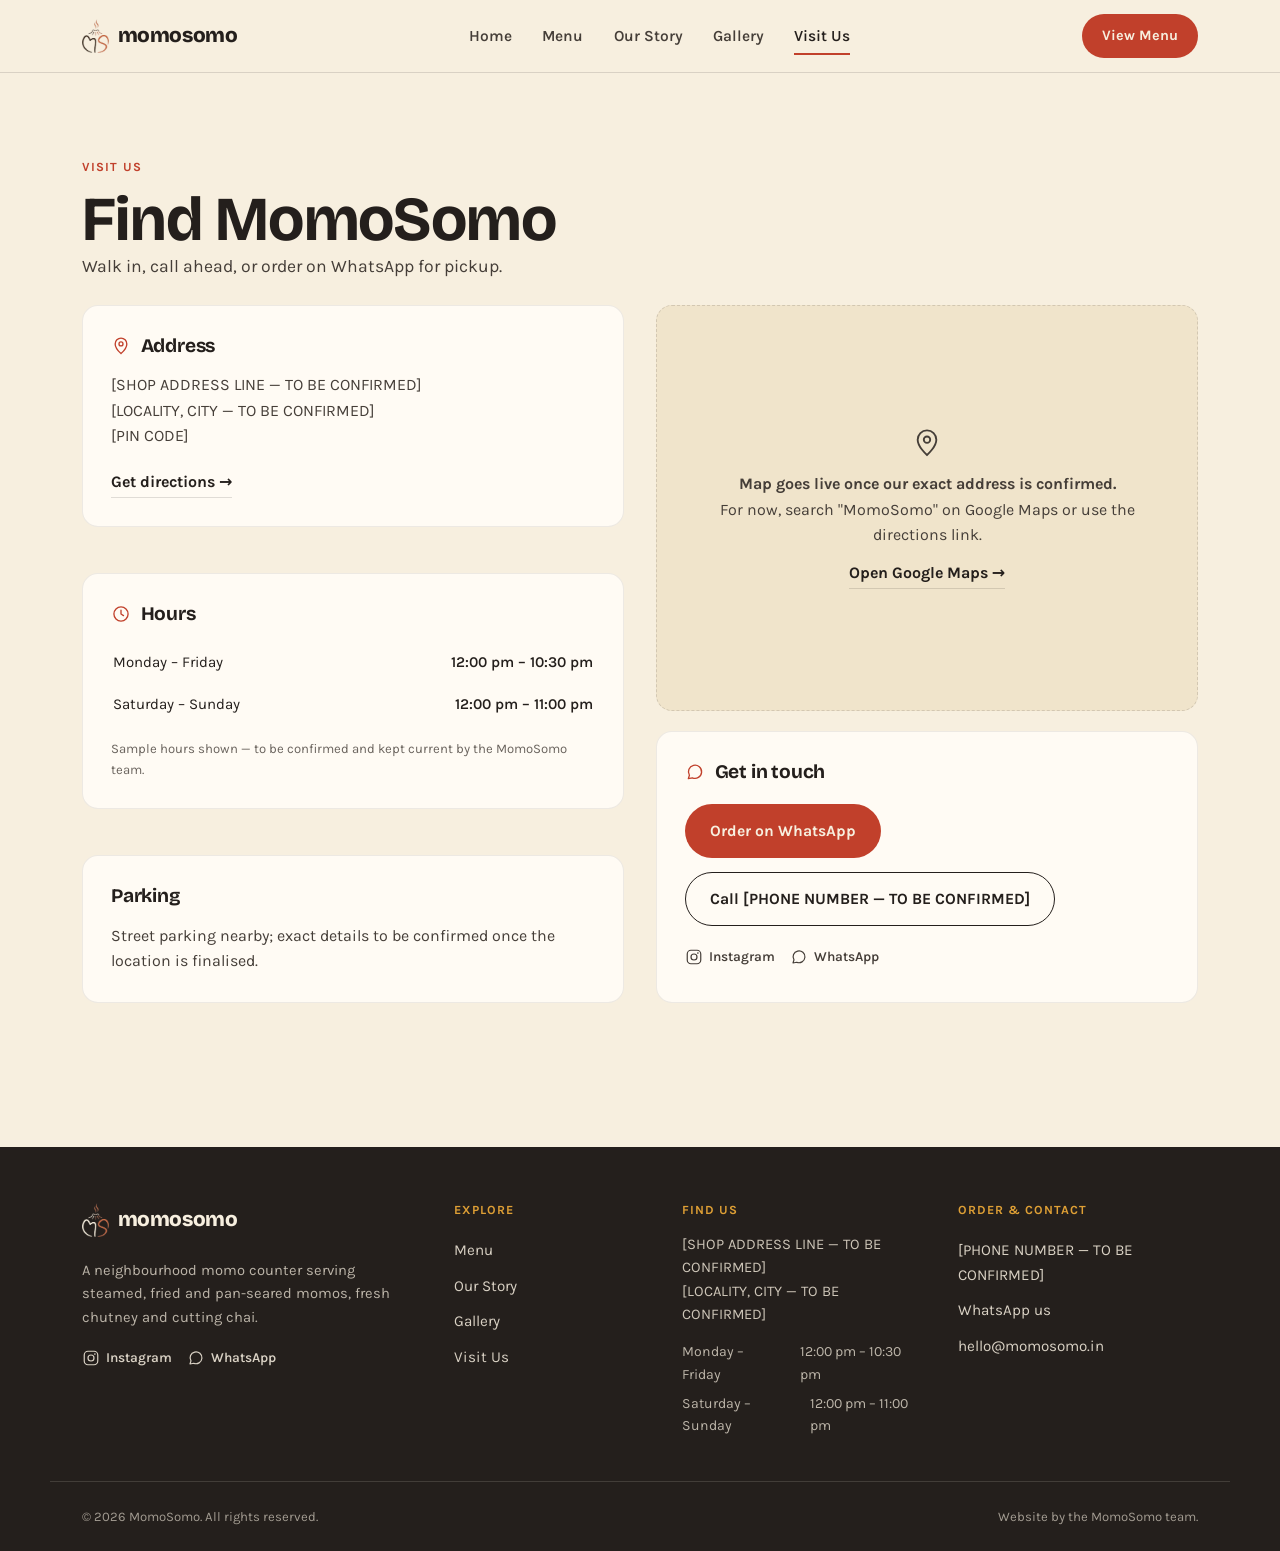
==== contact.html @ bb59b0e5 "Initial commit: MomoSomo static site Co-Authored-By: Claude Sonnet 5 <noreply@anthropic.com>" ====
<!doctype html>
<html lang="en-IN">
<head>
<meta charset="UTF-8">
<meta name="viewport" content="width=device-width, initial-scale=1">
<meta name="theme-color" content="#F7EFDF">
<meta name="format-detection" content="telephone=no">
<title>Visit Us — MomoSomo</title>
<meta name="description" content="MomoSomo location, opening hours, phone and directions.">
<link rel="icon" href="assets/img/favicon.png" type="image/png">
<link rel="canonical" href="https://momosomo.in/contact.html">
<link rel="preconnect" href="https://fonts.googleapis.com">
<link rel="preconnect" href="https://fonts.gstatic.com" crossorigin>
<link href="https://fonts.googleapis.com/css2?family=Bricolage+Grotesque:opsz,wght@12..96,500..800&family=Karla:ital,wght@0,400;0,500;0,600;0,700;1,400&display=swap" rel="stylesheet">
<link rel="stylesheet" href="assets/css/style.css">
<meta property="og:site_name" content="MomoSomo">
<meta property="og:type" content="website">
<meta property="og:locale" content="en_IN">
<meta property="og:title" content="Visit Us — MomoSomo">
<meta property="og:description" content="MomoSomo location, opening hours, phone and directions.">
<meta property="og:image" content="https://momosomo.in/assets/img/hero-momos.jpg">
<meta property="og:image:width" content="2000">
<meta property="og:image:height" content="1335">
<meta property="og:image:alt" content="A plate of freshly steamed momos, served hot">
<meta property="og:url" content="https://momosomo.in/contact.html">
<meta name="twitter:card" content="summary_large_image">
<meta name="twitter:title" content="Visit Us — MomoSomo">
<meta name="twitter:description" content="MomoSomo location, opening hours, phone and directions.">
<meta name="twitter:image" content="https://momosomo.in/assets/img/hero-momos.jpg">
<script type="application/ld+json">
{
  "@context": "https://schema.org",
  "@type": "Restaurant",
  "name": "MomoSomo",
  "url": "https://momosomo.in",
  "address": {
    "@type": "PostalAddress",
    "streetAddress": "[SHOP ADDRESS LINE — TO BE CONFIRMED]",
    "addressLocality": "[LOCALITY, CITY — TO BE CONFIRMED]",
    "addressCountry": "IN"
  }
}
</script>
</head>
<body>
<a class="skip-link" href="#main">Skip to content</a>

<header class="site-header" data-header>
  <div class="wrap site-header__inner">
    <a href="index.html" class="brand" aria-label="MomoSomo, home">
      <img class="brand__mark" src="assets/img/logo.png" alt="">
      <span class="brand__word">momosomo</span>
    </a>

    <nav class="nav" aria-label="Primary">
      <a href="index.html" class="nav__link">Home</a>
      <a href="menu.html" class="nav__link">Menu</a>
      <a href="about.html" class="nav__link">Our Story</a>
      <a href="gallery.html" class="nav__link">Gallery</a>
      <a href="contact.html" class="nav__link is-active">Visit Us</a>
    </nav>

    <div class="site-header__actions">
      <a href="menu.html" class="btn btn--primary btn--sm site-header__cta">View Menu</a>
      <button type="button" class="nav-toggle" data-nav-toggle aria-expanded="false" aria-controls="mobile-nav">
        <span class="nav-toggle__bar"></span>
        <span class="nav-toggle__bar"></span>
        <span class="nav-toggle__bar"></span>
        <span class="sr-only">Open menu</span>
      </button>
    </div>
  </div>

  <div class="mobile-nav" id="mobile-nav" data-mobile-nav>
    <nav class="mobile-nav__links" aria-label="Mobile">
      <a href="index.html" class="mobile-nav__link">Home</a>
      <a href="menu.html" class="mobile-nav__link">Menu</a>
      <a href="about.html" class="mobile-nav__link">Our Story</a>
      <a href="gallery.html" class="mobile-nav__link">Gallery</a>
      <a href="contact.html" class="mobile-nav__link is-active">Visit Us</a>
    </nav>
    <div class="mobile-nav__actions">
      <a href="tel:+910000000000" class="btn btn--secondary btn--sm">Call [PHONE NUMBER — TO BE CONFIRMED]</a>
      <a href="https://wa.me/910000000000" class="btn btn--primary btn--sm" target="_blank" rel="noopener noreferrer">WhatsApp</a>
    </div>
  </div>
</header>

<main id="main">
  <section class="section" style="padding-bottom:1.5rem;">
    <div class="wrap">
      <p class="eyebrow">Visit us</p>
      <h1>Find MomoSomo</h1>
      <p class="lede">Walk in, call ahead, or order on WhatsApp for pickup.</p>
    </div>
  </section>

  <section class="section" style="padding-top:0;">
    <div class="wrap visit-grid">
      <div class="visit-col">
        <div class="visit-card">
          <h3><svg width="20" height="20" viewBox="0 0 24 24" fill="none" aria-hidden="true"><path d="M12 21s7-6.1 7-11.5A7 7 0 0 0 5 9.5C5 14.9 12 21 12 21Z" stroke="currentColor" stroke-width="1.6"/><circle cx="12" cy="9.5" r="2.4" stroke="currentColor" stroke-width="1.6"/></svg> Address</h3>
          <p>[SHOP ADDRESS LINE — TO BE CONFIRMED]<br>[LOCALITY, CITY — TO BE CONFIRMED]<br>[PIN CODE]</p>
          <div class="contact-actions">
            <a href="https://www.google.com/maps/search/?api=1&query=MomoSomo" class="text-link" target="_blank" rel="noopener noreferrer">Get directions →</a>
          </div>
        </div>

        <div class="visit-card">
          <h3><svg width="20" height="20" viewBox="0 0 24 24" fill="none" aria-hidden="true"><circle cx="12" cy="12" r="8.5" stroke="currentColor" stroke-width="1.6"/><path d="M12 7.5V12l3 2" stroke="currentColor" stroke-width="1.6" stroke-linecap="round"/></svg> Hours</h3>
          <table class="hours-table">
            <tr><td>Monday – Friday</td><td>12:00 pm – 10:30 pm</td></tr>
            <tr><td>Saturday – Sunday</td><td>12:00 pm – 11:00 pm</td></tr>
          </table>
          <p style="font-size:0.82rem; margin-top:0.75rem; opacity:0.8;">Sample hours shown — to be confirmed and kept current by the MomoSomo team.</p>
        </div>

        <div class="visit-card">
          <h3>Parking</h3>
          <p>Street parking nearby; exact details to be confirmed once the location is finalised.</p>
        </div>
      </div>

      <div class="visit-col">
        <div class="map-placeholder">
          <svg width="32" height="32" viewBox="0 0 24 24" fill="none" aria-hidden="true"><path d="M12 21s7-6.1 7-11.5A7 7 0 0 0 5 9.5C5 14.9 12 21 12 21Z" stroke="currentColor" stroke-width="1.4"/><circle cx="12" cy="9.5" r="2.4" stroke="currentColor" stroke-width="1.4"/></svg>
          <p><strong>Map goes live once our exact address is confirmed.</strong><br>For now, search "MomoSomo" on Google Maps or use the directions link.</p>
          <a href="https://www.google.com/maps/search/?api=1&query=MomoSomo" class="text-link" target="_blank" rel="noopener noreferrer">Open Google Maps →</a>
        </div>

        <div class="visit-card">
          <h3><svg width="20" height="20" viewBox="0 0 24 24" fill="none" aria-hidden="true"><path d="M4 20l1.3-4.1A7.9 7.9 0 1 1 8.9 19L4 20Z" stroke="currentColor" stroke-width="1.6" stroke-linejoin="round"/></svg> Get in touch</h3>
          <div class="contact-actions">
            <a href="https://wa.me/910000000000" class="btn btn--primary" target="_blank" rel="noopener noreferrer">Order on WhatsApp</a>
            <a href="tel:+910000000000" class="btn btn--secondary">Call [PHONE NUMBER — TO BE CONFIRMED]</a>
          </div>
          <div style="margin-top:1.25rem;">
            <ul class="social-links">
              <li>
                <a href="https://instagram.com/momosomo.in" target="_blank" rel="noopener noreferrer" aria-label="MomoSomo on Instagram (opens in a new tab)">
                  <svg width="18" height="18" viewBox="0 0 24 24" fill="none" aria-hidden="true"><rect x="3" y="3" width="18" height="18" rx="5" stroke="currentColor" stroke-width="1.6"/><circle cx="12" cy="12" r="4" stroke="currentColor" stroke-width="1.6"/><circle cx="17.2" cy="6.8" r="1.1" fill="currentColor"/></svg>
                  <span>Instagram</span>
                </a>
              </li>
              <li>
                <a href="https://wa.me/910000000000" target="_blank" rel="noopener noreferrer" aria-label="Message MomoSomo on WhatsApp (opens in a new tab)">
                  <svg width="18" height="18" viewBox="0 0 24 24" fill="none" aria-hidden="true"><path d="M4 20l1.3-4.1A7.9 7.9 0 1 1 8.9 19L4 20Z" stroke="currentColor" stroke-width="1.6" stroke-linejoin="round"/></svg>
                  <span>WhatsApp</span>
                </a>
              </li>
            </ul>
          </div>
        </div>
      </div>
    </div>
  </section>
</main>

<footer class="site-footer">
  <div class="wrap site-footer__grid">
    <div class="site-footer__brand">
      <a href="index.html" class="brand" aria-label="MomoSomo, home">
        <img class="brand__mark" src="assets/img/logo-on-dark.png" alt="">
        <span class="brand__word">momosomo</span>
      </a>
      <p class="site-footer__tagline">A neighbourhood momo counter serving steamed, fried and pan-seared momos, fresh chutney and cutting chai.</p>
      <ul class="social-links">
        <li>
          <a href="https://instagram.com/momosomo.in" target="_blank" rel="noopener noreferrer" aria-label="MomoSomo on Instagram (opens in a new tab)">
            <svg width="18" height="18" viewBox="0 0 24 24" fill="none" aria-hidden="true"><rect x="3" y="3" width="18" height="18" rx="5" stroke="currentColor" stroke-width="1.6"/><circle cx="12" cy="12" r="4" stroke="currentColor" stroke-width="1.6"/><circle cx="17.2" cy="6.8" r="1.1" fill="currentColor"/></svg>
            <span>Instagram</span>
          </a>
        </li>
        <li>
          <a href="https://wa.me/910000000000" target="_blank" rel="noopener noreferrer" aria-label="Message MomoSomo on WhatsApp (opens in a new tab)">
            <svg width="18" height="18" viewBox="0 0 24 24" fill="none" aria-hidden="true"><path d="M4 20l1.3-4.1A7.9 7.9 0 1 1 8.9 19L4 20Z" stroke="currentColor" stroke-width="1.6" stroke-linejoin="round"/></svg>
            <span>WhatsApp</span>
          </a>
        </li>
      </ul>
    </div>

    <div class="site-footer__col">
      <h3>Explore</h3>
      <a href="menu.html">Menu</a>
      <a href="about.html">Our Story</a>
      <a href="gallery.html">Gallery</a>
      <a href="contact.html">Visit Us</a>
    </div>

    <div class="site-footer__col">
      <h3>Find Us</h3>
      <p class="site-footer__address">[SHOP ADDRESS LINE — TO BE CONFIRMED]<br>[LOCALITY, CITY — TO BE CONFIRMED]</p>
      <p class="site-footer__hours-row"><span>Monday – Friday</span><span>12:00 pm – 10:30 pm</span></p>
      <p class="site-footer__hours-row"><span>Saturday – Sunday</span><span>12:00 pm – 11:00 pm</span></p>
    </div>

    <div class="site-footer__col">
      <h3>Order &amp; Contact</h3>
      <a href="tel:+910000000000">[PHONE NUMBER — TO BE CONFIRMED]</a>
      <a href="https://wa.me/910000000000" target="_blank" rel="noopener noreferrer">WhatsApp us</a>
      <a href="mailto:hello@momosomo.in">hello@momosomo.in</a>
    </div>
  </div>

  <div class="wrap site-footer__bottom">
    <p>© 2026 MomoSomo. All rights reserved.</p>
    <p class="site-footer__note">Website by the MomoSomo team.</p>
  </div>
</footer>

<script src="assets/js/main.js"></script>
</body>
</html>
---- assets/css/style.css ----
/* ==========================================================================
   MomoSomo — Design tokens
   ========================================================================== */
:root {
  /* Palette — warm, food-first, not a generic SaaS palette */
  --cream: #F7EFDF;          /* base background */
  --cream-deep: #F0E4CB;     /* section alt background */
  --paper: #FFFBF4;          /* card surface, lighter than base */
  --charcoal: #241F1C;       /* primary text / dark surfaces */
  --charcoal-soft: #453E38;  /* secondary text */
  --chilli: #C1402B;         /* primary accent — chilli red */
  --chilli-deep: #9B3221;    /* hover/active state of chilli */
  --mustard: #DE9F35;        /* secondary accent — used sparingly */
  --green-veg: #4B6B45;      /* veg indicator only */
  --line: rgba(36, 31, 28, 0.14);
  --line-soft: rgba(36, 31, 28, 0.08);
  --shadow-card: 0 1px 2px rgba(36, 31, 28, 0.06), 0 10px 28px -16px rgba(36, 31, 28, 0.35);

  --font-display: "Bricolage Grotesque", ui-sans-serif, system-ui, "Segoe UI", sans-serif;
  --font-body: "Karla", ui-sans-serif, system-ui, "Segoe UI", sans-serif;

  --container: 1180px;
  --radius-sm: 4px;
  --radius-md: 8px;
  --radius-lg: 16px;

  --ease-out: cubic-bezier(0.23, 1, 0.32, 1);
  --ease-in-out: cubic-bezier(0.77, 0, 0.175, 1);
}

/* ==========================================================================
   Reset & base
   ========================================================================== */
*, *::before, *::after { box-sizing: border-box; }
html { -webkit-text-size-adjust: 100%; scroll-behavior: smooth; }
@media (prefers-reduced-motion: reduce) {
  html { scroll-behavior: auto; }
  *, *::before, *::after { animation-duration: 0.001ms !important; animation-iteration-count: 1 !important; transition-duration: 0.001ms !important; scroll-behavior: auto !important; }
}

body {
  margin: 0;
  background: var(--cream);
  color: var(--charcoal);
  font-family: var(--font-body);
  font-size: 16px;
  line-height: 1.6;
  -webkit-font-smoothing: antialiased;
  overflow-x: hidden; /* belt-and-suspenders: no layout should force horizontal scroll */
}

img { max-width: 100%; display: block; }
a { color: inherit; text-decoration: none; }
button { font: inherit; color: inherit; background: none; border: 0; cursor: pointer; }
ul { margin: 0; padding: 0; list-style: none; }
h1, h2, h3, h4, p { margin: 0; }

:focus-visible {
  outline: 2.5px solid var(--chilli);
  outline-offset: 3px;
  border-radius: 2px;
}

.sr-only {
  position: absolute;
  width: 1px; height: 1px;
  padding: 0; margin: -1px;
  overflow: hidden;
  clip: rect(0, 0, 0, 0);
  white-space: nowrap;
  border: 0;
}

.skip-link {
  position: absolute;
  left: 1rem; top: -3rem;
  background: var(--charcoal);
  color: var(--cream);
  padding: 0.7rem 1.1rem;
  border-radius: var(--radius-sm);
  z-index: 100;
  transition: top 160ms var(--ease-out);
}
.skip-link:focus { top: 1rem; }

.wrap {
  max-width: var(--container);
  margin-inline: auto;
  padding-inline: 1.25rem;
}
@media (min-width: 720px) { .wrap { padding-inline: 2rem; } }

/* ==========================================================================
   Typography
   ========================================================================== */
h1, h2, h3, h4 { font-family: var(--font-display); color: var(--charcoal); letter-spacing: -0.01em; }

h1 { font-size: clamp(2.3rem, 4.6vw + 1rem, 3.9rem); font-weight: 700; line-height: 1.04; }
h2 { font-size: clamp(1.7rem, 2.6vw + 1rem, 2.4rem); font-weight: 700; line-height: 1.12; }
h3 { font-size: 1.2rem; font-weight: 700; line-height: 1.25; }
h4 { font-size: 1.05rem; font-weight: 700; line-height: 1.3; }

.eyebrow {
  display: inline-block;
  font-family: var(--font-body);
  font-weight: 700;
  font-size: 0.78rem;
  letter-spacing: 0.09em;
  text-transform: uppercase;
  color: var(--chilli);
  margin-bottom: 0.6rem;
}

.lede { font-size: 1.1rem; color: var(--charcoal-soft); max-width: 54ch; }

/* ==========================================================================
   Buttons
   ========================================================================== */
.btn {
  display: inline-flex;
  align-items: center;
  justify-content: center;
  gap: 0.5rem;
  font-family: var(--font-body);
  font-weight: 700;
  font-size: 0.98rem;
  padding: 0.85rem 1.5rem;
  border-radius: 999px;
  border: 1.5px solid transparent;
  transition: transform 160ms var(--ease-out), background-color 160ms var(--ease-out), border-color 160ms var(--ease-out), color 160ms var(--ease-out);
  white-space: nowrap;
}
.btn:active { transform: scale(0.97); }

.btn--primary { background: var(--chilli); color: var(--cream); }
.btn--primary:hover { background: var(--chilli-deep); }

.btn--secondary { background: transparent; border-color: var(--charcoal); color: var(--charcoal); }
.btn--secondary:hover { background: var(--charcoal); color: var(--cream); }

.btn--ondark { background: var(--cream); color: var(--charcoal); }
.btn--ondark:hover { background: var(--paper); }

.btn--outline-ondark { background: transparent; border-color: rgba(247,239,223,0.55); color: var(--cream); }
.btn--outline-ondark:hover { border-color: var(--cream); background: rgba(247,239,223,0.1); }

.btn--sm { padding: 0.6rem 1.2rem; font-size: 0.9rem; }

.text-link {
  display: inline-flex;
  align-items: center;
  gap: 0.35rem;
  font-weight: 700;
  color: var(--charcoal);
  border-bottom: 1.5px solid var(--line);
  padding-bottom: 0.15rem;
  transition: border-color 160ms var(--ease-out), color 160ms var(--ease-out);
}
.text-link:hover { border-color: var(--chilli); color: var(--chilli); }

/* ==========================================================================
   Header / navigation
   ========================================================================== */
.site-header {
  position: sticky;
  top: 0;
  z-index: 50;
  background: var(--cream);
  border-bottom: 1px solid var(--line);
  transition: box-shadow 200ms var(--ease-out);
}
.site-header.is-scrolled { box-shadow: 0 6px 20px -14px rgba(36,31,28,0.4); }
.site-header__inner {
  display: flex;
  align-items: center;
  justify-content: space-between;
  gap: 1rem;
  height: 4.5rem;
}

.brand { display: inline-flex; align-items: center; gap: 0.55rem; }
.brand__mark {
  height: 34px;
  width: auto;
  display: block;
  object-fit: contain;
}
.brand__word {
  font-family: var(--font-display);
  font-weight: 800;
  font-size: 1.3rem;
  letter-spacing: -0.02em;
  color: var(--charcoal);
}

.nav { display: none; align-items: center; gap: 1.9rem; }
.nav__link {
  position: relative;
  font-weight: 600;
  font-size: 0.97rem;
  color: var(--charcoal-soft);
  padding: 0.3rem 0;
}
.nav__link::after {
  content: "";
  position: absolute;
  left: 0; right: 100%;
  bottom: -2px;
  height: 2px;
  background: var(--chilli);
  transition: right 200ms var(--ease-out);
}
.nav__link:hover { color: var(--charcoal); }
.nav__link:hover::after, .nav__link.is-active::after { right: 0; }
.nav__link.is-active { color: var(--charcoal); }

.site-header__actions { display: flex; align-items: center; gap: 0.75rem; }
.site-header__cta { display: none; }

.nav-toggle {
  display: flex;
  flex-direction: column;
  justify-content: center;
  gap: 5px;
  width: 2.6rem;
  height: 2.6rem;
  align-items: center;
}
.nav-toggle__bar {
  width: 21px; height: 2px;
  background: var(--charcoal);
  border-radius: 2px;
  transition: transform 220ms var(--ease-in-out), opacity 160ms var(--ease-out);
}
.nav-toggle[aria-expanded="true"] .nav-toggle__bar:nth-child(1) { transform: translateY(7px) rotate(45deg); }
.nav-toggle[aria-expanded="true"] .nav-toggle__bar:nth-child(2) { opacity: 0; }
.nav-toggle[aria-expanded="true"] .nav-toggle__bar:nth-child(3) { transform: translateY(-7px) rotate(-45deg); }

.mobile-nav {
  position: fixed;
  inset: 4.5rem 0 0 0;
  background: var(--cream);
  padding: 1.5rem 1.25rem 2rem;
  display: flex;
  flex-direction: column;
  gap: 1.75rem;
  transform: translateY(-8px);
  opacity: 0;
  visibility: hidden;
  transition: transform 220ms var(--ease-out), opacity 220ms var(--ease-out), visibility 220ms;
  overflow-y: auto;
}
.mobile-nav.is-open { transform: translateY(0); opacity: 1; visibility: visible; }
.mobile-nav__links { display: flex; flex-direction: column; }
.mobile-nav__link {
  font-family: var(--font-display);
  font-size: 1.7rem;
  font-weight: 700;
  padding: 0.6rem 0;
  border-bottom: 1px solid var(--line-soft);
  color: var(--charcoal);
}
.mobile-nav__link.is-active { color: var(--chilli); }
.mobile-nav__actions { display: flex; gap: 0.75rem; flex-wrap: wrap; margin-top: auto; }

@media (min-width: 960px) {
  .nav { display: flex; }
  .site-header__cta { display: inline-flex; }
  .nav-toggle { display: none; }
  .mobile-nav { display: none; }
}

/* ==========================================================================
   Hero
   ========================================================================== */
.hero {
  padding-block: 2.5rem 3.5rem;
}
.hero__grid {
  display: grid;
  gap: 2.25rem;
  align-items: center;
}
.hero__copy h1 { margin-bottom: 1.1rem; }
.hero__actions { display: flex; flex-wrap: wrap; gap: 0.85rem; margin-top: 1.6rem; }
.hero__media {
  position: relative;
  border-radius: var(--radius-lg);
  overflow: hidden;
  width: 100%;
  max-width: 480px;
  aspect-ratio: 480 / 560;
  margin-inline: auto;
}
.hero__media img {
  width: 100%; height: 100%;
  object-fit: cover;
}
.hero__media-caption {
  position: absolute;
  left: 0.9rem; bottom: 0.9rem;
  background: rgba(36,31,28,0.72);
  color: var(--cream);
  font-size: 0.78rem;
  padding: 0.4rem 0.7rem;
  border-radius: 999px;
}

@media (min-width: 860px) {
  .hero { padding-block: 3.5rem 5rem; }
  .hero__grid { grid-template-columns: minmax(0, 1.05fr) minmax(0, 0.95fr); gap: 3rem; }
  .hero__media { margin-inline: 0 0; margin-left: auto; }
}

/* ==========================================================================
   Sections (generic)
   ========================================================================== */
.section { padding-block: 3.5rem; }
.section--alt { background: var(--cream-deep); }
.section__head { max-width: 640px; margin-bottom: 2.25rem; }
@media (min-width: 720px) { .section { padding-block: 5rem; } }

/* Story / split section (about teaser, café experience) */
.split {
  display: grid;
  gap: 2rem;
  align-items: center;
}
.split__media { border-radius: var(--radius-lg); overflow: hidden; }
.split__media img { width: 100%; height: 100%; object-fit: cover; aspect-ratio: 4/3; }
.split__body p + p { margin-top: 1rem; }
.split--reverse .split__media { order: -1; }
@media (min-width: 860px) {
  .split { grid-template-columns: minmax(0, 1fr) minmax(0, 1fr); gap: 3.5rem; }
  .split--reverse .split__media { order: 2; }
}

/* Today's picks (homepage featured items) */
.picks-grid {
  display: grid;
  gap: 1rem;
  grid-template-columns: repeat(2, minmax(0, 1fr));
}
.pick-card {
  background: var(--paper);
  border: 1px solid var(--line-soft);
  border-radius: var(--radius-md);
  padding: 1.25rem 1.1rem;
}
.pick-card__cat { font-size: 0.72rem; font-weight: 700; letter-spacing: 0.06em; text-transform: uppercase; color: var(--chilli); margin-bottom: 0.4rem; }
.pick-card__name { font-family: var(--font-display); font-size: 1.05rem; margin-bottom: 0.4rem; }
.pick-card__desc { font-size: 0.9rem; color: var(--charcoal-soft); margin-bottom: 0.7rem; }
.pick-card__price { font-family: var(--font-display); font-weight: 700; }
.pick-card__price span { font-family: var(--font-body); font-weight: 400; color: var(--charcoal-soft); font-size: 0.82rem; }
@media (min-width: 720px) { .picks-grid { grid-template-columns: repeat(4, minmax(0, 1fr)); } }

/* Café experience strip */
.experience-list {
  display: grid;
  gap: 0.9rem;
  margin-top: 1.75rem;
  grid-template-columns: repeat(2, minmax(0, 1fr));
}
.experience-list li {
  font-size: 0.92rem;
  color: var(--charcoal-soft);
  padding-left: 1.1rem;
  position: relative;
}
.experience-list li::before {
  content: "";
  position: absolute; left: 0; top: 0.55em;
  width: 6px; height: 6px;
  background: var(--chilli);
  border-radius: 50%;
}
@media (min-width: 640px) { .experience-list { grid-template-columns: repeat(3, minmax(0, 1fr)); } }

/* Location teaser card on homepage */
.visit-teaser {
  display: grid;
  gap: 1.75rem;
  background: var(--charcoal);
  color: var(--cream);
  border-radius: var(--radius-lg);
  padding: 2.25rem 1.5rem;
}
.visit-teaser h2 { color: var(--cream); }
.visit-teaser__row { display: flex; align-items: flex-start; gap: 0.75rem; margin-top: 1rem; }
.visit-teaser__row svg { flex-shrink: 0; margin-top: 0.15rem; color: var(--mustard); }
.visit-teaser__actions { display: flex; flex-wrap: wrap; gap: 0.75rem; margin-top: 1.75rem; }
@media (min-width: 860px) { .visit-teaser { grid-template-columns: minmax(0, 1.1fr) minmax(0, 0.9fr); padding: 3rem; } }

/* ==========================================================================
   Menu page
   ========================================================================== */
.menu-hero { padding-block: 2.5rem 1.5rem; }
.menu-jump {
  position: sticky;
  top: 4.5rem;
  z-index: 20;
  background: var(--cream);
  border-bottom: 1px solid var(--line);
  overflow-x: auto;
  white-space: nowrap;
  scrollbar-width: thin;
}
.menu-jump .wrap { display: flex; gap: 0.5rem; padding-block: 0.75rem; }
.jump-link {
  flex-shrink: 0;
  font-size: 0.86rem;
  font-weight: 700;
  padding: 0.45rem 0.9rem;
  border-radius: 999px;
  border: 1px solid var(--line);
  color: var(--charcoal-soft);
  transition: background-color 160ms var(--ease-out), color 160ms var(--ease-out), border-color 160ms var(--ease-out);
}
.jump-link:hover, .jump-link.is-active { background: var(--charcoal); border-color: var(--charcoal); color: var(--cream); }

.menu-filters { display: flex; flex-wrap: wrap; gap: 0.6rem; padding-block: 1.25rem 0.25rem; }
.filter-chip {
  font-size: 0.85rem;
  font-weight: 700;
  padding: 0.5rem 1rem;
  border-radius: 999px;
  border: 1.5px solid var(--line);
  color: var(--charcoal-soft);
  transition: background-color 160ms var(--ease-out), color 160ms var(--ease-out), border-color 160ms var(--ease-out);
}
.filter-chip[aria-pressed="true"] { background: var(--chilli); border-color: var(--chilli); color: var(--cream); }

.menu-category { padding-block: 2.5rem; scroll-margin-top: 8rem; border-bottom: 1px solid var(--line-soft); }
.menu-category:last-child { border-bottom: none; }
.menu-category__head { display: flex; align-items: center; gap: 1.25rem; margin-bottom: 1.5rem; }
.menu-category__img { width: 84px; height: 84px; border-radius: var(--radius-md); object-fit: cover; flex-shrink: 0; }
.menu-category__note { color: var(--charcoal-soft); font-size: 0.95rem; margin-top: 0.25rem; }

.menu-list { display: flex; flex-direction: column; }
.menu-item {
  display: flex;
  gap: 0.9rem;
  padding-block: 1.1rem;
  border-top: 1px solid var(--line-soft);
  transition: opacity 200ms var(--ease-out), max-height 260ms var(--ease-in-out);
}
.menu-item:first-child { border-top: none; }
.menu-item[hidden] { display: none; }
.menu-item__indicator {
  flex-shrink: 0;
  margin-top: 0.42em;
  width: 11px; height: 11px;
  border-radius: 2px;
  border: 1.5px solid var(--chilli-deep);
  position: relative;
}
.menu-item__indicator::after {
  content: "";
  position: absolute; inset: 2px;
  border-radius: 1px;
  background: var(--chilli-deep);
}
.menu-item__indicator--veg { border-color: var(--green-veg); }
.menu-item__indicator--veg::after { background: var(--green-veg); }
.menu-item__body { flex: 1; min-width: 0; }
.menu-item__head { display: flex; align-items: baseline; gap: 0.6rem; flex-wrap: wrap; }
.menu-item__name { font-size: 1.05rem; }
.menu-item__badge {
  font-size: 0.68rem;
  font-weight: 700;
  letter-spacing: 0.04em;
  text-transform: uppercase;
  color: var(--chilli-deep);
  background: rgba(193, 64, 43, 0.1);
  padding: 0.15rem 0.5rem;
  border-radius: 999px;
}
.menu-item__price { margin-left: auto; font-family: var(--font-display); font-weight: 700; white-space: nowrap; }
.menu-item__desc { font-size: 0.93rem; color: var(--charcoal-soft); margin-top: 0.3rem; }
.menu-item__unit { font-size: 0.8rem; color: var(--charcoal-soft); opacity: 0.75; margin-top: 0.25rem; }

.menu-note-banner {
  margin-top: 3rem;
  padding: 1.25rem 1.5rem;
  background: var(--cream-deep);
  border-radius: var(--radius-md);
  font-size: 0.9rem;
  color: var(--charcoal-soft);
}

@media (min-width: 720px) {
  .menu-category__head { gap: 1.5rem; }
  .menu-category__img { width: 110px; height: 110px; }
}

/* ==========================================================================
   Gallery
   ========================================================================== */
.gallery-grid {
  display: grid;
  grid-template-columns: repeat(2, minmax(0, 1fr));
  gap: 0.75rem;
}
.gallery-item {
  position: relative;
  border-radius: var(--radius-md);
  overflow: hidden;
  background: var(--cream-deep);
}
.gallery-item img { width: 100%; height: 100%; object-fit: cover; aspect-ratio: 1/1; }
.gallery-item--tall img { aspect-ratio: 3/4; }
.gallery-item--wide { grid-column: span 2; }
.gallery-item--wide img { aspect-ratio: 16/9; }
.gallery-item figcaption {
  position: absolute; inset: auto 0 0 0;
  background: linear-gradient(to top, rgba(36,31,28,0.82), transparent);
  color: var(--cream);
  font-size: 0.82rem;
  padding: 1.6rem 0.85rem 0.7rem;
}

.gallery-item[data-reveal] {
  clip-path: inset(0 0 12% 0);
  opacity: 0;
  transform: translateY(14px);
  transition: clip-path 620ms var(--ease-out), opacity 620ms var(--ease-out), transform 620ms var(--ease-out);
}
.gallery-item[data-reveal].is-visible {
  clip-path: inset(0 0 0% 0);
  opacity: 1;
  transform: translateY(0);
}

@media (min-width: 720px) {
  .gallery-grid { grid-template-columns: repeat(3, minmax(0, 1fr)); gap: 1rem; }
  .gallery-item--wide { grid-column: span 2; }
}

/* ==========================================================================
   Contact / Visit page
   ========================================================================== */
.visit-grid { display: grid; gap: 2rem; }
.visit-col { display: flex; flex-direction: column; gap: 1.25rem; min-width: 0; }
.visit-card {
  background: var(--paper);
  border: 1px solid var(--line-soft);
  border-radius: var(--radius-lg);
  padding: 1.75rem;
}
.visit-card h3 { display: flex; align-items: center; gap: 0.6rem; margin-bottom: 0.9rem; }
.visit-card h3 svg { color: var(--chilli); flex-shrink: 0; }
.visit-card p { color: var(--charcoal-soft); }
.hours-table { width: 100%; margin-top: 0.25rem; }
.hours-table tr { border-top: 1px solid var(--line-soft); }
.hours-table tr:first-child { border-top: none; }
.hours-table td { padding: 0.5rem 0; font-size: 0.94rem; }
.hours-table td:last-child { text-align: right; font-weight: 600; }

.map-frame {
  border-radius: var(--radius-lg);
  overflow: hidden;
  border: 1px solid var(--line);
  aspect-ratio: 4/3;
}
.map-frame iframe { width: 100%; height: 100%; border: 0; }
.map-placeholder {
  aspect-ratio: 4/3;
  border-radius: var(--radius-lg);
  border: 1.5px dashed var(--line);
  display: flex;
  flex-direction: column;
  align-items: center;
  justify-content: center;
  gap: 0.75rem;
  text-align: center;
  padding: 2rem;
  color: var(--charcoal-soft);
  background: var(--cream-deep);
}

.contact-actions { display: flex; flex-wrap: wrap; gap: 0.85rem; margin-top: 1.25rem; }

@media (min-width: 960px) {
  /* align-items defaults to stretch: both columns are forced to the same
     height (the taller one), and justify-content:space-between below
     spreads any leftover height as extra breathing room between that
     column's own cards — so the two columns always end on the same line,
     no matter how the address/hours text or item counts change later. */
  .visit-grid { grid-template-columns: minmax(0, 1fr) minmax(0, 1fr); }
  .visit-col { justify-content: space-between; }
}

/* ==========================================================================
   About page
   ========================================================================== */
.story-block { max-width: 68ch; }
.story-block p + p { margin-top: 1.1rem; }
.pull-quote {
  font-family: var(--font-display);
  font-size: clamp(1.3rem, 1.8vw + 1rem, 1.7rem);
  font-weight: 600;
  color: var(--chilli-deep);
  border-left: 3px solid var(--chilli);
  padding-left: 1.2rem;
  margin-block: 2rem;
  max-width: 46ch;
}

/* ==========================================================================
   Footer
   ========================================================================== */
.site-footer { background: var(--charcoal); color: var(--cream); padding-block: 3.5rem 1.5rem; margin-top: 4rem; }
.site-footer .brand__word { color: var(--cream); }
.site-footer__grid {
  display: grid;
  gap: 2.25rem;
}
.site-footer__brand { max-width: 320px; }
.site-footer__tagline { color: rgba(247,239,223,0.72); font-size: 0.92rem; margin-block: 0.9rem 1.1rem; }
.site-footer__col h3 {
  font-family: var(--font-body);
  font-size: 0.78rem;
  letter-spacing: 0.08em;
  text-transform: uppercase;
  color: var(--mustard);
  margin-bottom: 0.9rem;
}
.site-footer__col a { display: block; color: rgba(247,239,223,0.86); padding-block: 0.35rem; font-size: 0.95rem; }
.site-footer__col a:hover { color: var(--cream); text-decoration: underline; }
.site-footer__address { font-size: 0.92rem; color: rgba(247,239,223,0.8); margin-bottom: 0.7rem; }
.site-footer__hours-row { display: flex; justify-content: space-between; gap: 1rem; font-size: 0.88rem; color: rgba(247,239,223,0.72); padding-block: 0.2rem; }
.site-footer__bottom {
  display: flex;
  flex-wrap: wrap;
  justify-content: space-between;
  gap: 0.5rem;
  margin-top: 2.5rem;
  padding-top: 1.5rem;
  border-top: 1px solid rgba(247,239,223,0.14);
  font-size: 0.82rem;
  color: rgba(247,239,223,0.6);
}

.social-links { display: flex; gap: 0.9rem; }
.social-links a {
  display: inline-flex;
  align-items: center;
  gap: 0.4rem;
  font-size: 0.85rem;
  font-weight: 600;
  color: var(--charcoal-soft);
}
.social-links a:hover { color: var(--chilli); }

/* On dark surfaces (footer), swap to a light, translucent tone instead */
.site-footer .social-links a { color: rgba(247,239,223,0.86); }
.site-footer .social-links a:hover { color: var(--cream); }

@media (min-width: 720px) {
  .site-footer__grid { grid-template-columns: minmax(0, 1.4fr) minmax(0, 0.8fr) minmax(0, 1fr) minmax(0, 1fr); }
}

/* ==========================================================================
   Scroll reveal (generic, used sparingly)
   ========================================================================== */
[data-reveal-fade] {
  opacity: 0;
  transform: translateY(10px);
  transition: opacity 560ms var(--ease-out), transform 560ms var(--ease-out);
}
[data-reveal-fade].is-visible { opacity: 1; transform: translateY(0); }

@media (hover: none) and (pointer: coarse) {
  .nav__link::after { display: none; }
}

/* ==========================================================================
   Gallery lightbox (<dialog>)
   ========================================================================== */
.gallery-dialog {
  border: 0;
  border-radius: var(--radius-lg);
  padding: 0;
  max-width: min(90vw, 900px);
  max-height: 88vh;
  background: var(--charcoal);
  box-shadow: var(--shadow-card);
}
.gallery-dialog::backdrop { background: rgba(36,31,28,0.78); }
.gallery-dialog figure { margin: 0; }
.gallery-dialog img { width: 100%; max-height: 74vh; object-fit: contain; background: var(--charcoal); }
.gallery-dialog figcaption { color: var(--cream); padding: 1rem 1.25rem 1.25rem; font-size: 0.92rem; }
.gallery-dialog__close {
  position: absolute;
  top: 0.75rem; right: 0.75rem;
  width: 2.25rem; height: 2.25rem;
  border-radius: 50%;
  background: rgba(247,239,223,0.14);
  color: var(--cream);
  display: flex;
  align-items: center;
  justify-content: center;
  font-size: 1.1rem;
  transition: background-color 160ms var(--ease-out);
}
.gallery-dialog__close:hover { background: rgba(247,239,223,0.26); }
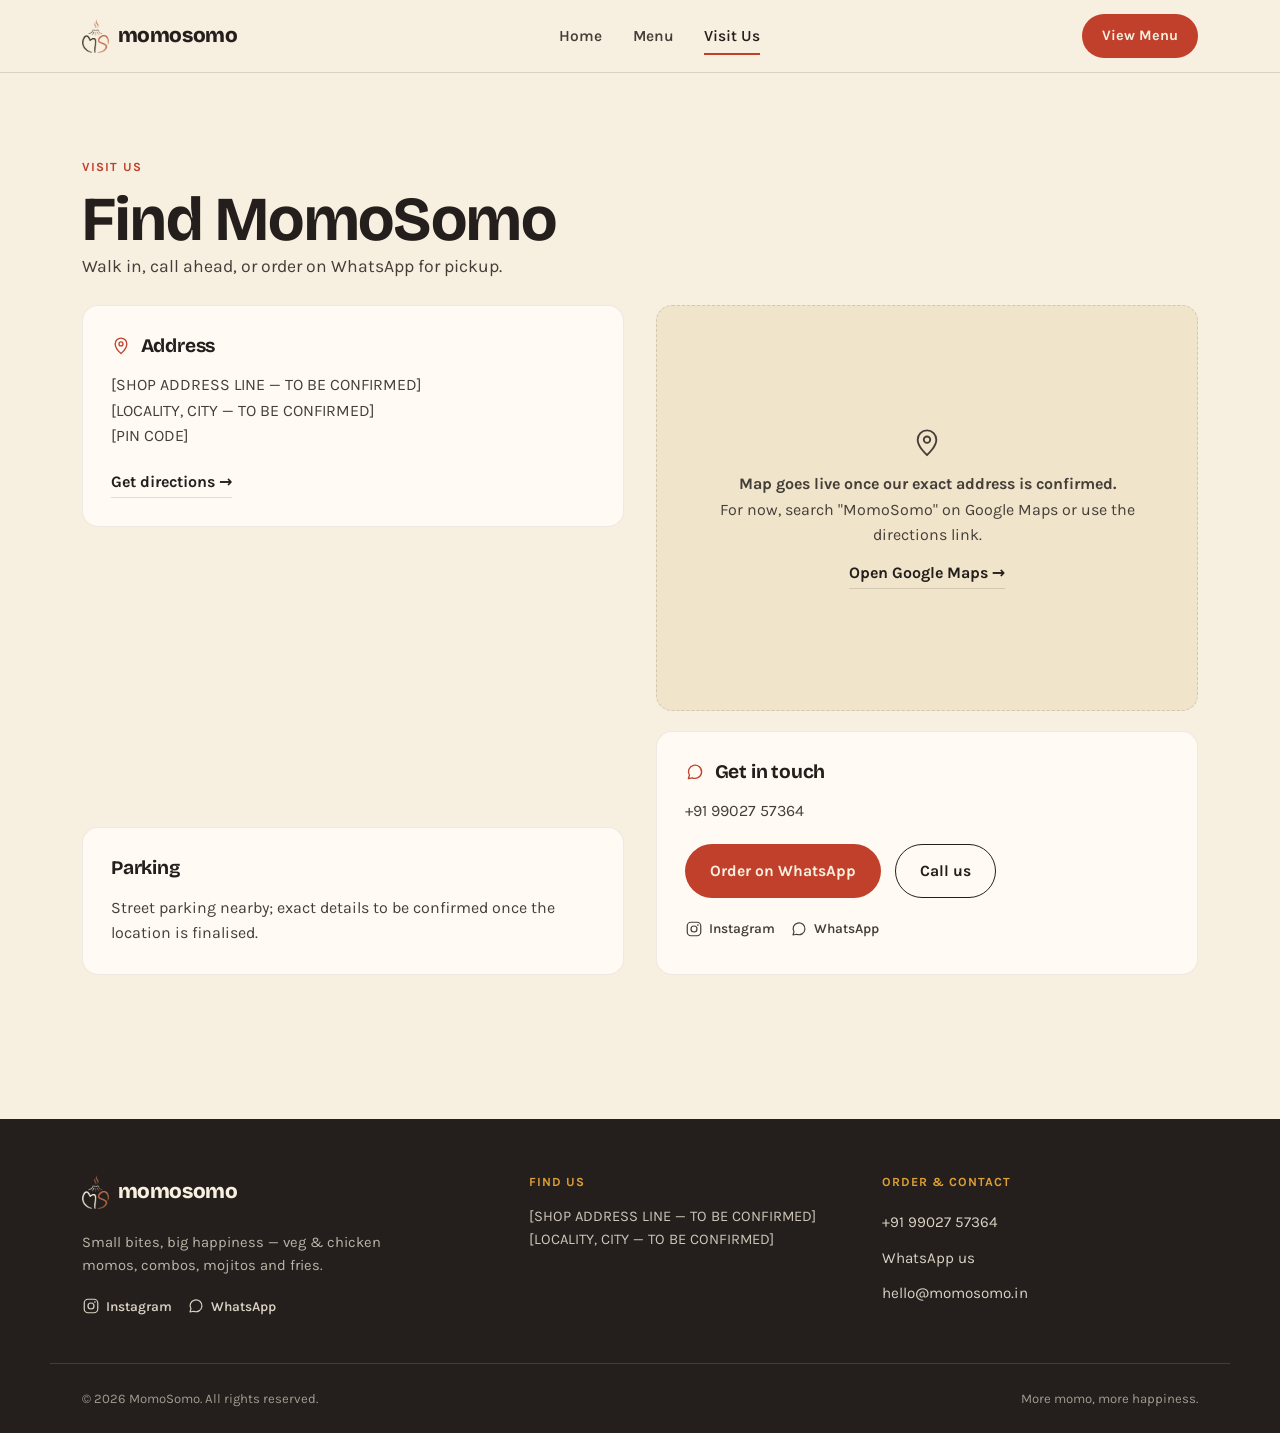
==== commit 7abedd0e: "Replace fabricated menu with the real MomoSomo menu; trim site to Home/Menu/Visit Us - menu.html reb" ====
--- a/contact.html
+++ b/contact.html
@@ -6,7 +6,7 @@
 <meta name="theme-color" content="#F7EFDF">
 <meta name="format-detection" content="telephone=no">
 <title>Visit Us — MomoSomo</title>
-<meta name="description" content="MomoSomo location, opening hours, phone and directions.">
+<meta name="description" content="MomoSomo location, phone and directions.">
 <link rel="icon" href="assets/img/favicon.png" type="image/png">
 <link rel="canonical" href="https://momosomo.in/contact.html">
 <link rel="preconnect" href="https://fonts.googleapis.com">
@@ -17,7 +17,7 @@
 <meta property="og:type" content="website">
 <meta property="og:locale" content="en_IN">
 <meta property="og:title" content="Visit Us — MomoSomo">
-<meta property="og:description" content="MomoSomo location, opening hours, phone and directions.">
+<meta property="og:description" content="MomoSomo location, phone and directions.">
 <meta property="og:image" content="https://momosomo.in/assets/img/hero-momos.jpg">
 <meta property="og:image:width" content="2000">
 <meta property="og:image:height" content="1335">
@@ -25,7 +25,7 @@
 <meta property="og:url" content="https://momosomo.in/contact.html">
 <meta name="twitter:card" content="summary_large_image">
 <meta name="twitter:title" content="Visit Us — MomoSomo">
-<meta name="twitter:description" content="MomoSomo location, opening hours, phone and directions.">
+<meta name="twitter:description" content="MomoSomo location, phone and directions.">
 <meta name="twitter:image" content="https://momosomo.in/assets/img/hero-momos.jpg">
 <script type="application/ld+json">
 {
@@ -33,6 +33,7 @@
   "@type": "Restaurant",
   "name": "MomoSomo",
   "url": "https://momosomo.in",
+  "telephone": "+91 99027 57364",
   "address": {
     "@type": "PostalAddress",
     "streetAddress": "[SHOP ADDRESS LINE — TO BE CONFIRMED]",
@@ -55,8 +56,6 @@
     <nav class="nav" aria-label="Primary">
       <a href="index.html" class="nav__link">Home</a>
       <a href="menu.html" class="nav__link">Menu</a>
-      <a href="about.html" class="nav__link">Our Story</a>
-      <a href="gallery.html" class="nav__link">Gallery</a>
       <a href="contact.html" class="nav__link is-active">Visit Us</a>
     </nav>
 
@@ -75,13 +74,11 @@
     <nav class="mobile-nav__links" aria-label="Mobile">
       <a href="index.html" class="mobile-nav__link">Home</a>
       <a href="menu.html" class="mobile-nav__link">Menu</a>
-      <a href="about.html" class="mobile-nav__link">Our Story</a>
-      <a href="gallery.html" class="mobile-nav__link">Gallery</a>
       <a href="contact.html" class="mobile-nav__link is-active">Visit Us</a>
     </nav>
     <div class="mobile-nav__actions">
-      <a href="tel:+910000000000" class="btn btn--secondary btn--sm">Call [PHONE NUMBER — TO BE CONFIRMED]</a>
-      <a href="https://wa.me/910000000000" class="btn btn--primary btn--sm" target="_blank" rel="noopener noreferrer">WhatsApp</a>
+      <a href="tel:+919902757364" class="btn btn--secondary btn--sm">Call us</a>
+      <a href="https://wa.me/919902757364" class="btn btn--primary btn--sm" target="_blank" rel="noopener noreferrer">WhatsApp</a>
     </div>
   </div>
 </header>
@@ -107,15 +104,6 @@
         </div>
 
         <div class="visit-card">
-          <h3><svg width="20" height="20" viewBox="0 0 24 24" fill="none" aria-hidden="true"><circle cx="12" cy="12" r="8.5" stroke="currentColor" stroke-width="1.6"/><path d="M12 7.5V12l3 2" stroke="currentColor" stroke-width="1.6" stroke-linecap="round"/></svg> Hours</h3>
-          <table class="hours-table">
-            <tr><td>Monday – Friday</td><td>12:00 pm – 10:30 pm</td></tr>
-            <tr><td>Saturday – Sunday</td><td>12:00 pm – 11:00 pm</td></tr>
-          </table>
-          <p style="font-size:0.82rem; margin-top:0.75rem; opacity:0.8;">Sample hours shown — to be confirmed and kept current by the MomoSomo team.</p>
-        </div>
-
-        <div class="visit-card">
           <h3>Parking</h3>
           <p>Street parking nearby; exact details to be confirmed once the location is finalised.</p>
         </div>
@@ -130,9 +118,10 @@
 
         <div class="visit-card">
           <h3><svg width="20" height="20" viewBox="0 0 24 24" fill="none" aria-hidden="true"><path d="M4 20l1.3-4.1A7.9 7.9 0 1 1 8.9 19L4 20Z" stroke="currentColor" stroke-width="1.6" stroke-linejoin="round"/></svg> Get in touch</h3>
+          <p>+91 99027 57364</p>
           <div class="contact-actions">
-            <a href="https://wa.me/910000000000" class="btn btn--primary" target="_blank" rel="noopener noreferrer">Order on WhatsApp</a>
-            <a href="tel:+910000000000" class="btn btn--secondary">Call [PHONE NUMBER — TO BE CONFIRMED]</a>
+            <a href="https://wa.me/919902757364" class="btn btn--primary" target="_blank" rel="noopener noreferrer">Order on WhatsApp</a>
+            <a href="tel:+919902757364" class="btn btn--secondary">Call us</a>
           </div>
           <div style="margin-top:1.25rem;">
             <ul class="social-links">
@@ -143,7 +132,7 @@
                 </a>
               </li>
               <li>
-                <a href="https://wa.me/910000000000" target="_blank" rel="noopener noreferrer" aria-label="Message MomoSomo on WhatsApp (opens in a new tab)">
+                <a href="https://wa.me/919902757364" target="_blank" rel="noopener noreferrer" aria-label="Message MomoSomo on WhatsApp (opens in a new tab)">
                   <svg width="18" height="18" viewBox="0 0 24 24" fill="none" aria-hidden="true"><path d="M4 20l1.3-4.1A7.9 7.9 0 1 1 8.9 19L4 20Z" stroke="currentColor" stroke-width="1.6" stroke-linejoin="round"/></svg>
                   <span>WhatsApp</span>
                 </a>
@@ -163,7 +152,7 @@
         <img class="brand__mark" src="assets/img/logo-on-dark.png" alt="">
         <span class="brand__word">momosomo</span>
       </a>
-      <p class="site-footer__tagline">A neighbourhood momo counter serving steamed, fried and pan-seared momos, fresh chutney and cutting chai.</p>
+      <p class="site-footer__tagline">Small bites, big happiness — veg &amp; chicken momos, combos, mojitos and fries.</p>
       <ul class="social-links">
         <li>
           <a href="https://instagram.com/momosomo.in" target="_blank" rel="noopener noreferrer" aria-label="MomoSomo on Instagram (opens in a new tab)">
@@ -172,7 +161,7 @@
           </a>
         </li>
         <li>
-          <a href="https://wa.me/910000000000" target="_blank" rel="noopener noreferrer" aria-label="Message MomoSomo on WhatsApp (opens in a new tab)">
+          <a href="https://wa.me/919902757364" target="_blank" rel="noopener noreferrer" aria-label="Message MomoSomo on WhatsApp (opens in a new tab)">
             <svg width="18" height="18" viewBox="0 0 24 24" fill="none" aria-hidden="true"><path d="M4 20l1.3-4.1A7.9 7.9 0 1 1 8.9 19L4 20Z" stroke="currentColor" stroke-width="1.6" stroke-linejoin="round"/></svg>
             <span>WhatsApp</span>
           </a>
@@ -181,31 +170,21 @@
     </div>
 
     <div class="site-footer__col">
-      <h3>Explore</h3>
-      <a href="menu.html">Menu</a>
-      <a href="about.html">Our Story</a>
-      <a href="gallery.html">Gallery</a>
-      <a href="contact.html">Visit Us</a>
-    </div>
-
-    <div class="site-footer__col">
       <h3>Find Us</h3>
       <p class="site-footer__address">[SHOP ADDRESS LINE — TO BE CONFIRMED]<br>[LOCALITY, CITY — TO BE CONFIRMED]</p>
-      <p class="site-footer__hours-row"><span>Monday – Friday</span><span>12:00 pm – 10:30 pm</span></p>
-      <p class="site-footer__hours-row"><span>Saturday – Sunday</span><span>12:00 pm – 11:00 pm</span></p>
     </div>
 
     <div class="site-footer__col">
       <h3>Order &amp; Contact</h3>
-      <a href="tel:+910000000000">[PHONE NUMBER — TO BE CONFIRMED]</a>
-      <a href="https://wa.me/910000000000" target="_blank" rel="noopener noreferrer">WhatsApp us</a>
+      <a href="tel:+919902757364">+91 99027 57364</a>
+      <a href="https://wa.me/919902757364" target="_blank" rel="noopener noreferrer">WhatsApp us</a>
       <a href="mailto:hello@momosomo.in">hello@momosomo.in</a>
     </div>
   </div>
 
   <div class="wrap site-footer__bottom">
     <p>© 2026 MomoSomo. All rights reserved.</p>
-    <p class="site-footer__note">Website by the MomoSomo team.</p>
+    <p class="site-footer__note">More momo, more happiness.</p>
   </div>
 </footer>
 
--- a/assets/css/style.css
+++ b/assets/css/style.css
@@ -320,21 +320,6 @@
 .section__head { max-width: 640px; margin-bottom: 2.25rem; }
 @media (min-width: 720px) { .section { padding-block: 5rem; } }
 
-/* Story / split section (about teaser, café experience) */
-.split {
-  display: grid;
-  gap: 2rem;
-  align-items: center;
-}
-.split__media { border-radius: var(--radius-lg); overflow: hidden; }
-.split__media img { width: 100%; height: 100%; object-fit: cover; aspect-ratio: 4/3; }
-.split__body p + p { margin-top: 1rem; }
-.split--reverse .split__media { order: -1; }
-@media (min-width: 860px) {
-  .split { grid-template-columns: minmax(0, 1fr) minmax(0, 1fr); gap: 3.5rem; }
-  .split--reverse .split__media { order: 2; }
-}
-
 /* Today's picks (homepage featured items) */
 .picks-grid {
   display: grid;
@@ -350,31 +335,28 @@
 .pick-card__cat { font-size: 0.72rem; font-weight: 700; letter-spacing: 0.06em; text-transform: uppercase; color: var(--chilli); margin-bottom: 0.4rem; }
 .pick-card__name { font-family: var(--font-display); font-size: 1.05rem; margin-bottom: 0.4rem; }
 .pick-card__desc { font-size: 0.9rem; color: var(--charcoal-soft); margin-bottom: 0.7rem; }
-.pick-card__price { font-family: var(--font-display); font-weight: 700; }
-.pick-card__price span { font-family: var(--font-body); font-weight: 400; color: var(--charcoal-soft); font-size: 0.82rem; }
 @media (min-width: 720px) { .picks-grid { grid-template-columns: repeat(4, minmax(0, 1fr)); } }
 
-/* Café experience strip */
-.experience-list {
-  display: grid;
-  gap: 0.9rem;
-  margin-top: 1.75rem;
-  grid-template-columns: repeat(2, minmax(0, 1fr));
-}
-.experience-list li {
-  font-size: 0.92rem;
-  color: var(--charcoal-soft);
-  padding-left: 1.1rem;
-  position: relative;
-}
-.experience-list li::before {
+/* Brand tagline strip — echoes the printed menu's own rule-and-dot lockup */
+.brand-strip {
+  display: flex;
+  align-items: center;
+  gap: 1rem;
+  justify-content: center;
+  padding-block: 0.5rem 0;
+  color: var(--charcoal-soft);
+  font-size: 0.76rem;
+  font-weight: 700;
+  letter-spacing: 0.16em;
+  text-transform: uppercase;
+}
+.brand-strip::before, .brand-strip::after {
   content: "";
-  position: absolute; left: 0; top: 0.55em;
-  width: 6px; height: 6px;
-  background: var(--chilli);
-  border-radius: 50%;
-}
-@media (min-width: 640px) { .experience-list { grid-template-columns: repeat(3, minmax(0, 1fr)); } }
+  flex: 1;
+  max-width: 110px;
+  height: 1px;
+  background: var(--line);
+}
 
 /* Location teaser card on homepage */
 .visit-teaser {
@@ -432,9 +414,10 @@
 
 .menu-category { padding-block: 2.5rem; scroll-margin-top: 8rem; border-bottom: 1px solid var(--line-soft); }
 .menu-category:last-child { border-bottom: none; }
-.menu-category__head { display: flex; align-items: center; gap: 1.25rem; margin-bottom: 1.5rem; }
-.menu-category__img { width: 84px; height: 84px; border-radius: var(--radius-md); object-fit: cover; flex-shrink: 0; }
-.menu-category__note { color: var(--charcoal-soft); font-size: 0.95rem; margin-top: 0.25rem; }
+.menu-category__head { display: flex; align-items: baseline; gap: 1rem; margin-bottom: 0.5rem; }
+.menu-category__title { white-space: nowrap; }
+.menu-category__rule { flex: 1; height: 2px; background: var(--charcoal); opacity: 0.85; }
+.menu-category__note { color: var(--charcoal-soft); font-size: 0.95rem; margin-bottom: 1rem; }
 
 .menu-list { display: flex; flex-direction: column; }
 .menu-item {
@@ -475,9 +458,7 @@
   padding: 0.15rem 0.5rem;
   border-radius: 999px;
 }
-.menu-item__price { margin-left: auto; font-family: var(--font-display); font-weight: 700; white-space: nowrap; }
 .menu-item__desc { font-size: 0.93rem; color: var(--charcoal-soft); margin-top: 0.3rem; }
-.menu-item__unit { font-size: 0.8rem; color: var(--charcoal-soft); opacity: 0.75; margin-top: 0.25rem; }
 
 .menu-note-banner {
   margin-top: 3rem;
@@ -486,54 +467,6 @@
   border-radius: var(--radius-md);
   font-size: 0.9rem;
   color: var(--charcoal-soft);
-}
-
-@media (min-width: 720px) {
-  .menu-category__head { gap: 1.5rem; }
-  .menu-category__img { width: 110px; height: 110px; }
-}
-
-/* ==========================================================================
-   Gallery
-   ========================================================================== */
-.gallery-grid {
-  display: grid;
-  grid-template-columns: repeat(2, minmax(0, 1fr));
-  gap: 0.75rem;
-}
-.gallery-item {
-  position: relative;
-  border-radius: var(--radius-md);
-  overflow: hidden;
-  background: var(--cream-deep);
-}
-.gallery-item img { width: 100%; height: 100%; object-fit: cover; aspect-ratio: 1/1; }
-.gallery-item--tall img { aspect-ratio: 3/4; }
-.gallery-item--wide { grid-column: span 2; }
-.gallery-item--wide img { aspect-ratio: 16/9; }
-.gallery-item figcaption {
-  position: absolute; inset: auto 0 0 0;
-  background: linear-gradient(to top, rgba(36,31,28,0.82), transparent);
-  color: var(--cream);
-  font-size: 0.82rem;
-  padding: 1.6rem 0.85rem 0.7rem;
-}
-
-.gallery-item[data-reveal] {
-  clip-path: inset(0 0 12% 0);
-  opacity: 0;
-  transform: translateY(14px);
-  transition: clip-path 620ms var(--ease-out), opacity 620ms var(--ease-out), transform 620ms var(--ease-out);
-}
-.gallery-item[data-reveal].is-visible {
-  clip-path: inset(0 0 0% 0);
-  opacity: 1;
-  transform: translateY(0);
-}
-
-@media (min-width: 720px) {
-  .gallery-grid { grid-template-columns: repeat(3, minmax(0, 1fr)); gap: 1rem; }
-  .gallery-item--wide { grid-column: span 2; }
 }
 
 /* ==========================================================================
@@ -588,22 +521,6 @@
      no matter how the address/hours text or item counts change later. */
   .visit-grid { grid-template-columns: minmax(0, 1fr) minmax(0, 1fr); }
   .visit-col { justify-content: space-between; }
-}
-
-/* ==========================================================================
-   About page
-   ========================================================================== */
-.story-block { max-width: 68ch; }
-.story-block p + p { margin-top: 1.1rem; }
-.pull-quote {
-  font-family: var(--font-display);
-  font-size: clamp(1.3rem, 1.8vw + 1rem, 1.7rem);
-  font-weight: 600;
-  color: var(--chilli-deep);
-  border-left: 3px solid var(--chilli);
-  padding-left: 1.2rem;
-  margin-block: 2rem;
-  max-width: 46ch;
 }
 
 /* ==========================================================================
@@ -657,7 +574,7 @@
 .site-footer .social-links a:hover { color: var(--cream); }
 
 @media (min-width: 720px) {
-  .site-footer__grid { grid-template-columns: minmax(0, 1.4fr) minmax(0, 0.8fr) minmax(0, 1fr) minmax(0, 1fr); }
+  .site-footer__grid { grid-template-columns: minmax(0, 1.3fr) minmax(0, 1fr) minmax(0, 1fr); }
 }
 
 /* ==========================================================================
@@ -673,34 +590,3 @@
 @media (hover: none) and (pointer: coarse) {
   .nav__link::after { display: none; }
 }
-
-/* ==========================================================================
-   Gallery lightbox (<dialog>)
-   ========================================================================== */
-.gallery-dialog {
-  border: 0;
-  border-radius: var(--radius-lg);
-  padding: 0;
-  max-width: min(90vw, 900px);
-  max-height: 88vh;
-  background: var(--charcoal);
-  box-shadow: var(--shadow-card);
-}
-.gallery-dialog::backdrop { background: rgba(36,31,28,0.78); }
-.gallery-dialog figure { margin: 0; }
-.gallery-dialog img { width: 100%; max-height: 74vh; object-fit: contain; background: var(--charcoal); }
-.gallery-dialog figcaption { color: var(--cream); padding: 1rem 1.25rem 1.25rem; font-size: 0.92rem; }
-.gallery-dialog__close {
-  position: absolute;
-  top: 0.75rem; right: 0.75rem;
-  width: 2.25rem; height: 2.25rem;
-  border-radius: 50%;
-  background: rgba(247,239,223,0.14);
-  color: var(--cream);
-  display: flex;
-  align-items: center;
-  justify-content: center;
-  font-size: 1.1rem;
-  transition: background-color 160ms var(--ease-out);
-}
-.gallery-dialog__close:hover { background: rgba(247,239,223,0.26); }
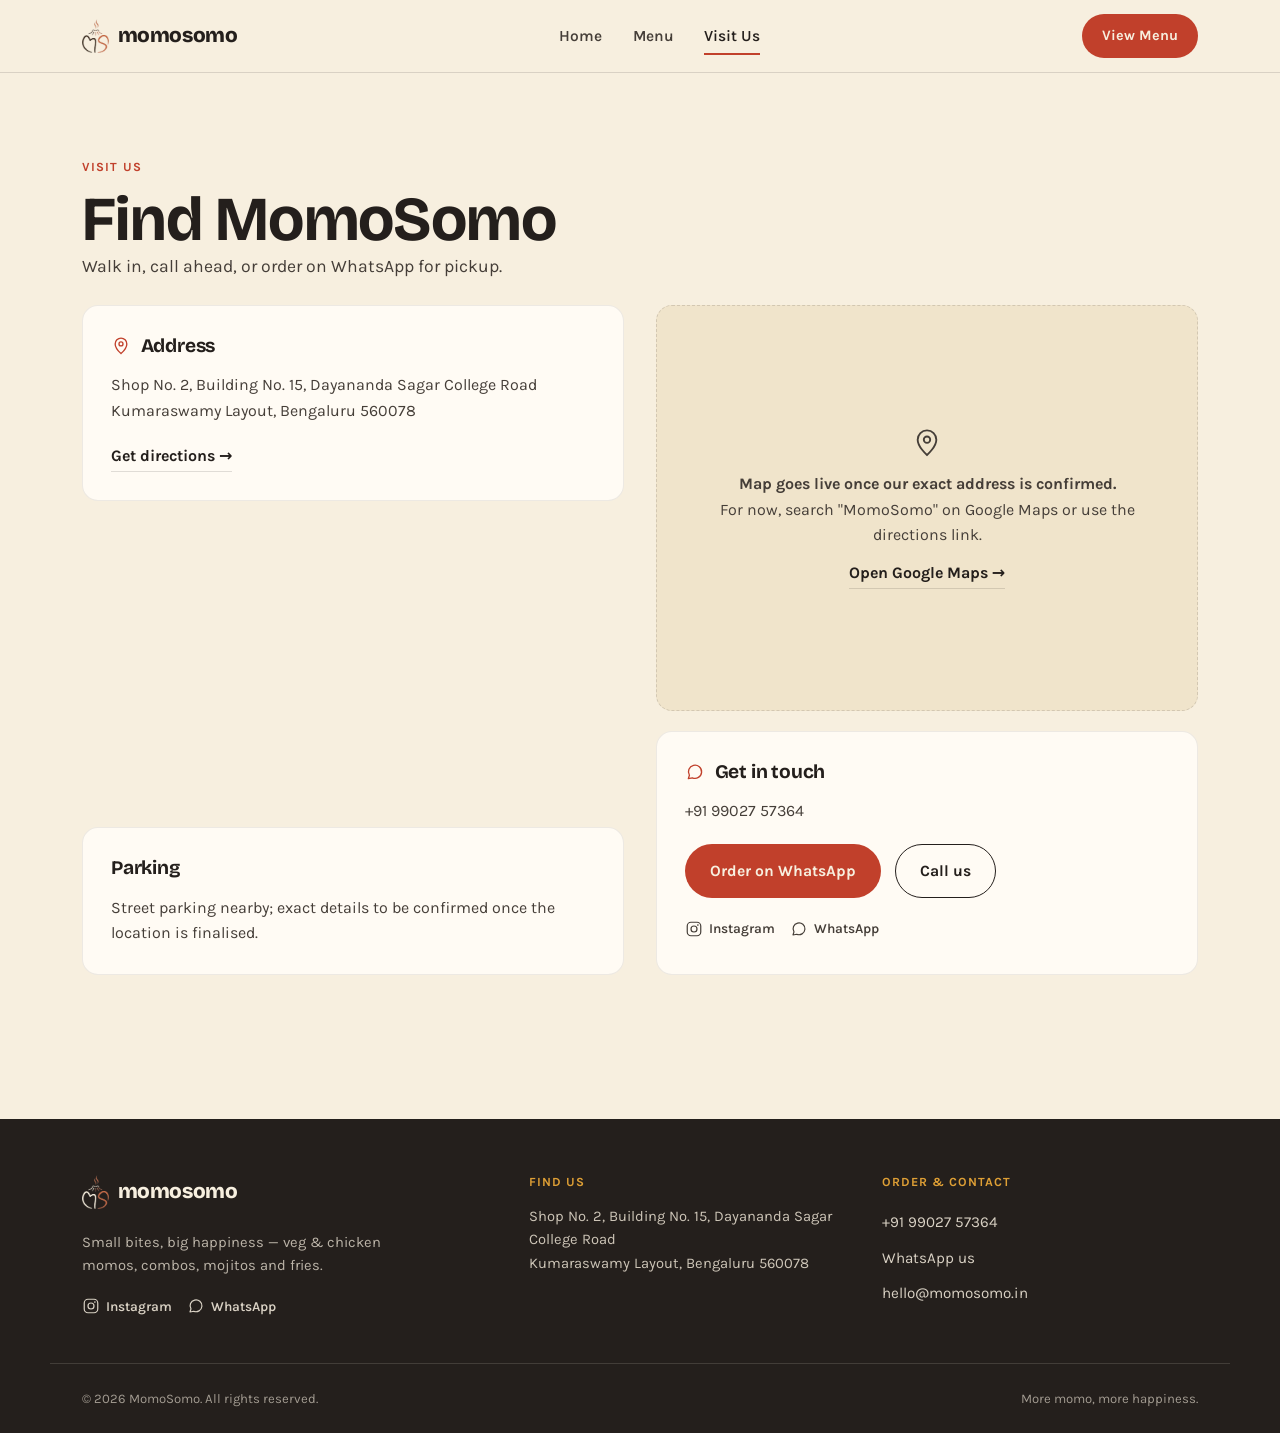
==== commit 26bd7223: "Update site content, styles, credits, robots and sitemap Co-Authored-By: Claude Opus 5.5 <noreply@an" ====
--- a/contact.html
+++ b/contact.html
@@ -5,8 +5,11 @@
 <meta name="viewport" content="width=device-width, initial-scale=1">
 <meta name="theme-color" content="#F7EFDF">
 <meta name="format-detection" content="telephone=no">
-<title>Visit Us — MomoSomo</title>
-<meta name="description" content="MomoSomo location, phone and directions.">
+<title>Visit MomoSomo — Momo Shop on DSC Road, Kumaraswamy Layout, Bengaluru</title>
+<meta name="description" content="Find MomoSomo at Shop No. 2, Building No. 15, Dayananda Sagar College Road, Kumaraswamy Layout, Bengaluru 560078. Call +91 99027 57364 or WhatsApp to order momos.">
+<meta name="robots" content="index, follow, max-image-preview:large">
+<meta name="geo.region" content="IN-KA">
+<meta name="geo.placename" content="Kumaraswamy Layout, Bengaluru">
 <link rel="icon" href="assets/img/favicon.png" type="image/png">
 <link rel="canonical" href="https://momosomo.in/contact.html">
 <link rel="preconnect" href="https://fonts.googleapis.com">
@@ -16,30 +19,80 @@
 <meta property="og:site_name" content="MomoSomo">
 <meta property="og:type" content="website">
 <meta property="og:locale" content="en_IN">
-<meta property="og:title" content="Visit Us — MomoSomo">
-<meta property="og:description" content="MomoSomo location, phone and directions.">
+<meta property="og:title" content="Visit MomoSomo — Momo Shop on DSC Road, Kumaraswamy Layout, Bengaluru">
+<meta property="og:description" content="Find MomoSomo at Shop No. 2, Building No. 15, Dayananda Sagar College Road, Kumaraswamy Layout, Bengaluru 560078. Call +91 99027 57364 or WhatsApp to order momos.">
 <meta property="og:image" content="https://momosomo.in/assets/img/hero-momos.jpg">
 <meta property="og:image:width" content="2000">
 <meta property="og:image:height" content="1335">
 <meta property="og:image:alt" content="A plate of freshly steamed momos, served hot">
 <meta property="og:url" content="https://momosomo.in/contact.html">
 <meta name="twitter:card" content="summary_large_image">
-<meta name="twitter:title" content="Visit Us — MomoSomo">
-<meta name="twitter:description" content="MomoSomo location, phone and directions.">
+<meta name="twitter:title" content="Visit MomoSomo — Momo Shop on DSC Road, Kumaraswamy Layout, Bengaluru">
+<meta name="twitter:description" content="Find MomoSomo at Shop No. 2, Building No. 15, Dayananda Sagar College Road, Kumaraswamy Layout, Bengaluru 560078. Call +91 99027 57364 or WhatsApp to order momos.">
 <meta name="twitter:image" content="https://momosomo.in/assets/img/hero-momos.jpg">
 <script type="application/ld+json">
 {
   "@context": "https://schema.org",
   "@type": "Restaurant",
+  "@id": "https://momosomo.in/#restaurant",
   "name": "MomoSomo",
-  "url": "https://momosomo.in",
-  "telephone": "+91 99027 57364",
+  "url": "https://momosomo.in/",
+  "logo": "https://momosomo.in/assets/img/logo-og.jpg",
+  "image": [
+    "https://momosomo.in/assets/img/logo-og.jpg",
+    "https://momosomo.in/assets/img/hero-momos.jpg"
+  ],
+  "description": "Momo shop on Dayananda Sagar College Road, Kumaraswamy Layout, Bengaluru serving veg and chicken momos, momo combos, mojitos and French fries.",
+  "telephone": "+91-99027-57364",
+  "priceRange": "₹75–₹200",
+  "currenciesAccepted": "INR",
+  "servesCuisine": [
+    "Momos",
+    "Tibetan",
+    "Nepali",
+    "Street Food"
+  ],
+  "acceptsReservations": false,
+  "menu": "https://momosomo.in/menu.html",
+  "hasMenu": "https://momosomo.in/menu.html",
   "address": {
     "@type": "PostalAddress",
-    "streetAddress": "[SHOP ADDRESS LINE — TO BE CONFIRMED]",
-    "addressLocality": "[LOCALITY, CITY — TO BE CONFIRMED]",
+    "streetAddress": "Shop No. 2, Building No. 15, Dayananda Sagar College Road",
+    "addressLocality": "Kumaraswamy Layout, Bengaluru",
+    "addressRegion": "Karnataka",
+    "postalCode": "560078",
     "addressCountry": "IN"
-  }
+  },
+  "areaServed": [
+    "Kumaraswamy Layout",
+    "JP Nagar",
+    "Banashankari",
+    "ISRO Layout",
+    "Bengaluru"
+  ],
+  "sameAs": [
+    "https://instagram.com/momosomo.in"
+  ]
+}
+</script>
+<script type="application/ld+json">
+{
+  "@context": "https://schema.org",
+  "@type": "BreadcrumbList",
+  "itemListElement": [
+    {
+      "@type": "ListItem",
+      "position": 1,
+      "name": "Home",
+      "item": "https://momosomo.in/"
+    },
+    {
+      "@type": "ListItem",
+      "position": 2,
+      "name": "Visit Us",
+      "item": "https://momosomo.in/contact.html"
+    }
+  ]
 }
 </script>
 </head>
@@ -97,7 +150,7 @@
       <div class="visit-col">
         <div class="visit-card">
           <h3><svg width="20" height="20" viewBox="0 0 24 24" fill="none" aria-hidden="true"><path d="M12 21s7-6.1 7-11.5A7 7 0 0 0 5 9.5C5 14.9 12 21 12 21Z" stroke="currentColor" stroke-width="1.6"/><circle cx="12" cy="9.5" r="2.4" stroke="currentColor" stroke-width="1.6"/></svg> Address</h3>
-          <p>[SHOP ADDRESS LINE — TO BE CONFIRMED]<br>[LOCALITY, CITY — TO BE CONFIRMED]<br>[PIN CODE]</p>
+          <p>Shop No. 2, Building No. 15, Dayananda Sagar College Road<br>Kumaraswamy Layout, Bengaluru 560078</p>
           <div class="contact-actions">
             <a href="https://www.google.com/maps/search/?api=1&query=MomoSomo" class="text-link" target="_blank" rel="noopener noreferrer">Get directions →</a>
           </div>
@@ -171,7 +224,7 @@
 
     <div class="site-footer__col">
       <h3>Find Us</h3>
-      <p class="site-footer__address">[SHOP ADDRESS LINE — TO BE CONFIRMED]<br>[LOCALITY, CITY — TO BE CONFIRMED]</p>
+      <p class="site-footer__address">Shop No. 2, Building No. 15, Dayananda Sagar College Road<br>Kumaraswamy Layout, Bengaluru 560078</p>
     </div>
 
     <div class="site-footer__col">
--- a/assets/css/style.css
+++ b/assets/css/style.css
@@ -1,592 +1,764 @@
-/* ==========================================================================
-   MomoSomo — Design tokens
-   ========================================================================== */
-:root {
-  /* Palette — warm, food-first, not a generic SaaS palette */
-  --cream: #F7EFDF;          /* base background */
-  --cream-deep: #F0E4CB;     /* section alt background */
-  --paper: #FFFBF4;          /* card surface, lighter than base */
-  --charcoal: #241F1C;       /* primary text / dark surfaces */
-  --charcoal-soft: #453E38;  /* secondary text */
-  --chilli: #C1402B;         /* primary accent — chilli red */
-  --chilli-deep: #9B3221;    /* hover/active state of chilli */
-  --mustard: #DE9F35;        /* secondary accent — used sparingly */
-  --green-veg: #4B6B45;      /* veg indicator only */
-  --line: rgba(36, 31, 28, 0.14);
-  --line-soft: rgba(36, 31, 28, 0.08);
-  --shadow-card: 0 1px 2px rgba(36, 31, 28, 0.06), 0 10px 28px -16px rgba(36, 31, 28, 0.35);
-
-  --font-display: "Bricolage Grotesque", ui-sans-serif, system-ui, "Segoe UI", sans-serif;
-  --font-body: "Karla", ui-sans-serif, system-ui, "Segoe UI", sans-serif;
-
-  --container: 1180px;
-  --radius-sm: 4px;
-  --radius-md: 8px;
-  --radius-lg: 16px;
-
-  --ease-out: cubic-bezier(0.23, 1, 0.32, 1);
-  --ease-in-out: cubic-bezier(0.77, 0, 0.175, 1);
-}
-
-/* ==========================================================================
-   Reset & base
-   ========================================================================== */
-*, *::before, *::after { box-sizing: border-box; }
-html { -webkit-text-size-adjust: 100%; scroll-behavior: smooth; }
-@media (prefers-reduced-motion: reduce) {
-  html { scroll-behavior: auto; }
-  *, *::before, *::after { animation-duration: 0.001ms !important; animation-iteration-count: 1 !important; transition-duration: 0.001ms !important; scroll-behavior: auto !important; }
-}
-
-body {
-  margin: 0;
-  background: var(--cream);
-  color: var(--charcoal);
-  font-family: var(--font-body);
-  font-size: 16px;
-  line-height: 1.6;
-  -webkit-font-smoothing: antialiased;
-  overflow-x: hidden; /* belt-and-suspenders: no layout should force horizontal scroll */
-}
-
-img { max-width: 100%; display: block; }
-a { color: inherit; text-decoration: none; }
-button { font: inherit; color: inherit; background: none; border: 0; cursor: pointer; }
-ul { margin: 0; padding: 0; list-style: none; }
-h1, h2, h3, h4, p { margin: 0; }
-
-:focus-visible {
-  outline: 2.5px solid var(--chilli);
-  outline-offset: 3px;
-  border-radius: 2px;
-}
-
-.sr-only {
-  position: absolute;
-  width: 1px; height: 1px;
-  padding: 0; margin: -1px;
-  overflow: hidden;
-  clip: rect(0, 0, 0, 0);
-  white-space: nowrap;
-  border: 0;
-}
-
-.skip-link {
-  position: absolute;
-  left: 1rem; top: -3rem;
-  background: var(--charcoal);
-  color: var(--cream);
-  padding: 0.7rem 1.1rem;
-  border-radius: var(--radius-sm);
-  z-index: 100;
-  transition: top 160ms var(--ease-out);
-}
-.skip-link:focus { top: 1rem; }
-
-.wrap {
-  max-width: var(--container);
-  margin-inline: auto;
-  padding-inline: 1.25rem;
-}
-@media (min-width: 720px) { .wrap { padding-inline: 2rem; } }
-
-/* ==========================================================================
-   Typography
-   ========================================================================== */
-h1, h2, h3, h4 { font-family: var(--font-display); color: var(--charcoal); letter-spacing: -0.01em; }
-
-h1 { font-size: clamp(2.3rem, 4.6vw + 1rem, 3.9rem); font-weight: 700; line-height: 1.04; }
-h2 { font-size: clamp(1.7rem, 2.6vw + 1rem, 2.4rem); font-weight: 700; line-height: 1.12; }
-h3 { font-size: 1.2rem; font-weight: 700; line-height: 1.25; }
-h4 { font-size: 1.05rem; font-weight: 700; line-height: 1.3; }
-
-.eyebrow {
-  display: inline-block;
-  font-family: var(--font-body);
-  font-weight: 700;
-  font-size: 0.78rem;
-  letter-spacing: 0.09em;
-  text-transform: uppercase;
-  color: var(--chilli);
-  margin-bottom: 0.6rem;
-}
-
-.lede { font-size: 1.1rem; color: var(--charcoal-soft); max-width: 54ch; }
-
-/* ==========================================================================
-   Buttons
-   ========================================================================== */
-.btn {
-  display: inline-flex;
-  align-items: center;
-  justify-content: center;
-  gap: 0.5rem;
-  font-family: var(--font-body);
-  font-weight: 700;
-  font-size: 0.98rem;
-  padding: 0.85rem 1.5rem;
-  border-radius: 999px;
-  border: 1.5px solid transparent;
-  transition: transform 160ms var(--ease-out), background-color 160ms var(--ease-out), border-color 160ms var(--ease-out), color 160ms var(--ease-out);
-  white-space: nowrap;
-}
-.btn:active { transform: scale(0.97); }
-
-.btn--primary { background: var(--chilli); color: var(--cream); }
-.btn--primary:hover { background: var(--chilli-deep); }
-
-.btn--secondary { background: transparent; border-color: var(--charcoal); color: var(--charcoal); }
-.btn--secondary:hover { background: var(--charcoal); color: var(--cream); }
-
-.btn--ondark { background: var(--cream); color: var(--charcoal); }
-.btn--ondark:hover { background: var(--paper); }
-
-.btn--outline-ondark { background: transparent; border-color: rgba(247,239,223,0.55); color: var(--cream); }
-.btn--outline-ondark:hover { border-color: var(--cream); background: rgba(247,239,223,0.1); }
-
-.btn--sm { padding: 0.6rem 1.2rem; font-size: 0.9rem; }
-
-.text-link {
-  display: inline-flex;
-  align-items: center;
-  gap: 0.35rem;
-  font-weight: 700;
-  color: var(--charcoal);
-  border-bottom: 1.5px solid var(--line);
-  padding-bottom: 0.15rem;
-  transition: border-color 160ms var(--ease-out), color 160ms var(--ease-out);
-}
-.text-link:hover { border-color: var(--chilli); color: var(--chilli); }
-
-/* ==========================================================================
-   Header / navigation
-   ========================================================================== */
-.site-header {
-  position: sticky;
-  top: 0;
-  z-index: 50;
-  background: var(--cream);
-  border-bottom: 1px solid var(--line);
-  transition: box-shadow 200ms var(--ease-out);
-}
-.site-header.is-scrolled { box-shadow: 0 6px 20px -14px rgba(36,31,28,0.4); }
-.site-header__inner {
-  display: flex;
-  align-items: center;
-  justify-content: space-between;
-  gap: 1rem;
-  height: 4.5rem;
-}
-
-.brand { display: inline-flex; align-items: center; gap: 0.55rem; }
-.brand__mark {
-  height: 34px;
-  width: auto;
-  display: block;
-  object-fit: contain;
-}
-.brand__word {
-  font-family: var(--font-display);
-  font-weight: 800;
-  font-size: 1.3rem;
-  letter-spacing: -0.02em;
-  color: var(--charcoal);
-}
-
-.nav { display: none; align-items: center; gap: 1.9rem; }
-.nav__link {
-  position: relative;
-  font-weight: 600;
-  font-size: 0.97rem;
-  color: var(--charcoal-soft);
-  padding: 0.3rem 0;
-}
-.nav__link::after {
-  content: "";
-  position: absolute;
-  left: 0; right: 100%;
-  bottom: -2px;
-  height: 2px;
-  background: var(--chilli);
-  transition: right 200ms var(--ease-out);
-}
-.nav__link:hover { color: var(--charcoal); }
-.nav__link:hover::after, .nav__link.is-active::after { right: 0; }
-.nav__link.is-active { color: var(--charcoal); }
-
-.site-header__actions { display: flex; align-items: center; gap: 0.75rem; }
-.site-header__cta { display: none; }
-
-.nav-toggle {
-  display: flex;
-  flex-direction: column;
-  justify-content: center;
-  gap: 5px;
-  width: 2.6rem;
-  height: 2.6rem;
-  align-items: center;
-}
-.nav-toggle__bar {
-  width: 21px; height: 2px;
-  background: var(--charcoal);
-  border-radius: 2px;
-  transition: transform 220ms var(--ease-in-out), opacity 160ms var(--ease-out);
-}
-.nav-toggle[aria-expanded="true"] .nav-toggle__bar:nth-child(1) { transform: translateY(7px) rotate(45deg); }
-.nav-toggle[aria-expanded="true"] .nav-toggle__bar:nth-child(2) { opacity: 0; }
-.nav-toggle[aria-expanded="true"] .nav-toggle__bar:nth-child(3) { transform: translateY(-7px) rotate(-45deg); }
-
-.mobile-nav {
-  position: fixed;
-  inset: 4.5rem 0 0 0;
-  background: var(--cream);
-  padding: 1.5rem 1.25rem 2rem;
-  display: flex;
-  flex-direction: column;
-  gap: 1.75rem;
-  transform: translateY(-8px);
-  opacity: 0;
-  visibility: hidden;
-  transition: transform 220ms var(--ease-out), opacity 220ms var(--ease-out), visibility 220ms;
-  overflow-y: auto;
-}
-.mobile-nav.is-open { transform: translateY(0); opacity: 1; visibility: visible; }
-.mobile-nav__links { display: flex; flex-direction: column; }
-.mobile-nav__link {
-  font-family: var(--font-display);
-  font-size: 1.7rem;
-  font-weight: 700;
-  padding: 0.6rem 0;
-  border-bottom: 1px solid var(--line-soft);
-  color: var(--charcoal);
-}
-.mobile-nav__link.is-active { color: var(--chilli); }
-.mobile-nav__actions { display: flex; gap: 0.75rem; flex-wrap: wrap; margin-top: auto; }
-
-@media (min-width: 960px) {
-  .nav { display: flex; }
-  .site-header__cta { display: inline-flex; }
-  .nav-toggle { display: none; }
-  .mobile-nav { display: none; }
-}
-
-/* ==========================================================================
-   Hero
-   ========================================================================== */
-.hero {
-  padding-block: 2.5rem 3.5rem;
-}
-.hero__grid {
-  display: grid;
-  gap: 2.25rem;
-  align-items: center;
-}
-.hero__copy h1 { margin-bottom: 1.1rem; }
-.hero__actions { display: flex; flex-wrap: wrap; gap: 0.85rem; margin-top: 1.6rem; }
-.hero__media {
-  position: relative;
-  border-radius: var(--radius-lg);
-  overflow: hidden;
-  width: 100%;
-  max-width: 480px;
-  aspect-ratio: 480 / 560;
-  margin-inline: auto;
-}
-.hero__media img {
-  width: 100%; height: 100%;
-  object-fit: cover;
-}
-.hero__media-caption {
-  position: absolute;
-  left: 0.9rem; bottom: 0.9rem;
-  background: rgba(36,31,28,0.72);
-  color: var(--cream);
-  font-size: 0.78rem;
-  padding: 0.4rem 0.7rem;
-  border-radius: 999px;
-}
-
-@media (min-width: 860px) {
-  .hero { padding-block: 3.5rem 5rem; }
-  .hero__grid { grid-template-columns: minmax(0, 1.05fr) minmax(0, 0.95fr); gap: 3rem; }
-  .hero__media { margin-inline: 0 0; margin-left: auto; }
-}
-
-/* ==========================================================================
-   Sections (generic)
-   ========================================================================== */
-.section { padding-block: 3.5rem; }
-.section--alt { background: var(--cream-deep); }
-.section__head { max-width: 640px; margin-bottom: 2.25rem; }
-@media (min-width: 720px) { .section { padding-block: 5rem; } }
-
-/* Today's picks (homepage featured items) */
-.picks-grid {
-  display: grid;
-  gap: 1rem;
-  grid-template-columns: repeat(2, minmax(0, 1fr));
-}
-.pick-card {
-  background: var(--paper);
-  border: 1px solid var(--line-soft);
-  border-radius: var(--radius-md);
-  padding: 1.25rem 1.1rem;
-}
-.pick-card__cat { font-size: 0.72rem; font-weight: 700; letter-spacing: 0.06em; text-transform: uppercase; color: var(--chilli); margin-bottom: 0.4rem; }
-.pick-card__name { font-family: var(--font-display); font-size: 1.05rem; margin-bottom: 0.4rem; }
-.pick-card__desc { font-size: 0.9rem; color: var(--charcoal-soft); margin-bottom: 0.7rem; }
-@media (min-width: 720px) { .picks-grid { grid-template-columns: repeat(4, minmax(0, 1fr)); } }
-
-/* Brand tagline strip — echoes the printed menu's own rule-and-dot lockup */
-.brand-strip {
-  display: flex;
-  align-items: center;
-  gap: 1rem;
-  justify-content: center;
-  padding-block: 0.5rem 0;
-  color: var(--charcoal-soft);
-  font-size: 0.76rem;
-  font-weight: 700;
-  letter-spacing: 0.16em;
-  text-transform: uppercase;
-}
-.brand-strip::before, .brand-strip::after {
-  content: "";
-  flex: 1;
-  max-width: 110px;
-  height: 1px;
-  background: var(--line);
-}
-
-/* Location teaser card on homepage */
-.visit-teaser {
-  display: grid;
-  gap: 1.75rem;
-  background: var(--charcoal);
-  color: var(--cream);
-  border-radius: var(--radius-lg);
-  padding: 2.25rem 1.5rem;
-}
-.visit-teaser h2 { color: var(--cream); }
-.visit-teaser__row { display: flex; align-items: flex-start; gap: 0.75rem; margin-top: 1rem; }
-.visit-teaser__row svg { flex-shrink: 0; margin-top: 0.15rem; color: var(--mustard); }
-.visit-teaser__actions { display: flex; flex-wrap: wrap; gap: 0.75rem; margin-top: 1.75rem; }
-@media (min-width: 860px) { .visit-teaser { grid-template-columns: minmax(0, 1.1fr) minmax(0, 0.9fr); padding: 3rem; } }
-
-/* ==========================================================================
-   Menu page
-   ========================================================================== */
-.menu-hero { padding-block: 2.5rem 1.5rem; }
-.menu-jump {
-  position: sticky;
-  top: 4.5rem;
-  z-index: 20;
-  background: var(--cream);
-  border-bottom: 1px solid var(--line);
-  overflow-x: auto;
-  white-space: nowrap;
-  scrollbar-width: thin;
-}
-.menu-jump .wrap { display: flex; gap: 0.5rem; padding-block: 0.75rem; }
-.jump-link {
-  flex-shrink: 0;
-  font-size: 0.86rem;
-  font-weight: 700;
-  padding: 0.45rem 0.9rem;
-  border-radius: 999px;
-  border: 1px solid var(--line);
-  color: var(--charcoal-soft);
-  transition: background-color 160ms var(--ease-out), color 160ms var(--ease-out), border-color 160ms var(--ease-out);
-}
-.jump-link:hover, .jump-link.is-active { background: var(--charcoal); border-color: var(--charcoal); color: var(--cream); }
-
-.menu-filters { display: flex; flex-wrap: wrap; gap: 0.6rem; padding-block: 1.25rem 0.25rem; }
-.filter-chip {
-  font-size: 0.85rem;
-  font-weight: 700;
-  padding: 0.5rem 1rem;
-  border-radius: 999px;
-  border: 1.5px solid var(--line);
-  color: var(--charcoal-soft);
-  transition: background-color 160ms var(--ease-out), color 160ms var(--ease-out), border-color 160ms var(--ease-out);
-}
-.filter-chip[aria-pressed="true"] { background: var(--chilli); border-color: var(--chilli); color: var(--cream); }
-
-.menu-category { padding-block: 2.5rem; scroll-margin-top: 8rem; border-bottom: 1px solid var(--line-soft); }
-.menu-category:last-child { border-bottom: none; }
-.menu-category__head { display: flex; align-items: baseline; gap: 1rem; margin-bottom: 0.5rem; }
-.menu-category__title { white-space: nowrap; }
-.menu-category__rule { flex: 1; height: 2px; background: var(--charcoal); opacity: 0.85; }
-.menu-category__note { color: var(--charcoal-soft); font-size: 0.95rem; margin-bottom: 1rem; }
-
-.menu-list { display: flex; flex-direction: column; }
-.menu-item {
-  display: flex;
-  gap: 0.9rem;
-  padding-block: 1.1rem;
-  border-top: 1px solid var(--line-soft);
-  transition: opacity 200ms var(--ease-out), max-height 260ms var(--ease-in-out);
-}
-.menu-item:first-child { border-top: none; }
-.menu-item[hidden] { display: none; }
-.menu-item__indicator {
-  flex-shrink: 0;
-  margin-top: 0.42em;
-  width: 11px; height: 11px;
-  border-radius: 2px;
-  border: 1.5px solid var(--chilli-deep);
-  position: relative;
-}
-.menu-item__indicator::after {
-  content: "";
-  position: absolute; inset: 2px;
-  border-radius: 1px;
-  background: var(--chilli-deep);
-}
-.menu-item__indicator--veg { border-color: var(--green-veg); }
-.menu-item__indicator--veg::after { background: var(--green-veg); }
-.menu-item__body { flex: 1; min-width: 0; }
-.menu-item__head { display: flex; align-items: baseline; gap: 0.6rem; flex-wrap: wrap; }
-.menu-item__name { font-size: 1.05rem; }
-.menu-item__badge {
-  font-size: 0.68rem;
-  font-weight: 700;
-  letter-spacing: 0.04em;
-  text-transform: uppercase;
-  color: var(--chilli-deep);
-  background: rgba(193, 64, 43, 0.1);
-  padding: 0.15rem 0.5rem;
-  border-radius: 999px;
-}
-.menu-item__desc { font-size: 0.93rem; color: var(--charcoal-soft); margin-top: 0.3rem; }
-
-.menu-note-banner {
-  margin-top: 3rem;
-  padding: 1.25rem 1.5rem;
-  background: var(--cream-deep);
-  border-radius: var(--radius-md);
-  font-size: 0.9rem;
-  color: var(--charcoal-soft);
-}
-
-/* ==========================================================================
-   Contact / Visit page
-   ========================================================================== */
-.visit-grid { display: grid; gap: 2rem; }
-.visit-col { display: flex; flex-direction: column; gap: 1.25rem; min-width: 0; }
-.visit-card {
-  background: var(--paper);
-  border: 1px solid var(--line-soft);
-  border-radius: var(--radius-lg);
-  padding: 1.75rem;
-}
-.visit-card h3 { display: flex; align-items: center; gap: 0.6rem; margin-bottom: 0.9rem; }
-.visit-card h3 svg { color: var(--chilli); flex-shrink: 0; }
-.visit-card p { color: var(--charcoal-soft); }
-.hours-table { width: 100%; margin-top: 0.25rem; }
-.hours-table tr { border-top: 1px solid var(--line-soft); }
-.hours-table tr:first-child { border-top: none; }
-.hours-table td { padding: 0.5rem 0; font-size: 0.94rem; }
-.hours-table td:last-child { text-align: right; font-weight: 600; }
-
-.map-frame {
-  border-radius: var(--radius-lg);
-  overflow: hidden;
-  border: 1px solid var(--line);
-  aspect-ratio: 4/3;
-}
-.map-frame iframe { width: 100%; height: 100%; border: 0; }
-.map-placeholder {
-  aspect-ratio: 4/3;
-  border-radius: var(--radius-lg);
-  border: 1.5px dashed var(--line);
-  display: flex;
-  flex-direction: column;
-  align-items: center;
-  justify-content: center;
-  gap: 0.75rem;
-  text-align: center;
-  padding: 2rem;
-  color: var(--charcoal-soft);
-  background: var(--cream-deep);
-}
-
-.contact-actions { display: flex; flex-wrap: wrap; gap: 0.85rem; margin-top: 1.25rem; }
-
-@media (min-width: 960px) {
-  /* align-items defaults to stretch: both columns are forced to the same
-     height (the taller one), and justify-content:space-between below
-     spreads any leftover height as extra breathing room between that
-     column's own cards — so the two columns always end on the same line,
-     no matter how the address/hours text or item counts change later. */
-  .visit-grid { grid-template-columns: minmax(0, 1fr) minmax(0, 1fr); }
-  .visit-col { justify-content: space-between; }
-}
-
-/* ==========================================================================
-   Footer
-   ========================================================================== */
-.site-footer { background: var(--charcoal); color: var(--cream); padding-block: 3.5rem 1.5rem; margin-top: 4rem; }
-.site-footer .brand__word { color: var(--cream); }
-.site-footer__grid {
-  display: grid;
-  gap: 2.25rem;
-}
-.site-footer__brand { max-width: 320px; }
-.site-footer__tagline { color: rgba(247,239,223,0.72); font-size: 0.92rem; margin-block: 0.9rem 1.1rem; }
-.site-footer__col h3 {
-  font-family: var(--font-body);
-  font-size: 0.78rem;
-  letter-spacing: 0.08em;
-  text-transform: uppercase;
-  color: var(--mustard);
-  margin-bottom: 0.9rem;
-}
-.site-footer__col a { display: block; color: rgba(247,239,223,0.86); padding-block: 0.35rem; font-size: 0.95rem; }
-.site-footer__col a:hover { color: var(--cream); text-decoration: underline; }
-.site-footer__address { font-size: 0.92rem; color: rgba(247,239,223,0.8); margin-bottom: 0.7rem; }
-.site-footer__hours-row { display: flex; justify-content: space-between; gap: 1rem; font-size: 0.88rem; color: rgba(247,239,223,0.72); padding-block: 0.2rem; }
-.site-footer__bottom {
-  display: flex;
-  flex-wrap: wrap;
-  justify-content: space-between;
-  gap: 0.5rem;
-  margin-top: 2.5rem;
-  padding-top: 1.5rem;
-  border-top: 1px solid rgba(247,239,223,0.14);
-  font-size: 0.82rem;
-  color: rgba(247,239,223,0.6);
-}
-
-.social-links { display: flex; gap: 0.9rem; }
-.social-links a {
-  display: inline-flex;
-  align-items: center;
-  gap: 0.4rem;
-  font-size: 0.85rem;
-  font-weight: 600;
-  color: var(--charcoal-soft);
-}
-.social-links a:hover { color: var(--chilli); }
-
-/* On dark surfaces (footer), swap to a light, translucent tone instead */
-.site-footer .social-links a { color: rgba(247,239,223,0.86); }
-.site-footer .social-links a:hover { color: var(--cream); }
-
-@media (min-width: 720px) {
-  .site-footer__grid { grid-template-columns: minmax(0, 1.3fr) minmax(0, 1fr) minmax(0, 1fr); }
-}
-
-/* ==========================================================================
-   Scroll reveal (generic, used sparingly)
-   ========================================================================== */
-[data-reveal-fade] {
-  opacity: 0;
-  transform: translateY(10px);
-  transition: opacity 560ms var(--ease-out), transform 560ms var(--ease-out);
-}
-[data-reveal-fade].is-visible { opacity: 1; transform: translateY(0); }
-
-@media (hover: none) and (pointer: coarse) {
-  .nav__link::after { display: none; }
-}
+/* ==========================================================================
+   MomoSomo — Design tokens
+   ========================================================================== */
+:root {
+  /* Palette — warm, food-first, not a generic SaaS palette */
+  --cream: #F7EFDF;          /* base background */
+  --cream-deep: #F0E4CB;     /* section alt background */
+  --paper: #FFFBF4;          /* card surface, lighter than base */
+  --charcoal: #241F1C;       /* primary text / dark surfaces */
+  --charcoal-soft: #453E38;  /* secondary text */
+  --chilli: #C1402B;         /* primary accent — chilli red */
+  --chilli-deep: #9B3221;    /* hover/active state of chilli */
+  --mustard: #DE9F35;        /* secondary accent — used sparingly */
+  --green-veg: #4B6B45;      /* veg indicator only */
+  --line: rgba(36, 31, 28, 0.14);
+  --line-soft: rgba(36, 31, 28, 0.08);
+  --shadow-card: 0 1px 2px rgba(36, 31, 28, 0.06), 0 10px 28px -16px rgba(36, 31, 28, 0.35);
+
+  --font-display: "Bricolage Grotesque", ui-sans-serif, system-ui, "Segoe UI", sans-serif;
+  --font-body: "Karla", ui-sans-serif, system-ui, "Segoe UI", sans-serif;
+
+  --container: 1180px;
+  --radius-sm: 4px;
+  --radius-md: 8px;
+  --radius-lg: 16px;
+
+  --ease-out: cubic-bezier(0.23, 1, 0.32, 1);
+  --ease-in-out: cubic-bezier(0.77, 0, 0.175, 1);
+}
+
+/* ==========================================================================
+   Reset & base
+   ========================================================================== */
+*, *::before, *::after { box-sizing: border-box; }
+html { -webkit-text-size-adjust: 100%; scroll-behavior: smooth; }
+@media (prefers-reduced-motion: reduce) {
+  html { scroll-behavior: auto; }
+  *, *::before, *::after { animation-duration: 0.001ms !important; animation-iteration-count: 1 !important; transition-duration: 0.001ms !important; scroll-behavior: auto !important; }
+}
+
+body {
+  margin: 0;
+  background: var(--cream);
+  color: var(--charcoal);
+  font-family: var(--font-body);
+  font-size: 16px;
+  line-height: 1.6;
+  -webkit-font-smoothing: antialiased;
+  overflow-x: hidden; /* belt-and-suspenders: no layout should force horizontal scroll */
+}
+
+img { max-width: 100%; display: block; }
+a { color: inherit; text-decoration: none; }
+button { font: inherit; color: inherit; background: none; border: 0; cursor: pointer; }
+ul { margin: 0; padding: 0; list-style: none; }
+h1, h2, h3, h4, p { margin: 0; }
+
+:focus-visible {
+  outline: 2.5px solid var(--chilli);
+  outline-offset: 3px;
+  border-radius: 2px;
+}
+
+.sr-only {
+  position: absolute;
+  width: 1px; height: 1px;
+  padding: 0; margin: -1px;
+  overflow: hidden;
+  clip: rect(0, 0, 0, 0);
+  white-space: nowrap;
+  border: 0;
+}
+
+.skip-link {
+  position: absolute;
+  left: 1rem; top: -3rem;
+  background: var(--charcoal);
+  color: var(--cream);
+  padding: 0.7rem 1.1rem;
+  border-radius: var(--radius-sm);
+  z-index: 100;
+  transition: top 160ms var(--ease-out);
+}
+.skip-link:focus { top: 1rem; }
+
+.wrap {
+  max-width: var(--container);
+  margin-inline: auto;
+  padding-inline: 1.25rem;
+}
+@media (min-width: 720px) { .wrap { padding-inline: 2rem; } }
+
+/* ==========================================================================
+   Typography
+   ========================================================================== */
+h1, h2, h3, h4 { font-family: var(--font-display); color: var(--charcoal); letter-spacing: -0.01em; }
+
+h1 { font-size: clamp(2.3rem, 4.6vw + 1rem, 3.9rem); font-weight: 700; line-height: 1.04; }
+h2 { font-size: clamp(1.7rem, 2.6vw + 1rem, 2.4rem); font-weight: 700; line-height: 1.12; }
+h3 { font-size: 1.2rem; font-weight: 700; line-height: 1.25; }
+h4 { font-size: 1.05rem; font-weight: 700; line-height: 1.3; }
+
+.eyebrow {
+  display: inline-block;
+  font-family: var(--font-body);
+  font-weight: 700;
+  font-size: 0.78rem;
+  letter-spacing: 0.09em;
+  text-transform: uppercase;
+  color: var(--chilli);
+  margin-bottom: 0.6rem;
+}
+
+.lede { font-size: 1.1rem; color: var(--charcoal-soft); max-width: 54ch; }
+
+/* ==========================================================================
+   Buttons
+   ========================================================================== */
+.btn {
+  display: inline-flex;
+  align-items: center;
+  justify-content: center;
+  gap: 0.5rem;
+  font-family: var(--font-body);
+  font-weight: 700;
+  font-size: 0.98rem;
+  padding: 0.85rem 1.5rem;
+  border-radius: 999px;
+  border: 1.5px solid transparent;
+  transition: transform 160ms var(--ease-out), background-color 160ms var(--ease-out), border-color 160ms var(--ease-out), color 160ms var(--ease-out);
+  white-space: nowrap;
+}
+.btn:active { transform: scale(0.97); }
+
+.btn--primary { background: var(--chilli); color: var(--cream); }
+.btn--primary:hover { background: var(--chilli-deep); }
+
+.btn--secondary { background: transparent; border-color: var(--charcoal); color: var(--charcoal); }
+.btn--secondary:hover { background: var(--charcoal); color: var(--cream); }
+
+.btn--ondark { background: var(--cream); color: var(--charcoal); }
+.btn--ondark:hover { background: var(--paper); }
+
+.btn--outline-ondark { background: transparent; border-color: rgba(247,239,223,0.55); color: var(--cream); }
+.btn--outline-ondark:hover { border-color: var(--cream); background: rgba(247,239,223,0.1); }
+
+.btn--sm { padding: 0.6rem 1.2rem; font-size: 0.9rem; }
+
+.text-link {
+  display: inline-flex;
+  align-items: center;
+  gap: 0.35rem;
+  font-weight: 700;
+  color: var(--charcoal);
+  border-bottom: 1.5px solid var(--line);
+  padding-bottom: 0.15rem;
+  transition: border-color 160ms var(--ease-out), color 160ms var(--ease-out);
+}
+.text-link:hover { border-color: var(--chilli); color: var(--chilli); }
+
+/* ==========================================================================
+   Header / navigation
+   ========================================================================== */
+.site-header {
+  position: sticky;
+  top: 0;
+  z-index: 50;
+  background: var(--cream);
+  border-bottom: 1px solid var(--line);
+  transition: box-shadow 200ms var(--ease-out);
+}
+.site-header.is-scrolled { box-shadow: 0 6px 20px -14px rgba(36,31,28,0.4); }
+.site-header__inner {
+  display: flex;
+  align-items: center;
+  justify-content: space-between;
+  gap: 1rem;
+  height: 4.5rem;
+}
+
+.brand { display: inline-flex; align-items: center; gap: 0.55rem; }
+.brand__mark {
+  height: 34px;
+  width: auto;
+  display: block;
+  object-fit: contain;
+}
+.brand__word {
+  font-family: var(--font-display);
+  font-weight: 800;
+  font-size: 1.3rem;
+  letter-spacing: -0.02em;
+  color: var(--charcoal);
+}
+
+.nav { display: none; align-items: center; gap: 1.9rem; }
+.nav__link {
+  position: relative;
+  font-weight: 600;
+  font-size: 0.97rem;
+  color: var(--charcoal-soft);
+  padding: 0.3rem 0;
+}
+.nav__link::after {
+  content: "";
+  position: absolute;
+  left: 0; right: 100%;
+  bottom: -2px;
+  height: 2px;
+  background: var(--chilli);
+  transition: right 200ms var(--ease-out);
+}
+.nav__link:hover { color: var(--charcoal); }
+.nav__link:hover::after, .nav__link.is-active::after { right: 0; }
+.nav__link.is-active { color: var(--charcoal); }
+
+.site-header__actions { display: flex; align-items: center; gap: 0.75rem; }
+.site-header__cta { display: none; }
+
+.nav-toggle {
+  display: flex;
+  flex-direction: column;
+  justify-content: center;
+  gap: 5px;
+  width: 2.6rem;
+  height: 2.6rem;
+  align-items: center;
+}
+.nav-toggle__bar {
+  width: 21px; height: 2px;
+  background: var(--charcoal);
+  border-radius: 2px;
+  transition: transform 220ms var(--ease-in-out), opacity 160ms var(--ease-out);
+}
+.nav-toggle[aria-expanded="true"] .nav-toggle__bar:nth-child(1) { transform: translateY(7px) rotate(45deg); }
+.nav-toggle[aria-expanded="true"] .nav-toggle__bar:nth-child(2) { opacity: 0; }
+.nav-toggle[aria-expanded="true"] .nav-toggle__bar:nth-child(3) { transform: translateY(-7px) rotate(-45deg); }
+
+.mobile-nav {
+  position: fixed;
+  inset: 4.5rem 0 0 0;
+  background: var(--cream);
+  padding: 1.5rem 1.25rem 2rem;
+  display: flex;
+  flex-direction: column;
+  gap: 1.75rem;
+  transform: translateY(-8px);
+  opacity: 0;
+  visibility: hidden;
+  transition: transform 220ms var(--ease-out), opacity 220ms var(--ease-out), visibility 220ms;
+  overflow-y: auto;
+}
+.mobile-nav.is-open { transform: translateY(0); opacity: 1; visibility: visible; }
+.mobile-nav__links { display: flex; flex-direction: column; }
+.mobile-nav__link {
+  font-family: var(--font-display);
+  font-size: 1.7rem;
+  font-weight: 700;
+  padding: 0.6rem 0;
+  border-bottom: 1px solid var(--line-soft);
+  color: var(--charcoal);
+}
+.mobile-nav__link.is-active { color: var(--chilli); }
+.mobile-nav__actions { display: flex; gap: 0.75rem; flex-wrap: wrap; margin-top: auto; }
+
+@media (min-width: 960px) {
+  .nav { display: flex; }
+  .site-header__cta { display: inline-flex; }
+  .nav-toggle { display: none; }
+  .mobile-nav { display: none; }
+}
+
+/* ==========================================================================
+   Hero
+   ========================================================================== */
+.hero {
+  padding-block: 2.5rem 3.5rem;
+}
+.hero__grid {
+  display: grid;
+  gap: 2.25rem;
+  align-items: center;
+}
+.hero__copy h1 { margin-bottom: 1.1rem; }
+.hero__actions { display: flex; flex-wrap: wrap; gap: 0.85rem; margin-top: 1.6rem; }
+.hero__accent { color: var(--chilli); }
+.hero__facts { display: flex; flex-wrap: wrap; gap: 0.5rem; margin-top: 1.25rem; padding: 0; list-style: none; }
+.hero__facts li {
+  display: inline-flex; align-items: center; gap: 0.45rem;
+  font-size: 0.85rem; font-weight: 700; color: var(--charcoal-soft);
+  background: var(--paper); border: 1px solid var(--line-soft);
+  padding: 0.4rem 0.85rem; border-radius: 999px;
+}
+.hero__facts li::before { content: ""; width: 6px; height: 6px; border-radius: 50%; background: var(--chilli); }
+.hero__media {
+  position: relative;
+  border-radius: var(--radius-lg);
+  overflow: hidden;
+  box-shadow: var(--shadow-card), 14px 14px 0 var(--chilli);
+  width: 100%;
+  max-width: 480px;
+  aspect-ratio: 480 / 560;
+  margin-inline: auto;
+}
+.hero__media img {
+  width: 100%; height: 100%;
+  object-fit: cover;
+}
+.hero__media-caption {
+  position: absolute;
+  left: 0.9rem; bottom: 0.9rem;
+  background: var(--paper);
+  color: var(--charcoal);
+  font-weight: 700;
+  font-size: 0.78rem;
+  padding: 0.4rem 0.7rem;
+  border-radius: 999px;
+}
+
+@media (min-width: 860px) {
+  .hero { padding-block: 3.5rem 5rem; }
+  .hero__grid { grid-template-columns: minmax(0, 1.05fr) minmax(0, 0.95fr); gap: 3rem; }
+  .hero__media { margin-inline: 0 0; margin-left: auto; }
+}
+
+/* ==========================================================================
+   Sections (generic)
+   ========================================================================== */
+.section { padding-block: 3.5rem; }
+.section--alt { background: var(--cream-deep); }
+.section__head { max-width: 640px; margin-bottom: 2.25rem; }
+@media (min-width: 720px) { .section { padding-block: 5rem; } }
+
+/* Today's picks (homepage featured items) */
+.picks-grid {
+  display: grid;
+  gap: 1rem;
+  grid-template-columns: repeat(2, minmax(0, 1fr));
+}
+.pick-card {
+  display: flex;
+  flex-direction: column;
+  background: var(--paper);
+  border: 1px solid var(--line-soft);
+  border-radius: var(--radius-lg);
+  box-shadow: var(--shadow-card);
+  padding: 1.25rem 1.2rem;
+  transition: transform 180ms var(--ease-out), border-color 180ms var(--ease-out);
+}
+.pick-card:hover { transform: translateY(-3px); border-color: var(--line); }
+.pick-card__top { display: flex; align-items: center; justify-content: space-between; gap: 0.5rem; margin-bottom: 0.75rem; }
+.pick-card__cat { display: inline-flex; align-items: center; gap: 0.45rem; font-size: 0.72rem; font-weight: 700; letter-spacing: 0.06em; text-transform: uppercase; color: var(--charcoal-soft); }
+.pick-card__cat .menu-item__indicator { margin-top: 0; }
+.pick-card__price { font-family: var(--font-display); font-weight: 700; font-size: 0.9rem; color: var(--cream); background: var(--chilli); padding: 0.2rem 0.6rem; border-radius: 999px; }
+.pick-card__name { font-family: var(--font-display); font-size: 1.1rem; margin-bottom: 0.4rem; }
+.pick-card__desc { font-size: 0.9rem; color: var(--charcoal-soft); }
+.picks-more { margin-top: 1.75rem; }
+@media (max-width: 559px) { .picks-grid { grid-template-columns: 1fr; } }
+@media (min-width: 720px) { .picks-grid { grid-template-columns: repeat(4, minmax(0, 1fr)); } }
+
+/* Homepage redesign */
+.home-hero { background: var(--charcoal); color: var(--cream); padding-block: 3rem 3.5rem; overflow: hidden; }
+.home-hero__grid { display: grid; gap: 2.5rem; align-items: center; }
+.home-hero h1 { color: var(--cream); margin-bottom: 1.1rem; }
+.home-hero .lede { color: rgba(247, 239, 223, 0.78); }
+.home-hero .hero__accent { color: var(--chilli); }
+.home-hero__stats { display: flex; flex-wrap: wrap; gap: 2rem; margin: 2rem 0 0; padding-top: 1.5rem; border-top: 1px solid rgba(247, 239, 223, 0.15); }
+.home-hero__stats dt { font-size: 0.74rem; font-weight: 700; letter-spacing: 0.08em; text-transform: uppercase; color: rgba(247, 239, 223, 0.6); }
+.home-hero__stats dd { margin: 0.2rem 0 0; font-family: var(--font-display); font-weight: 800; font-size: 1.8rem; color: var(--cream); }
+.home-hero__media { position: relative; max-width: 520px; width: 100%; margin-inline: auto; }
+.home-hero__media img { width: 100%; aspect-ratio: 1; object-fit: cover; border-radius: 50%; border: 10px solid rgba(247, 239, 223, 0.08); }
+.home-hero__badge {
+  position: absolute; left: 0; bottom: 6%;
+  width: 6.5rem; height: 6.5rem; border-radius: 50%;
+  display: grid; place-items: center; text-align: center;
+  background: var(--chilli); color: var(--cream);
+  font-family: var(--font-display); font-weight: 800; font-size: 0.95rem; line-height: 1.1; text-transform: uppercase;
+  transform: rotate(-12deg);
+  box-shadow: 0 10px 24px -10px rgba(0, 0, 0, 0.5);
+}
+@media (min-width: 860px) {
+  .home-hero { padding-block: 4.5rem 5rem; }
+  .home-hero__grid { grid-template-columns: minmax(0, 1.1fr) minmax(0, 0.9fr); gap: 3.5rem; }
+}
+
+.section--tight { padding-top: 0; }
+.home-styles { display: grid; gap: 1rem; }
+.style-legend { display: flex; gap: 1.25rem; margin-top: 1rem; font-size: 0.85rem; font-weight: 700; color: var(--charcoal-soft); }
+.style-legend > span, .style-row__price { display: inline-flex; align-items: center; gap: 0.45rem; }
+.style-legend .menu-item__indicator, .style-row__price .menu-item__indicator { margin-top: 0; }
+.style-list { list-style: none; margin: 0; padding: 0; background: var(--paper); border: 1px solid var(--line-soft); border-radius: var(--radius-lg); box-shadow: var(--shadow-card); }
+.style-row { display: flex; align-items: center; justify-content: space-between; gap: 1rem; padding: 1rem 1.25rem; border-top: 1px solid var(--line-soft); }
+.style-row:first-child { border-top: none; }
+.style-row h3 { font-size: 1.05rem; }
+.style-row p { font-size: 0.88rem; color: var(--charcoal-soft); margin-top: 0.15rem; }
+.style-row__prices { display: flex; gap: 1rem; flex-shrink: 0; }
+.style-row__price { font-family: var(--font-display); font-weight: 700; min-width: 4.2rem; }
+@media (min-width: 960px) {
+  .home-styles { grid-template-columns: minmax(0, 0.8fr) minmax(0, 1.2fr); gap: 3.5rem; align-items: start; }
+  .home-styles .section__head { position: sticky; top: 6.5rem; }
+}
+
+.combo-grid { display: grid; gap: 1.25rem; }
+@media (min-width: 720px) { .combo-grid { grid-template-columns: 1fr 1fr; } }
+.combo-card { display: grid; grid-template-columns: 40% 1fr; background: var(--paper); border: 1px solid var(--line-soft); border-radius: var(--radius-lg); box-shadow: var(--shadow-card); overflow: hidden; }
+.combo-card img { width: 100%; height: 100%; min-height: 200px; object-fit: cover; }
+.combo-card__body { padding: 1.4rem; display: flex; flex-direction: column; gap: 0.5rem; }
+.combo-card__body p { font-size: 0.92rem; color: var(--charcoal-soft); }
+.combo-card__price { margin-top: auto; padding-top: 0.5rem; }
+.combo-card__price strong { font-family: var(--font-display); font-size: 1.6rem; color: var(--chilli); }
+
+/* Brand tagline strip — echoes the printed menu's own rule-and-dot lockup */
+.brand-strip {
+  display: flex;
+  align-items: center;
+  gap: 1rem;
+  justify-content: center;
+  padding-block: 0.5rem 0;
+  color: var(--charcoal-soft);
+  font-size: 0.76rem;
+  font-weight: 700;
+  letter-spacing: 0.16em;
+  text-transform: uppercase;
+}
+.brand-strip::before, .brand-strip::after {
+  content: "";
+  flex: 1;
+  max-width: 110px;
+  height: 1px;
+  background: var(--line);
+}
+
+/* Location teaser card on homepage */
+.visit-teaser {
+  display: grid;
+  gap: 1.75rem;
+  background: var(--charcoal);
+  color: var(--cream);
+  border-radius: var(--radius-lg);
+  padding: 2.25rem 1.5rem;
+}
+.visit-teaser h2 { color: var(--cream); }
+.visit-teaser__row { display: flex; align-items: flex-start; gap: 0.75rem; margin-top: 1rem; }
+.visit-teaser__row svg { flex-shrink: 0; margin-top: 0.15rem; color: var(--chilli); }
+.visit-teaser { position: relative; overflow: hidden; }
+.visit-teaser::after {
+  content: "";
+  position: absolute;
+  right: -70px; bottom: -70px;
+  width: 240px; height: 240px;
+  border-radius: 50%;
+  border: 30px solid var(--chilli);
+  opacity: 0.35;
+  pointer-events: none;
+}
+.visit-teaser .eyebrow { color: var(--chilli); }
+.visit-teaser__actions { display: flex; flex-wrap: wrap; gap: 0.75rem; margin-top: 1.75rem; }
+@media (min-width: 860px) { .visit-teaser { grid-template-columns: minmax(0, 1.1fr) minmax(0, 0.9fr); padding: 3rem; } }
+.visit-teaser:has(> :only-child) { grid-template-columns: 1fr; }
+#visit { padding-bottom: 2.5rem; }
+
+/* Scrolling momo marquee above the footer */
+.marquee {
+  overflow: hidden;
+  background: var(--paper);
+  color: var(--charcoal);
+  border-block: 1px solid var(--line);
+}
+.marquee__track { display: flex; width: max-content; animation: marquee 40s linear infinite; }
+.marquee:hover .marquee__track { animation-play-state: paused; }
+.marquee__group { display: flex; flex-shrink: 0; }
+.marquee__item {
+  font-family: var(--font-display);
+  font-weight: 700;
+  font-size: clamp(0.95rem, 2vw, 1.2rem);
+  text-transform: uppercase;
+  letter-spacing: 0.08em;
+  padding: 1rem 0;
+  white-space: nowrap;
+}
+.marquee__item:first-child { color: var(--chilli); }
+.marquee__item::after {
+  content: "";
+  display: inline-block;
+  width: 6px; height: 6px;
+  border-radius: 50%;
+  background: var(--chilli);
+  vertical-align: middle;
+  margin-inline: 1.5rem;
+}
+main:has(> .marquee:last-child) + .site-footer { margin-top: 0; }
+@keyframes marquee { to { transform: translateX(-50%); } }
+@media (prefers-reduced-motion: reduce) { .marquee__track { animation: none; } }
+
+/* ==========================================================================
+   Menu page
+   ========================================================================== */
+.menu-hero { padding-block: 2rem 1.5rem; }
+.menu-hero__panel {
+  background: var(--charcoal);
+  color: var(--cream);
+  border-radius: var(--radius-lg);
+  padding: clamp(1.75rem, 5vw, 3rem);
+  position: relative;
+  overflow: hidden;
+}
+.menu-hero__panel::after {
+  content: "";
+  position: absolute;
+  right: -60px; top: -60px;
+  width: 220px; height: 220px;
+  border-radius: 50%;
+  border: 28px solid var(--chilli);
+  opacity: 0.35;
+}
+.menu-hero__panel h1 { color: var(--cream); }
+.menu-hero__panel .eyebrow { color: var(--mustard); }
+.menu-hero__panel .lede { color: rgba(247, 239, 223, 0.8); max-width: 34rem; }
+.menu-legend { display: flex; flex-wrap: wrap; gap: 1.25rem; margin-top: 1rem; font-size: 0.85rem; color: rgba(247, 239, 223, 0.75); }
+.menu-legend span { display: inline-flex; align-items: center; gap: 0.45rem; }
+.menu-legend .menu-item__indicator { margin-top: 0; background: var(--paper); }
+
+.menu-jump {
+  position: sticky;
+  top: 4.5rem;
+  z-index: 20;
+  background: rgba(247, 239, 223, 0.92);
+  backdrop-filter: blur(8px);
+  border-bottom: 1px solid var(--line);
+  overflow-x: auto;
+  white-space: nowrap;
+  scrollbar-width: thin;
+}
+.menu-jump .wrap { display: flex; gap: 0.5rem; padding-block: 0.75rem; }
+.jump-link {
+  flex-shrink: 0;
+  font-size: 0.86rem;
+  font-weight: 700;
+  padding: 0.45rem 0.9rem;
+  border-radius: 999px;
+  border: 1px solid var(--line);
+  background: var(--paper);
+  color: var(--charcoal-soft);
+  transition: background-color 160ms var(--ease-out), color 160ms var(--ease-out), border-color 160ms var(--ease-out);
+}
+.jump-link:hover, .jump-link.is-active { background: var(--charcoal); border-color: var(--charcoal); color: var(--cream); }
+
+.menu-filters { display: flex; flex-wrap: wrap; gap: 0.6rem; padding-top: 1.5rem; position: relative; z-index: 1; }
+.filter-chip {
+  font-size: 0.85rem;
+  font-weight: 700;
+  padding: 0.5rem 1rem;
+  border-radius: 999px;
+  border: 1.5px solid rgba(247, 239, 223, 0.3);
+  color: var(--cream);
+  transition: background-color 160ms var(--ease-out), color 160ms var(--ease-out), border-color 160ms var(--ease-out);
+}
+.filter-chip[aria-pressed="true"] { background: var(--chilli); border-color: var(--chilli); color: var(--cream); }
+
+.menu-category {
+  margin-block: 2rem;
+  padding: clamp(1.25rem, 3.5vw, 2rem);
+  background: var(--paper);
+  border: 1px solid var(--line-soft);
+  border-radius: var(--radius-lg);
+  box-shadow: var(--shadow-card);
+  scroll-margin-top: 8rem;
+}
+.menu-category--combo { border-top: 5px solid var(--mustard); }
+.menu-category__head { display: flex; align-items: center; gap: 1rem; margin-bottom: 0.35rem; }
+.menu-category__title { white-space: normal; }
+.menu-category__rule { flex: 1; height: 2px; background: var(--line); }
+.menu-category__note { color: var(--charcoal-soft); font-size: 0.95rem; margin-bottom: 1.25rem; }
+
+.menu-list {
+  display: grid;
+  grid-template-columns: repeat(auto-fill, minmax(min(100%, 280px), 1fr));
+  gap: 0.85rem;
+}
+.menu-item {
+  display: grid;
+  grid-template-columns: auto 1fr auto;
+  align-items: start;
+  gap: 0.75rem;
+  padding: 1rem 1.1rem;
+  background: var(--cream);
+  border: 1px solid var(--line-soft);
+  border-radius: var(--radius-md);
+  transition: transform 180ms var(--ease-out), box-shadow 180ms var(--ease-out), border-color 180ms var(--ease-out);
+}
+.menu-item:hover { transform: translateY(-2px); box-shadow: var(--shadow-card); border-color: var(--line); }
+.menu-item[hidden] { display: none; }
+.menu-item__indicator {
+  flex-shrink: 0;
+  margin-top: 0.42em;
+  width: 11px; height: 11px;
+  border-radius: 2px;
+  border: 1.5px solid var(--chilli-deep);
+  position: relative;
+}
+.menu-item__indicator::after {
+  content: "";
+  position: absolute; inset: 2px;
+  border-radius: 1px;
+  background: var(--chilli-deep);
+}
+.menu-item__indicator--veg { border-color: var(--green-veg); }
+.menu-item__indicator--veg::after { background: var(--green-veg); }
+.menu-item__body { min-width: 0; }
+.menu-item__head { display: flex; align-items: baseline; gap: 0.5rem; flex-wrap: wrap; }
+.menu-item__name { font-size: 1.02rem; font-weight: 700; line-height: 1.3; }
+.menu-item__price {
+  font-family: var(--font-display);
+  font-weight: 700;
+  font-size: 0.95rem;
+  color: var(--cream);
+  background: var(--chilli);
+  padding: 0.25rem 0.65rem;
+  border-radius: 999px;
+  white-space: nowrap;
+}
+.menu-item__badge {
+  font-size: 0.68rem;
+  font-weight: 700;
+  letter-spacing: 0.04em;
+  text-transform: uppercase;
+  color: var(--chilli-deep);
+  background: rgba(193, 64, 43, 0.1);
+  padding: 0.15rem 0.5rem;
+  border-radius: 999px;
+}
+.menu-item__desc { font-size: 0.9rem; color: var(--charcoal-soft); margin-top: 0.3rem; }
+
+.menu-note-banner {
+  margin-block: 2rem 3rem;
+  padding: 1.25rem 1.5rem;
+  background: var(--cream-deep);
+  border-left: 4px solid var(--chilli);
+  border-radius: var(--radius-md);
+  font-size: 0.9rem;
+  color: var(--charcoal-soft);
+}
+
+/* ==========================================================================
+   Contact / Visit page
+   ========================================================================== */
+.visit-grid { display: grid; gap: 2rem; }
+.visit-col { display: flex; flex-direction: column; gap: 1.25rem; min-width: 0; }
+.visit-card {
+  background: var(--paper);
+  border: 1px solid var(--line-soft);
+  border-radius: var(--radius-lg);
+  padding: 1.75rem;
+}
+.visit-card h3 { display: flex; align-items: center; gap: 0.6rem; margin-bottom: 0.9rem; }
+.visit-card h3 svg { color: var(--chilli); flex-shrink: 0; }
+.visit-card p { color: var(--charcoal-soft); }
+.hours-table { width: 100%; margin-top: 0.25rem; }
+.hours-table tr { border-top: 1px solid var(--line-soft); }
+.hours-table tr:first-child { border-top: none; }
+.hours-table td { padding: 0.5rem 0; font-size: 0.94rem; }
+.hours-table td:last-child { text-align: right; font-weight: 600; }
+
+.map-frame {
+  border-radius: var(--radius-lg);
+  overflow: hidden;
+  border: 1px solid var(--line);
+  aspect-ratio: 4/3;
+}
+.map-frame iframe { width: 100%; height: 100%; border: 0; }
+.map-placeholder {
+  aspect-ratio: 4/3;
+  border-radius: var(--radius-lg);
+  border: 1.5px dashed var(--line);
+  display: flex;
+  flex-direction: column;
+  align-items: center;
+  justify-content: center;
+  gap: 0.75rem;
+  text-align: center;
+  padding: 2rem;
+  color: var(--charcoal-soft);
+  background: var(--cream-deep);
+}
+
+.contact-actions { display: flex; flex-wrap: wrap; gap: 0.85rem; margin-top: 1.25rem; }
+
+@media (min-width: 960px) {
+  /* align-items defaults to stretch: both columns are forced to the same
+     height (the taller one), and justify-content:space-between below
+     spreads any leftover height as extra breathing room between that
+     column's own cards — so the two columns always end on the same line,
+     no matter how the address/hours text or item counts change later. */
+  .visit-grid { grid-template-columns: minmax(0, 1fr) minmax(0, 1fr); }
+  .visit-col { justify-content: space-between; }
+}
+
+/* ==========================================================================
+   Footer
+   ========================================================================== */
+.site-footer { background: var(--charcoal); color: var(--cream); padding-block: 3.5rem 1.5rem; margin-top: 4rem; }
+.site-footer .brand__word { color: var(--cream); }
+.site-footer__grid {
+  display: grid;
+  gap: 2.25rem;
+}
+.site-footer__brand { max-width: 320px; }
+.site-footer__tagline { color: rgba(247,239,223,0.72); font-size: 0.92rem; margin-block: 0.9rem 1.1rem; }
+.site-footer__col h3 {
+  font-family: var(--font-body);
+  font-size: 0.78rem;
+  letter-spacing: 0.08em;
+  text-transform: uppercase;
+  color: var(--mustard);
+  margin-bottom: 0.9rem;
+}
+.site-footer__col a { display: block; color: rgba(247,239,223,0.86); padding-block: 0.35rem; font-size: 0.95rem; }
+.site-footer__col a:hover { color: var(--cream); text-decoration: underline; }
+.site-footer__address { font-size: 0.92rem; color: rgba(247,239,223,0.8); margin-bottom: 0.7rem; }
+.site-footer__hours-row { display: flex; justify-content: space-between; gap: 1rem; font-size: 0.88rem; color: rgba(247,239,223,0.72); padding-block: 0.2rem; }
+.site-footer__bottom {
+  display: flex;
+  flex-wrap: wrap;
+  justify-content: space-between;
+  gap: 0.5rem;
+  margin-top: 2.5rem;
+  padding-top: 1.5rem;
+  border-top: 1px solid rgba(247,239,223,0.14);
+  font-size: 0.82rem;
+  color: rgba(247,239,223,0.6);
+}
+
+.social-links { display: flex; gap: 0.9rem; }
+.social-links a {
+  display: inline-flex;
+  align-items: center;
+  gap: 0.4rem;
+  font-size: 0.85rem;
+  font-weight: 600;
+  color: var(--charcoal-soft);
+}
+.social-links a:hover { color: var(--chilli); }
+
+/* On dark surfaces (footer), swap to a light, translucent tone instead */
+.site-footer .social-links a { color: rgba(247,239,223,0.86); }
+.site-footer .social-links a:hover { color: var(--cream); }
+
+@media (min-width: 720px) {
+  .site-footer__grid { grid-template-columns: minmax(0, 1.3fr) minmax(0, 1fr) minmax(0, 1fr); }
+}
+
+/* ==========================================================================
+   Scroll reveal (generic, used sparingly)
+   ========================================================================== */
+[data-reveal-fade] {
+  opacity: 0;
+  transform: translateY(10px);
+  transition: opacity 560ms var(--ease-out), transform 560ms var(--ease-out);
+}
+[data-reveal-fade].is-visible { opacity: 1; transform: translateY(0); }
+
+@media (hover: none) and (pointer: coarse) {
+  .nav__link::after { display: none; }
+}
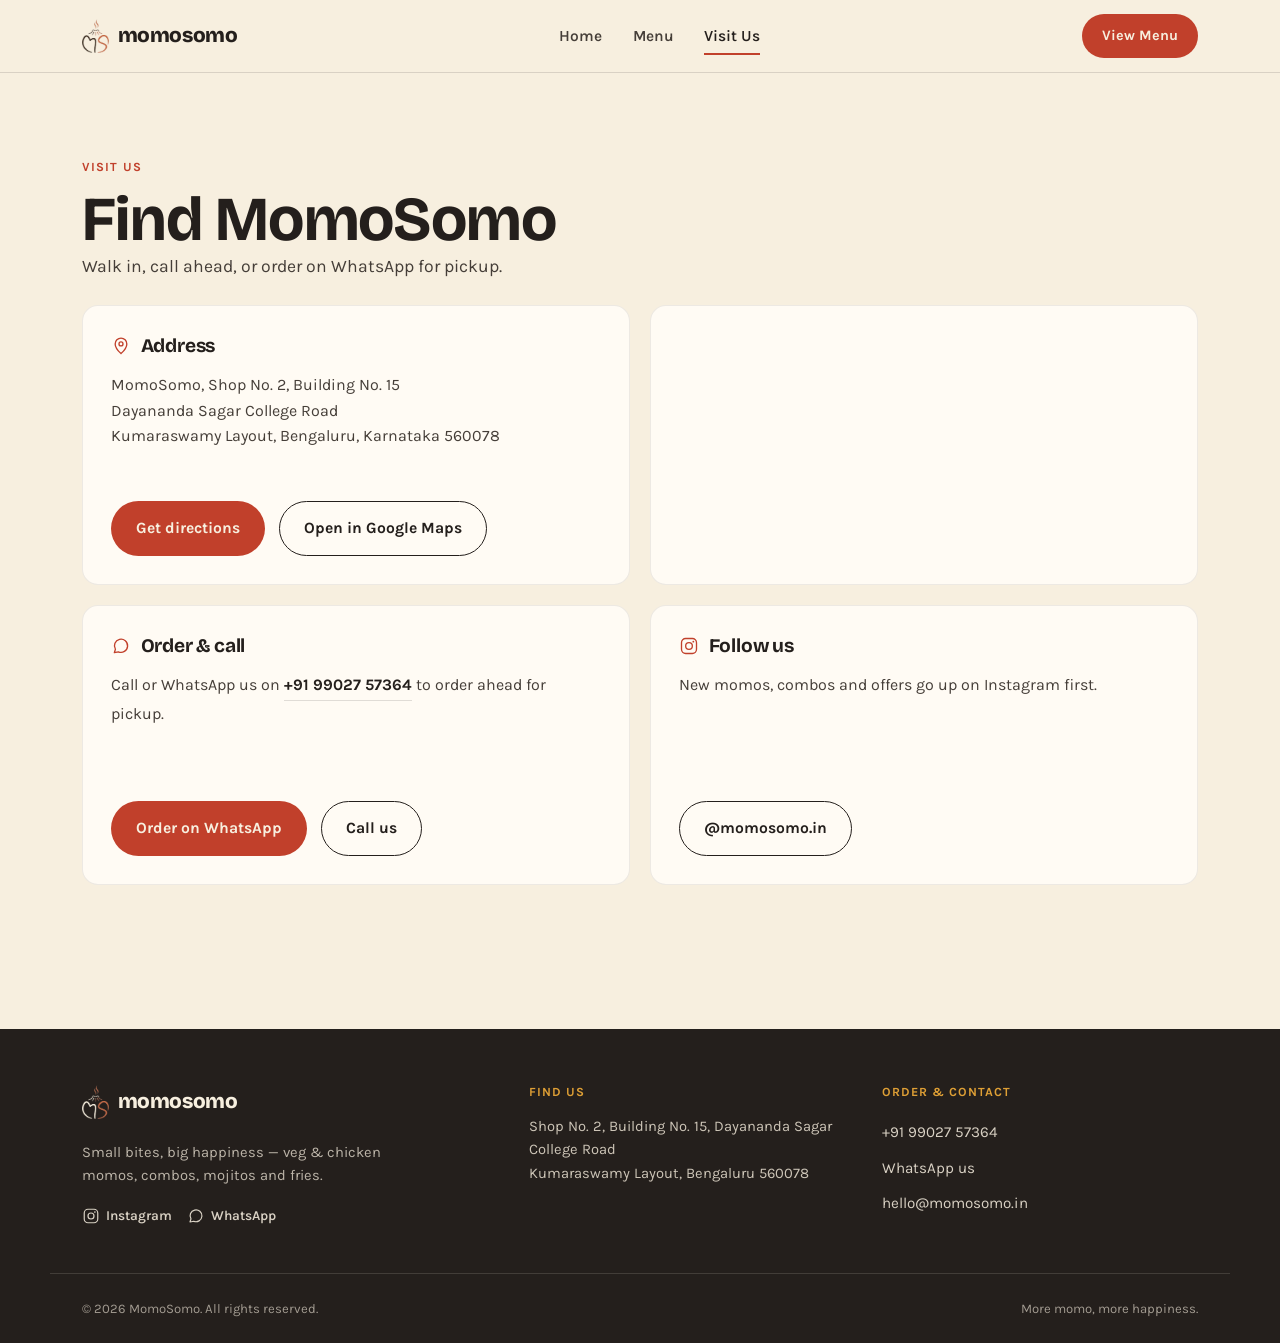
==== commit 67f3c5d9: "Visit page: equal 2x2 cards, live map embed, accurate contact info Co-Authored-By: Claude Opus 5.5 <" ====
--- a/contact.html
+++ b/contact.html
@@ -147,51 +147,33 @@
 
   <section class="section" style="padding-top:0;">
     <div class="wrap visit-grid">
-      <div class="visit-col">
-        <div class="visit-card">
-          <h3><svg width="20" height="20" viewBox="0 0 24 24" fill="none" aria-hidden="true"><path d="M12 21s7-6.1 7-11.5A7 7 0 0 0 5 9.5C5 14.9 12 21 12 21Z" stroke="currentColor" stroke-width="1.6"/><circle cx="12" cy="9.5" r="2.4" stroke="currentColor" stroke-width="1.6"/></svg> Address</h3>
-          <p>Shop No. 2, Building No. 15, Dayananda Sagar College Road<br>Kumaraswamy Layout, Bengaluru 560078</p>
-          <div class="contact-actions">
-            <a href="https://www.google.com/maps/search/?api=1&query=MomoSomo" class="text-link" target="_blank" rel="noopener noreferrer">Get directions →</a>
-          </div>
+      <div class="visit-card">
+        <h3><svg width="20" height="20" viewBox="0 0 24 24" fill="none" aria-hidden="true"><path d="M12 21s7-6.1 7-11.5A7 7 0 0 0 5 9.5C5 14.9 12 21 12 21Z" stroke="currentColor" stroke-width="1.6"/><circle cx="12" cy="9.5" r="2.4" stroke="currentColor" stroke-width="1.6"/></svg> Address</h3>
+        <p>MomoSomo, Shop No. 2, Building No. 15<br>Dayananda Sagar College Road<br>Kumaraswamy Layout, Bengaluru, Karnataka 560078</p>
+        <div class="contact-actions">
+          <a href="https://www.google.com/maps/dir/?api=1&amp;destination=12.9099312,77.5667967" class="btn btn--primary" target="_blank" rel="noopener noreferrer">Get directions</a>
+          <a href="https://www.google.com/maps/search/?api=1&amp;query=12.9099312,77.5667967" class="btn btn--secondary" target="_blank" rel="noopener noreferrer">Open in Google Maps</a>
         </div>
-
-        <div class="visit-card">
-          <h3>Parking</h3>
-          <p>Street parking nearby; exact details to be confirmed once the location is finalised.</p>
+      </div>
+
+      <div class="visit-card map-frame">
+        <iframe src="https://maps.google.com/maps?q=12.9099312,77.5667967&amp;z=17&amp;output=embed" title="Map showing MomoSomo on Dayananda Sagar College Road, Kumaraswamy Layout, Bengaluru" loading="lazy" referrerpolicy="no-referrer-when-downgrade" allowfullscreen></iframe>
+      </div>
+
+      <div class="visit-card">
+        <h3><svg width="20" height="20" viewBox="0 0 24 24" fill="none" aria-hidden="true"><path d="M4 20l1.3-4.1A7.9 7.9 0 1 1 8.9 19L4 20Z" stroke="currentColor" stroke-width="1.6" stroke-linejoin="round"/></svg> Order &amp; call</h3>
+        <p>Call or WhatsApp us on <a href="tel:+919902757364" class="text-link">+91 99027 57364</a> to order ahead for pickup.</p>
+        <div class="contact-actions">
+          <a href="https://wa.me/919902757364" class="btn btn--primary" target="_blank" rel="noopener noreferrer">Order on WhatsApp</a>
+          <a href="tel:+919902757364" class="btn btn--secondary">Call us</a>
         </div>
       </div>
 
-      <div class="visit-col">
-        <div class="map-placeholder">
-          <svg width="32" height="32" viewBox="0 0 24 24" fill="none" aria-hidden="true"><path d="M12 21s7-6.1 7-11.5A7 7 0 0 0 5 9.5C5 14.9 12 21 12 21Z" stroke="currentColor" stroke-width="1.4"/><circle cx="12" cy="9.5" r="2.4" stroke="currentColor" stroke-width="1.4"/></svg>
-          <p><strong>Map goes live once our exact address is confirmed.</strong><br>For now, search "MomoSomo" on Google Maps or use the directions link.</p>
-          <a href="https://www.google.com/maps/search/?api=1&query=MomoSomo" class="text-link" target="_blank" rel="noopener noreferrer">Open Google Maps →</a>
-        </div>
-
-        <div class="visit-card">
-          <h3><svg width="20" height="20" viewBox="0 0 24 24" fill="none" aria-hidden="true"><path d="M4 20l1.3-4.1A7.9 7.9 0 1 1 8.9 19L4 20Z" stroke="currentColor" stroke-width="1.6" stroke-linejoin="round"/></svg> Get in touch</h3>
-          <p>+91 99027 57364</p>
-          <div class="contact-actions">
-            <a href="https://wa.me/919902757364" class="btn btn--primary" target="_blank" rel="noopener noreferrer">Order on WhatsApp</a>
-            <a href="tel:+919902757364" class="btn btn--secondary">Call us</a>
-          </div>
-          <div style="margin-top:1.25rem;">
-            <ul class="social-links">
-              <li>
-                <a href="https://instagram.com/momosomo.in" target="_blank" rel="noopener noreferrer" aria-label="MomoSomo on Instagram (opens in a new tab)">
-                  <svg width="18" height="18" viewBox="0 0 24 24" fill="none" aria-hidden="true"><rect x="3" y="3" width="18" height="18" rx="5" stroke="currentColor" stroke-width="1.6"/><circle cx="12" cy="12" r="4" stroke="currentColor" stroke-width="1.6"/><circle cx="17.2" cy="6.8" r="1.1" fill="currentColor"/></svg>
-                  <span>Instagram</span>
-                </a>
-              </li>
-              <li>
-                <a href="https://wa.me/919902757364" target="_blank" rel="noopener noreferrer" aria-label="Message MomoSomo on WhatsApp (opens in a new tab)">
-                  <svg width="18" height="18" viewBox="0 0 24 24" fill="none" aria-hidden="true"><path d="M4 20l1.3-4.1A7.9 7.9 0 1 1 8.9 19L4 20Z" stroke="currentColor" stroke-width="1.6" stroke-linejoin="round"/></svg>
-                  <span>WhatsApp</span>
-                </a>
-              </li>
-            </ul>
-          </div>
+      <div class="visit-card">
+        <h3><svg width="20" height="20" viewBox="0 0 24 24" fill="none" aria-hidden="true"><rect x="3" y="3" width="18" height="18" rx="5" stroke="currentColor" stroke-width="1.6"/><circle cx="12" cy="12" r="4" stroke="currentColor" stroke-width="1.6"/><circle cx="17.2" cy="6.8" r="1.1" fill="currentColor"/></svg> Follow us</h3>
+        <p>New momos, combos and offers go up on Instagram first.</p>
+        <div class="contact-actions">
+          <a href="https://instagram.com/momosomo.in" class="btn btn--secondary" target="_blank" rel="noopener noreferrer" aria-label="MomoSomo on Instagram (opens in a new tab)">@momosomo.in</a>
         </div>
       </div>
     </div>
--- a/assets/css/style.css
+++ b/assets/css/style.css
@@ -1,764 +1,787 @@
-/* ==========================================================================
-   MomoSomo — Design tokens
-   ========================================================================== */
-:root {
-  /* Palette — warm, food-first, not a generic SaaS palette */
-  --cream: #F7EFDF;          /* base background */
-  --cream-deep: #F0E4CB;     /* section alt background */
-  --paper: #FFFBF4;          /* card surface, lighter than base */
-  --charcoal: #241F1C;       /* primary text / dark surfaces */
-  --charcoal-soft: #453E38;  /* secondary text */
-  --chilli: #C1402B;         /* primary accent — chilli red */
-  --chilli-deep: #9B3221;    /* hover/active state of chilli */
-  --mustard: #DE9F35;        /* secondary accent — used sparingly */
-  --green-veg: #4B6B45;      /* veg indicator only */
-  --line: rgba(36, 31, 28, 0.14);
-  --line-soft: rgba(36, 31, 28, 0.08);
-  --shadow-card: 0 1px 2px rgba(36, 31, 28, 0.06), 0 10px 28px -16px rgba(36, 31, 28, 0.35);
-
-  --font-display: "Bricolage Grotesque", ui-sans-serif, system-ui, "Segoe UI", sans-serif;
-  --font-body: "Karla", ui-sans-serif, system-ui, "Segoe UI", sans-serif;
-
-  --container: 1180px;
-  --radius-sm: 4px;
-  --radius-md: 8px;
-  --radius-lg: 16px;
-
-  --ease-out: cubic-bezier(0.23, 1, 0.32, 1);
-  --ease-in-out: cubic-bezier(0.77, 0, 0.175, 1);
-}
-
-/* ==========================================================================
-   Reset & base
-   ========================================================================== */
-*, *::before, *::after { box-sizing: border-box; }
-html { -webkit-text-size-adjust: 100%; scroll-behavior: smooth; }
-@media (prefers-reduced-motion: reduce) {
-  html { scroll-behavior: auto; }
-  *, *::before, *::after { animation-duration: 0.001ms !important; animation-iteration-count: 1 !important; transition-duration: 0.001ms !important; scroll-behavior: auto !important; }
-}
-
-body {
-  margin: 0;
-  background: var(--cream);
-  color: var(--charcoal);
-  font-family: var(--font-body);
-  font-size: 16px;
-  line-height: 1.6;
-  -webkit-font-smoothing: antialiased;
-  overflow-x: hidden; /* belt-and-suspenders: no layout should force horizontal scroll */
-}
-
-img { max-width: 100%; display: block; }
-a { color: inherit; text-decoration: none; }
-button { font: inherit; color: inherit; background: none; border: 0; cursor: pointer; }
-ul { margin: 0; padding: 0; list-style: none; }
-h1, h2, h3, h4, p { margin: 0; }
-
-:focus-visible {
-  outline: 2.5px solid var(--chilli);
-  outline-offset: 3px;
-  border-radius: 2px;
-}
-
-.sr-only {
-  position: absolute;
-  width: 1px; height: 1px;
-  padding: 0; margin: -1px;
-  overflow: hidden;
-  clip: rect(0, 0, 0, 0);
-  white-space: nowrap;
-  border: 0;
-}
-
-.skip-link {
-  position: absolute;
-  left: 1rem; top: -3rem;
-  background: var(--charcoal);
-  color: var(--cream);
-  padding: 0.7rem 1.1rem;
-  border-radius: var(--radius-sm);
-  z-index: 100;
-  transition: top 160ms var(--ease-out);
-}
-.skip-link:focus { top: 1rem; }
-
-.wrap {
-  max-width: var(--container);
-  margin-inline: auto;
-  padding-inline: 1.25rem;
-}
-@media (min-width: 720px) { .wrap { padding-inline: 2rem; } }
-
-/* ==========================================================================
-   Typography
-   ========================================================================== */
-h1, h2, h3, h4 { font-family: var(--font-display); color: var(--charcoal); letter-spacing: -0.01em; }
-
-h1 { font-size: clamp(2.3rem, 4.6vw + 1rem, 3.9rem); font-weight: 700; line-height: 1.04; }
-h2 { font-size: clamp(1.7rem, 2.6vw + 1rem, 2.4rem); font-weight: 700; line-height: 1.12; }
-h3 { font-size: 1.2rem; font-weight: 700; line-height: 1.25; }
-h4 { font-size: 1.05rem; font-weight: 700; line-height: 1.3; }
-
-.eyebrow {
-  display: inline-block;
-  font-family: var(--font-body);
-  font-weight: 700;
-  font-size: 0.78rem;
-  letter-spacing: 0.09em;
-  text-transform: uppercase;
-  color: var(--chilli);
-  margin-bottom: 0.6rem;
-}
-
-.lede { font-size: 1.1rem; color: var(--charcoal-soft); max-width: 54ch; }
-
-/* ==========================================================================
-   Buttons
-   ========================================================================== */
-.btn {
-  display: inline-flex;
-  align-items: center;
-  justify-content: center;
-  gap: 0.5rem;
-  font-family: var(--font-body);
-  font-weight: 700;
-  font-size: 0.98rem;
-  padding: 0.85rem 1.5rem;
-  border-radius: 999px;
-  border: 1.5px solid transparent;
-  transition: transform 160ms var(--ease-out), background-color 160ms var(--ease-out), border-color 160ms var(--ease-out), color 160ms var(--ease-out);
-  white-space: nowrap;
-}
-.btn:active { transform: scale(0.97); }
-
-.btn--primary { background: var(--chilli); color: var(--cream); }
-.btn--primary:hover { background: var(--chilli-deep); }
-
-.btn--secondary { background: transparent; border-color: var(--charcoal); color: var(--charcoal); }
-.btn--secondary:hover { background: var(--charcoal); color: var(--cream); }
-
-.btn--ondark { background: var(--cream); color: var(--charcoal); }
-.btn--ondark:hover { background: var(--paper); }
-
-.btn--outline-ondark { background: transparent; border-color: rgba(247,239,223,0.55); color: var(--cream); }
-.btn--outline-ondark:hover { border-color: var(--cream); background: rgba(247,239,223,0.1); }
-
-.btn--sm { padding: 0.6rem 1.2rem; font-size: 0.9rem; }
-
-.text-link {
-  display: inline-flex;
-  align-items: center;
-  gap: 0.35rem;
-  font-weight: 700;
-  color: var(--charcoal);
-  border-bottom: 1.5px solid var(--line);
-  padding-bottom: 0.15rem;
-  transition: border-color 160ms var(--ease-out), color 160ms var(--ease-out);
-}
-.text-link:hover { border-color: var(--chilli); color: var(--chilli); }
-
-/* ==========================================================================
-   Header / navigation
-   ========================================================================== */
-.site-header {
-  position: sticky;
-  top: 0;
-  z-index: 50;
-  background: var(--cream);
-  border-bottom: 1px solid var(--line);
-  transition: box-shadow 200ms var(--ease-out);
-}
-.site-header.is-scrolled { box-shadow: 0 6px 20px -14px rgba(36,31,28,0.4); }
-.site-header__inner {
-  display: flex;
-  align-items: center;
-  justify-content: space-between;
-  gap: 1rem;
-  height: 4.5rem;
-}
-
-.brand { display: inline-flex; align-items: center; gap: 0.55rem; }
-.brand__mark {
-  height: 34px;
-  width: auto;
-  display: block;
-  object-fit: contain;
-}
-.brand__word {
-  font-family: var(--font-display);
-  font-weight: 800;
-  font-size: 1.3rem;
-  letter-spacing: -0.02em;
-  color: var(--charcoal);
-}
-
-.nav { display: none; align-items: center; gap: 1.9rem; }
-.nav__link {
-  position: relative;
-  font-weight: 600;
-  font-size: 0.97rem;
-  color: var(--charcoal-soft);
-  padding: 0.3rem 0;
-}
-.nav__link::after {
-  content: "";
-  position: absolute;
-  left: 0; right: 100%;
-  bottom: -2px;
-  height: 2px;
-  background: var(--chilli);
-  transition: right 200ms var(--ease-out);
-}
-.nav__link:hover { color: var(--charcoal); }
-.nav__link:hover::after, .nav__link.is-active::after { right: 0; }
-.nav__link.is-active { color: var(--charcoal); }
-
-.site-header__actions { display: flex; align-items: center; gap: 0.75rem; }
-.site-header__cta { display: none; }
-
-.nav-toggle {
-  display: flex;
-  flex-direction: column;
-  justify-content: center;
-  gap: 5px;
-  width: 2.6rem;
-  height: 2.6rem;
-  align-items: center;
-}
-.nav-toggle__bar {
-  width: 21px; height: 2px;
-  background: var(--charcoal);
-  border-radius: 2px;
-  transition: transform 220ms var(--ease-in-out), opacity 160ms var(--ease-out);
-}
-.nav-toggle[aria-expanded="true"] .nav-toggle__bar:nth-child(1) { transform: translateY(7px) rotate(45deg); }
-.nav-toggle[aria-expanded="true"] .nav-toggle__bar:nth-child(2) { opacity: 0; }
-.nav-toggle[aria-expanded="true"] .nav-toggle__bar:nth-child(3) { transform: translateY(-7px) rotate(-45deg); }
-
-.mobile-nav {
-  position: fixed;
-  inset: 4.5rem 0 0 0;
-  background: var(--cream);
-  padding: 1.5rem 1.25rem 2rem;
-  display: flex;
-  flex-direction: column;
-  gap: 1.75rem;
-  transform: translateY(-8px);
-  opacity: 0;
-  visibility: hidden;
-  transition: transform 220ms var(--ease-out), opacity 220ms var(--ease-out), visibility 220ms;
-  overflow-y: auto;
-}
-.mobile-nav.is-open { transform: translateY(0); opacity: 1; visibility: visible; }
-.mobile-nav__links { display: flex; flex-direction: column; }
-.mobile-nav__link {
-  font-family: var(--font-display);
-  font-size: 1.7rem;
-  font-weight: 700;
-  padding: 0.6rem 0;
-  border-bottom: 1px solid var(--line-soft);
-  color: var(--charcoal);
-}
-.mobile-nav__link.is-active { color: var(--chilli); }
-.mobile-nav__actions { display: flex; gap: 0.75rem; flex-wrap: wrap; margin-top: auto; }
-
-@media (min-width: 960px) {
-  .nav { display: flex; }
-  .site-header__cta { display: inline-flex; }
-  .nav-toggle { display: none; }
-  .mobile-nav { display: none; }
-}
-
-/* ==========================================================================
-   Hero
-   ========================================================================== */
-.hero {
-  padding-block: 2.5rem 3.5rem;
-}
-.hero__grid {
-  display: grid;
-  gap: 2.25rem;
-  align-items: center;
-}
-.hero__copy h1 { margin-bottom: 1.1rem; }
-.hero__actions { display: flex; flex-wrap: wrap; gap: 0.85rem; margin-top: 1.6rem; }
-.hero__accent { color: var(--chilli); }
-.hero__facts { display: flex; flex-wrap: wrap; gap: 0.5rem; margin-top: 1.25rem; padding: 0; list-style: none; }
-.hero__facts li {
-  display: inline-flex; align-items: center; gap: 0.45rem;
-  font-size: 0.85rem; font-weight: 700; color: var(--charcoal-soft);
-  background: var(--paper); border: 1px solid var(--line-soft);
-  padding: 0.4rem 0.85rem; border-radius: 999px;
-}
-.hero__facts li::before { content: ""; width: 6px; height: 6px; border-radius: 50%; background: var(--chilli); }
-.hero__media {
-  position: relative;
-  border-radius: var(--radius-lg);
-  overflow: hidden;
-  box-shadow: var(--shadow-card), 14px 14px 0 var(--chilli);
-  width: 100%;
-  max-width: 480px;
-  aspect-ratio: 480 / 560;
-  margin-inline: auto;
-}
-.hero__media img {
-  width: 100%; height: 100%;
-  object-fit: cover;
-}
-.hero__media-caption {
-  position: absolute;
-  left: 0.9rem; bottom: 0.9rem;
-  background: var(--paper);
-  color: var(--charcoal);
-  font-weight: 700;
-  font-size: 0.78rem;
-  padding: 0.4rem 0.7rem;
-  border-radius: 999px;
-}
-
-@media (min-width: 860px) {
-  .hero { padding-block: 3.5rem 5rem; }
-  .hero__grid { grid-template-columns: minmax(0, 1.05fr) minmax(0, 0.95fr); gap: 3rem; }
-  .hero__media { margin-inline: 0 0; margin-left: auto; }
-}
-
-/* ==========================================================================
-   Sections (generic)
-   ========================================================================== */
-.section { padding-block: 3.5rem; }
-.section--alt { background: var(--cream-deep); }
-.section__head { max-width: 640px; margin-bottom: 2.25rem; }
-@media (min-width: 720px) { .section { padding-block: 5rem; } }
-
-/* Today's picks (homepage featured items) */
-.picks-grid {
-  display: grid;
-  gap: 1rem;
-  grid-template-columns: repeat(2, minmax(0, 1fr));
-}
-.pick-card {
-  display: flex;
-  flex-direction: column;
-  background: var(--paper);
-  border: 1px solid var(--line-soft);
-  border-radius: var(--radius-lg);
-  box-shadow: var(--shadow-card);
-  padding: 1.25rem 1.2rem;
-  transition: transform 180ms var(--ease-out), border-color 180ms var(--ease-out);
-}
-.pick-card:hover { transform: translateY(-3px); border-color: var(--line); }
-.pick-card__top { display: flex; align-items: center; justify-content: space-between; gap: 0.5rem; margin-bottom: 0.75rem; }
-.pick-card__cat { display: inline-flex; align-items: center; gap: 0.45rem; font-size: 0.72rem; font-weight: 700; letter-spacing: 0.06em; text-transform: uppercase; color: var(--charcoal-soft); }
-.pick-card__cat .menu-item__indicator { margin-top: 0; }
-.pick-card__price { font-family: var(--font-display); font-weight: 700; font-size: 0.9rem; color: var(--cream); background: var(--chilli); padding: 0.2rem 0.6rem; border-radius: 999px; }
-.pick-card__name { font-family: var(--font-display); font-size: 1.1rem; margin-bottom: 0.4rem; }
-.pick-card__desc { font-size: 0.9rem; color: var(--charcoal-soft); }
-.picks-more { margin-top: 1.75rem; }
-@media (max-width: 559px) { .picks-grid { grid-template-columns: 1fr; } }
-@media (min-width: 720px) { .picks-grid { grid-template-columns: repeat(4, minmax(0, 1fr)); } }
-
-/* Homepage redesign */
-.home-hero { background: var(--charcoal); color: var(--cream); padding-block: 3rem 3.5rem; overflow: hidden; }
-.home-hero__grid { display: grid; gap: 2.5rem; align-items: center; }
-.home-hero h1 { color: var(--cream); margin-bottom: 1.1rem; }
-.home-hero .lede { color: rgba(247, 239, 223, 0.78); }
-.home-hero .hero__accent { color: var(--chilli); }
-.home-hero__stats { display: flex; flex-wrap: wrap; gap: 2rem; margin: 2rem 0 0; padding-top: 1.5rem; border-top: 1px solid rgba(247, 239, 223, 0.15); }
-.home-hero__stats dt { font-size: 0.74rem; font-weight: 700; letter-spacing: 0.08em; text-transform: uppercase; color: rgba(247, 239, 223, 0.6); }
-.home-hero__stats dd { margin: 0.2rem 0 0; font-family: var(--font-display); font-weight: 800; font-size: 1.8rem; color: var(--cream); }
-.home-hero__media { position: relative; max-width: 520px; width: 100%; margin-inline: auto; }
-.home-hero__media img { width: 100%; aspect-ratio: 1; object-fit: cover; border-radius: 50%; border: 10px solid rgba(247, 239, 223, 0.08); }
-.home-hero__badge {
-  position: absolute; left: 0; bottom: 6%;
-  width: 6.5rem; height: 6.5rem; border-radius: 50%;
-  display: grid; place-items: center; text-align: center;
-  background: var(--chilli); color: var(--cream);
-  font-family: var(--font-display); font-weight: 800; font-size: 0.95rem; line-height: 1.1; text-transform: uppercase;
-  transform: rotate(-12deg);
-  box-shadow: 0 10px 24px -10px rgba(0, 0, 0, 0.5);
-}
-@media (min-width: 860px) {
-  .home-hero { padding-block: 4.5rem 5rem; }
-  .home-hero__grid { grid-template-columns: minmax(0, 1.1fr) minmax(0, 0.9fr); gap: 3.5rem; }
-}
-
-.section--tight { padding-top: 0; }
-.home-styles { display: grid; gap: 1rem; }
-.style-legend { display: flex; gap: 1.25rem; margin-top: 1rem; font-size: 0.85rem; font-weight: 700; color: var(--charcoal-soft); }
-.style-legend > span, .style-row__price { display: inline-flex; align-items: center; gap: 0.45rem; }
-.style-legend .menu-item__indicator, .style-row__price .menu-item__indicator { margin-top: 0; }
-.style-list { list-style: none; margin: 0; padding: 0; background: var(--paper); border: 1px solid var(--line-soft); border-radius: var(--radius-lg); box-shadow: var(--shadow-card); }
-.style-row { display: flex; align-items: center; justify-content: space-between; gap: 1rem; padding: 1rem 1.25rem; border-top: 1px solid var(--line-soft); }
-.style-row:first-child { border-top: none; }
-.style-row h3 { font-size: 1.05rem; }
-.style-row p { font-size: 0.88rem; color: var(--charcoal-soft); margin-top: 0.15rem; }
-.style-row__prices { display: flex; gap: 1rem; flex-shrink: 0; }
-.style-row__price { font-family: var(--font-display); font-weight: 700; min-width: 4.2rem; }
-@media (min-width: 960px) {
-  .home-styles { grid-template-columns: minmax(0, 0.8fr) minmax(0, 1.2fr); gap: 3.5rem; align-items: start; }
-  .home-styles .section__head { position: sticky; top: 6.5rem; }
-}
-
-.combo-grid { display: grid; gap: 1.25rem; }
-@media (min-width: 720px) { .combo-grid { grid-template-columns: 1fr 1fr; } }
-.combo-card { display: grid; grid-template-columns: 40% 1fr; background: var(--paper); border: 1px solid var(--line-soft); border-radius: var(--radius-lg); box-shadow: var(--shadow-card); overflow: hidden; }
-.combo-card img { width: 100%; height: 100%; min-height: 200px; object-fit: cover; }
-.combo-card__body { padding: 1.4rem; display: flex; flex-direction: column; gap: 0.5rem; }
-.combo-card__body p { font-size: 0.92rem; color: var(--charcoal-soft); }
-.combo-card__price { margin-top: auto; padding-top: 0.5rem; }
-.combo-card__price strong { font-family: var(--font-display); font-size: 1.6rem; color: var(--chilli); }
-
-/* Brand tagline strip — echoes the printed menu's own rule-and-dot lockup */
-.brand-strip {
-  display: flex;
-  align-items: center;
-  gap: 1rem;
-  justify-content: center;
-  padding-block: 0.5rem 0;
-  color: var(--charcoal-soft);
-  font-size: 0.76rem;
-  font-weight: 700;
-  letter-spacing: 0.16em;
-  text-transform: uppercase;
-}
-.brand-strip::before, .brand-strip::after {
-  content: "";
-  flex: 1;
-  max-width: 110px;
-  height: 1px;
-  background: var(--line);
-}
-
-/* Location teaser card on homepage */
-.visit-teaser {
-  display: grid;
-  gap: 1.75rem;
-  background: var(--charcoal);
-  color: var(--cream);
-  border-radius: var(--radius-lg);
-  padding: 2.25rem 1.5rem;
-}
-.visit-teaser h2 { color: var(--cream); }
-.visit-teaser__row { display: flex; align-items: flex-start; gap: 0.75rem; margin-top: 1rem; }
-.visit-teaser__row svg { flex-shrink: 0; margin-top: 0.15rem; color: var(--chilli); }
-.visit-teaser { position: relative; overflow: hidden; }
-.visit-teaser::after {
-  content: "";
-  position: absolute;
-  right: -70px; bottom: -70px;
-  width: 240px; height: 240px;
-  border-radius: 50%;
-  border: 30px solid var(--chilli);
-  opacity: 0.35;
-  pointer-events: none;
-}
-.visit-teaser .eyebrow { color: var(--chilli); }
-.visit-teaser__actions { display: flex; flex-wrap: wrap; gap: 0.75rem; margin-top: 1.75rem; }
-@media (min-width: 860px) { .visit-teaser { grid-template-columns: minmax(0, 1.1fr) minmax(0, 0.9fr); padding: 3rem; } }
-.visit-teaser:has(> :only-child) { grid-template-columns: 1fr; }
-#visit { padding-bottom: 2.5rem; }
-
-/* Scrolling momo marquee above the footer */
-.marquee {
-  overflow: hidden;
-  background: var(--paper);
-  color: var(--charcoal);
-  border-block: 1px solid var(--line);
-}
-.marquee__track { display: flex; width: max-content; animation: marquee 40s linear infinite; }
-.marquee:hover .marquee__track { animation-play-state: paused; }
-.marquee__group { display: flex; flex-shrink: 0; }
-.marquee__item {
-  font-family: var(--font-display);
-  font-weight: 700;
-  font-size: clamp(0.95rem, 2vw, 1.2rem);
-  text-transform: uppercase;
-  letter-spacing: 0.08em;
-  padding: 1rem 0;
-  white-space: nowrap;
-}
-.marquee__item:first-child { color: var(--chilli); }
-.marquee__item::after {
-  content: "";
-  display: inline-block;
-  width: 6px; height: 6px;
-  border-radius: 50%;
-  background: var(--chilli);
-  vertical-align: middle;
-  margin-inline: 1.5rem;
-}
-main:has(> .marquee:last-child) + .site-footer { margin-top: 0; }
-@keyframes marquee { to { transform: translateX(-50%); } }
-@media (prefers-reduced-motion: reduce) { .marquee__track { animation: none; } }
-
-/* ==========================================================================
-   Menu page
-   ========================================================================== */
-.menu-hero { padding-block: 2rem 1.5rem; }
-.menu-hero__panel {
-  background: var(--charcoal);
-  color: var(--cream);
-  border-radius: var(--radius-lg);
-  padding: clamp(1.75rem, 5vw, 3rem);
-  position: relative;
-  overflow: hidden;
-}
-.menu-hero__panel::after {
-  content: "";
-  position: absolute;
-  right: -60px; top: -60px;
-  width: 220px; height: 220px;
-  border-radius: 50%;
-  border: 28px solid var(--chilli);
-  opacity: 0.35;
-}
-.menu-hero__panel h1 { color: var(--cream); }
-.menu-hero__panel .eyebrow { color: var(--mustard); }
-.menu-hero__panel .lede { color: rgba(247, 239, 223, 0.8); max-width: 34rem; }
-.menu-legend { display: flex; flex-wrap: wrap; gap: 1.25rem; margin-top: 1rem; font-size: 0.85rem; color: rgba(247, 239, 223, 0.75); }
-.menu-legend span { display: inline-flex; align-items: center; gap: 0.45rem; }
-.menu-legend .menu-item__indicator { margin-top: 0; background: var(--paper); }
-
-.menu-jump {
-  position: sticky;
-  top: 4.5rem;
-  z-index: 20;
-  background: rgba(247, 239, 223, 0.92);
-  backdrop-filter: blur(8px);
-  border-bottom: 1px solid var(--line);
-  overflow-x: auto;
-  white-space: nowrap;
-  scrollbar-width: thin;
-}
-.menu-jump .wrap { display: flex; gap: 0.5rem; padding-block: 0.75rem; }
-.jump-link {
-  flex-shrink: 0;
-  font-size: 0.86rem;
-  font-weight: 700;
-  padding: 0.45rem 0.9rem;
-  border-radius: 999px;
-  border: 1px solid var(--line);
-  background: var(--paper);
-  color: var(--charcoal-soft);
-  transition: background-color 160ms var(--ease-out), color 160ms var(--ease-out), border-color 160ms var(--ease-out);
-}
-.jump-link:hover, .jump-link.is-active { background: var(--charcoal); border-color: var(--charcoal); color: var(--cream); }
-
-.menu-filters { display: flex; flex-wrap: wrap; gap: 0.6rem; padding-top: 1.5rem; position: relative; z-index: 1; }
-.filter-chip {
-  font-size: 0.85rem;
-  font-weight: 700;
-  padding: 0.5rem 1rem;
-  border-radius: 999px;
-  border: 1.5px solid rgba(247, 239, 223, 0.3);
-  color: var(--cream);
-  transition: background-color 160ms var(--ease-out), color 160ms var(--ease-out), border-color 160ms var(--ease-out);
-}
-.filter-chip[aria-pressed="true"] { background: var(--chilli); border-color: var(--chilli); color: var(--cream); }
-
-.menu-category {
-  margin-block: 2rem;
-  padding: clamp(1.25rem, 3.5vw, 2rem);
-  background: var(--paper);
-  border: 1px solid var(--line-soft);
-  border-radius: var(--radius-lg);
-  box-shadow: var(--shadow-card);
-  scroll-margin-top: 8rem;
-}
-.menu-category--combo { border-top: 5px solid var(--mustard); }
-.menu-category__head { display: flex; align-items: center; gap: 1rem; margin-bottom: 0.35rem; }
-.menu-category__title { white-space: normal; }
-.menu-category__rule { flex: 1; height: 2px; background: var(--line); }
-.menu-category__note { color: var(--charcoal-soft); font-size: 0.95rem; margin-bottom: 1.25rem; }
-
-.menu-list {
-  display: grid;
-  grid-template-columns: repeat(auto-fill, minmax(min(100%, 280px), 1fr));
-  gap: 0.85rem;
-}
-.menu-item {
-  display: grid;
-  grid-template-columns: auto 1fr auto;
-  align-items: start;
-  gap: 0.75rem;
-  padding: 1rem 1.1rem;
-  background: var(--cream);
-  border: 1px solid var(--line-soft);
-  border-radius: var(--radius-md);
-  transition: transform 180ms var(--ease-out), box-shadow 180ms var(--ease-out), border-color 180ms var(--ease-out);
-}
-.menu-item:hover { transform: translateY(-2px); box-shadow: var(--shadow-card); border-color: var(--line); }
-.menu-item[hidden] { display: none; }
-.menu-item__indicator {
-  flex-shrink: 0;
-  margin-top: 0.42em;
-  width: 11px; height: 11px;
-  border-radius: 2px;
-  border: 1.5px solid var(--chilli-deep);
-  position: relative;
-}
-.menu-item__indicator::after {
-  content: "";
-  position: absolute; inset: 2px;
-  border-radius: 1px;
-  background: var(--chilli-deep);
-}
-.menu-item__indicator--veg { border-color: var(--green-veg); }
-.menu-item__indicator--veg::after { background: var(--green-veg); }
-.menu-item__body { min-width: 0; }
-.menu-item__head { display: flex; align-items: baseline; gap: 0.5rem; flex-wrap: wrap; }
-.menu-item__name { font-size: 1.02rem; font-weight: 700; line-height: 1.3; }
-.menu-item__price {
-  font-family: var(--font-display);
-  font-weight: 700;
-  font-size: 0.95rem;
-  color: var(--cream);
-  background: var(--chilli);
-  padding: 0.25rem 0.65rem;
-  border-radius: 999px;
-  white-space: nowrap;
-}
-.menu-item__badge {
-  font-size: 0.68rem;
-  font-weight: 700;
-  letter-spacing: 0.04em;
-  text-transform: uppercase;
-  color: var(--chilli-deep);
-  background: rgba(193, 64, 43, 0.1);
-  padding: 0.15rem 0.5rem;
-  border-radius: 999px;
-}
-.menu-item__desc { font-size: 0.9rem; color: var(--charcoal-soft); margin-top: 0.3rem; }
-
-.menu-note-banner {
-  margin-block: 2rem 3rem;
-  padding: 1.25rem 1.5rem;
-  background: var(--cream-deep);
-  border-left: 4px solid var(--chilli);
-  border-radius: var(--radius-md);
-  font-size: 0.9rem;
-  color: var(--charcoal-soft);
-}
-
-/* ==========================================================================
-   Contact / Visit page
-   ========================================================================== */
-.visit-grid { display: grid; gap: 2rem; }
-.visit-col { display: flex; flex-direction: column; gap: 1.25rem; min-width: 0; }
-.visit-card {
-  background: var(--paper);
-  border: 1px solid var(--line-soft);
-  border-radius: var(--radius-lg);
-  padding: 1.75rem;
-}
-.visit-card h3 { display: flex; align-items: center; gap: 0.6rem; margin-bottom: 0.9rem; }
-.visit-card h3 svg { color: var(--chilli); flex-shrink: 0; }
-.visit-card p { color: var(--charcoal-soft); }
-.hours-table { width: 100%; margin-top: 0.25rem; }
-.hours-table tr { border-top: 1px solid var(--line-soft); }
-.hours-table tr:first-child { border-top: none; }
-.hours-table td { padding: 0.5rem 0; font-size: 0.94rem; }
-.hours-table td:last-child { text-align: right; font-weight: 600; }
-
-.map-frame {
-  border-radius: var(--radius-lg);
-  overflow: hidden;
-  border: 1px solid var(--line);
-  aspect-ratio: 4/3;
-}
-.map-frame iframe { width: 100%; height: 100%; border: 0; }
-.map-placeholder {
-  aspect-ratio: 4/3;
-  border-radius: var(--radius-lg);
-  border: 1.5px dashed var(--line);
-  display: flex;
-  flex-direction: column;
-  align-items: center;
-  justify-content: center;
-  gap: 0.75rem;
-  text-align: center;
-  padding: 2rem;
-  color: var(--charcoal-soft);
-  background: var(--cream-deep);
-}
-
-.contact-actions { display: flex; flex-wrap: wrap; gap: 0.85rem; margin-top: 1.25rem; }
-
-@media (min-width: 960px) {
-  /* align-items defaults to stretch: both columns are forced to the same
-     height (the taller one), and justify-content:space-between below
-     spreads any leftover height as extra breathing room between that
-     column's own cards — so the two columns always end on the same line,
-     no matter how the address/hours text or item counts change later. */
-  .visit-grid { grid-template-columns: minmax(0, 1fr) minmax(0, 1fr); }
-  .visit-col { justify-content: space-between; }
-}
-
-/* ==========================================================================
-   Footer
-   ========================================================================== */
-.site-footer { background: var(--charcoal); color: var(--cream); padding-block: 3.5rem 1.5rem; margin-top: 4rem; }
-.site-footer .brand__word { color: var(--cream); }
-.site-footer__grid {
-  display: grid;
-  gap: 2.25rem;
-}
-.site-footer__brand { max-width: 320px; }
-.site-footer__tagline { color: rgba(247,239,223,0.72); font-size: 0.92rem; margin-block: 0.9rem 1.1rem; }
-.site-footer__col h3 {
-  font-family: var(--font-body);
-  font-size: 0.78rem;
-  letter-spacing: 0.08em;
-  text-transform: uppercase;
-  color: var(--mustard);
-  margin-bottom: 0.9rem;
-}
-.site-footer__col a { display: block; color: rgba(247,239,223,0.86); padding-block: 0.35rem; font-size: 0.95rem; }
-.site-footer__col a:hover { color: var(--cream); text-decoration: underline; }
-.site-footer__address { font-size: 0.92rem; color: rgba(247,239,223,0.8); margin-bottom: 0.7rem; }
-.site-footer__hours-row { display: flex; justify-content: space-between; gap: 1rem; font-size: 0.88rem; color: rgba(247,239,223,0.72); padding-block: 0.2rem; }
-.site-footer__bottom {
-  display: flex;
-  flex-wrap: wrap;
-  justify-content: space-between;
-  gap: 0.5rem;
-  margin-top: 2.5rem;
-  padding-top: 1.5rem;
-  border-top: 1px solid rgba(247,239,223,0.14);
-  font-size: 0.82rem;
-  color: rgba(247,239,223,0.6);
-}
-
-.social-links { display: flex; gap: 0.9rem; }
-.social-links a {
-  display: inline-flex;
-  align-items: center;
-  gap: 0.4rem;
-  font-size: 0.85rem;
-  font-weight: 600;
-  color: var(--charcoal-soft);
-}
-.social-links a:hover { color: var(--chilli); }
-
-/* On dark surfaces (footer), swap to a light, translucent tone instead */
-.site-footer .social-links a { color: rgba(247,239,223,0.86); }
-.site-footer .social-links a:hover { color: var(--cream); }
-
-@media (min-width: 720px) {
-  .site-footer__grid { grid-template-columns: minmax(0, 1.3fr) minmax(0, 1fr) minmax(0, 1fr); }
-}
-
-/* ==========================================================================
-   Scroll reveal (generic, used sparingly)
-   ========================================================================== */
-[data-reveal-fade] {
-  opacity: 0;
-  transform: translateY(10px);
-  transition: opacity 560ms var(--ease-out), transform 560ms var(--ease-out);
-}
-[data-reveal-fade].is-visible { opacity: 1; transform: translateY(0); }
-
-@media (hover: none) and (pointer: coarse) {
-  .nav__link::after { display: none; }
-}
+/* ==========================================================================
+   MomoSomo — Design tokens
+   ========================================================================== */
+:root {
+  /* Palette — warm, food-first, not a generic SaaS palette */
+  --cream: #F7EFDF;          /* base background */
+  --cream-deep: #F0E4CB;     /* section alt background */
+  --paper: #FFFBF4;          /* card surface, lighter than base */
+  --charcoal: #241F1C;       /* primary text / dark surfaces */
+  --charcoal-soft: #453E38;  /* secondary text */
+  --chilli: #C1402B;         /* primary accent — chilli red */
+  --chilli-deep: #9B3221;    /* hover/active state of chilli */
+  --mustard: #DE9F35;        /* secondary accent — used sparingly */
+  --green-veg: #4B6B45;      /* veg indicator only */
+  --line: rgba(36, 31, 28, 0.14);
+  --line-soft: rgba(36, 31, 28, 0.08);
+  --shadow-card: 0 1px 2px rgba(36, 31, 28, 0.06), 0 10px 28px -16px rgba(36, 31, 28, 0.35);
+
+  --font-display: "Bricolage Grotesque", ui-sans-serif, system-ui, "Segoe UI", sans-serif;
+  --font-body: "Karla", ui-sans-serif, system-ui, "Segoe UI", sans-serif;
+
+  --container: 1180px;
+  --radius-sm: 4px;
+  --radius-md: 8px;
+  --radius-lg: 16px;
+
+  --ease-out: cubic-bezier(0.23, 1, 0.32, 1);
+  --ease-in-out: cubic-bezier(0.77, 0, 0.175, 1);
+}
+
+/* ==========================================================================
+   Reset & base
+   ========================================================================== */
+*, *::before, *::after { box-sizing: border-box; }
+html { -webkit-text-size-adjust: 100%; scroll-behavior: smooth; }
+@media (prefers-reduced-motion: reduce) {
+  html { scroll-behavior: auto; }
+  *, *::before, *::after { animation-duration: 0.001ms !important; animation-iteration-count: 1 !important; transition-duration: 0.001ms !important; scroll-behavior: auto !important; }
+}
+
+body {
+  margin: 0;
+  background: var(--cream);
+  color: var(--charcoal);
+  font-family: var(--font-body);
+  font-size: 16px;
+  line-height: 1.6;
+  -webkit-font-smoothing: antialiased;
+  overflow-x: hidden; /* belt-and-suspenders: no layout should force horizontal scroll */
+}
+
+img { max-width: 100%; display: block; }
+a { color: inherit; text-decoration: none; }
+button { font: inherit; color: inherit; background: none; border: 0; cursor: pointer; }
+ul { margin: 0; padding: 0; list-style: none; }
+h1, h2, h3, h4, p { margin: 0; }
+
+:focus-visible {
+  outline: 2.5px solid var(--chilli);
+  outline-offset: 3px;
+  border-radius: 2px;
+}
+
+.sr-only {
+  position: absolute;
+  width: 1px; height: 1px;
+  padding: 0; margin: -1px;
+  overflow: hidden;
+  clip: rect(0, 0, 0, 0);
+  white-space: nowrap;
+  border: 0;
+}
+
+.skip-link {
+  position: absolute;
+  left: 1rem; top: -3rem;
+  background: var(--charcoal);
+  color: var(--cream);
+  padding: 0.7rem 1.1rem;
+  border-radius: var(--radius-sm);
+  z-index: 100;
+  transition: top 160ms var(--ease-out);
+}
+.skip-link:focus { top: 1rem; }
+
+.wrap {
+  max-width: var(--container);
+  margin-inline: auto;
+  padding-inline: 1.25rem;
+}
+@media (min-width: 720px) { .wrap { padding-inline: 2rem; } }
+
+/* ==========================================================================
+   Typography
+   ========================================================================== */
+h1, h2, h3, h4 { font-family: var(--font-display); color: var(--charcoal); letter-spacing: -0.01em; }
+
+h1 { font-size: clamp(2.3rem, 4.6vw + 1rem, 3.9rem); font-weight: 700; line-height: 1.04; }
+h2 { font-size: clamp(1.7rem, 2.6vw + 1rem, 2.4rem); font-weight: 700; line-height: 1.12; }
+h3 { font-size: 1.2rem; font-weight: 700; line-height: 1.25; }
+h4 { font-size: 1.05rem; font-weight: 700; line-height: 1.3; }
+
+.eyebrow {
+  display: inline-block;
+  font-family: var(--font-body);
+  font-weight: 700;
+  font-size: 0.78rem;
+  letter-spacing: 0.09em;
+  text-transform: uppercase;
+  color: var(--chilli);
+  margin-bottom: 0.6rem;
+}
+
+.lede { font-size: 1.1rem; color: var(--charcoal-soft); max-width: 54ch; }
+
+/* ==========================================================================
+   Buttons
+   ========================================================================== */
+.btn {
+  display: inline-flex;
+  align-items: center;
+  justify-content: center;
+  gap: 0.5rem;
+  font-family: var(--font-body);
+  font-weight: 700;
+  font-size: 0.98rem;
+  padding: 0.85rem 1.5rem;
+  border-radius: 999px;
+  border: 1.5px solid transparent;
+  transition: transform 160ms var(--ease-out), background-color 160ms var(--ease-out), border-color 160ms var(--ease-out), color 160ms var(--ease-out);
+  white-space: nowrap;
+}
+.btn:active { transform: scale(0.97); }
+
+.btn--primary { background: var(--chilli); color: var(--cream); }
+.btn--primary:hover { background: var(--chilli-deep); }
+
+.btn--secondary { background: transparent; border-color: var(--charcoal); color: var(--charcoal); }
+.btn--secondary:hover { background: var(--charcoal); color: var(--cream); }
+
+.btn--ondark { background: var(--cream); color: var(--charcoal); }
+.btn--ondark:hover { background: var(--paper); }
+
+.btn--outline-ondark { background: transparent; border-color: rgba(247,239,223,0.55); color: var(--cream); }
+.btn--outline-ondark:hover { border-color: var(--cream); background: rgba(247,239,223,0.1); }
+
+.btn--sm { padding: 0.6rem 1.2rem; font-size: 0.9rem; }
+
+.text-link {
+  display: inline-flex;
+  align-items: center;
+  gap: 0.35rem;
+  font-weight: 700;
+  color: var(--charcoal);
+  border-bottom: 1.5px solid var(--line);
+  padding-bottom: 0.15rem;
+  transition: border-color 160ms var(--ease-out), color 160ms var(--ease-out);
+}
+.text-link:hover { border-color: var(--chilli); color: var(--chilli); }
+
+/* ==========================================================================
+   Header / navigation
+   ========================================================================== */
+.site-header {
+  position: sticky;
+  top: 0;
+  z-index: 50;
+  background: var(--cream);
+  border-bottom: 1px solid var(--line);
+  transition: box-shadow 200ms var(--ease-out);
+}
+.site-header.is-scrolled { box-shadow: 0 6px 20px -14px rgba(36,31,28,0.4); }
+.site-header__inner {
+  display: flex;
+  align-items: center;
+  justify-content: space-between;
+  gap: 1rem;
+  height: 4.5rem;
+}
+
+.brand { display: inline-flex; align-items: center; gap: 0.55rem; }
+.brand__mark {
+  height: 34px;
+  width: auto;
+  display: block;
+  object-fit: contain;
+}
+.brand__word {
+  font-family: var(--font-display);
+  font-weight: 800;
+  font-size: 1.3rem;
+  letter-spacing: -0.02em;
+  color: var(--charcoal);
+}
+
+.nav { display: none; align-items: center; gap: 1.9rem; }
+.nav__link {
+  position: relative;
+  font-weight: 600;
+  font-size: 0.97rem;
+  color: var(--charcoal-soft);
+  padding: 0.3rem 0;
+}
+.nav__link::after {
+  content: "";
+  position: absolute;
+  left: 0; right: 100%;
+  bottom: -2px;
+  height: 2px;
+  background: var(--chilli);
+  transition: right 200ms var(--ease-out);
+}
+.nav__link:hover { color: var(--charcoal); }
+.nav__link:hover::after, .nav__link.is-active::after { right: 0; }
+.nav__link.is-active { color: var(--charcoal); }
+
+.site-header__actions { display: flex; align-items: center; gap: 0.75rem; }
+.site-header__cta { display: none; }
+
+.nav-toggle {
+  display: flex;
+  flex-direction: column;
+  justify-content: center;
+  gap: 5px;
+  width: 2.6rem;
+  height: 2.6rem;
+  align-items: center;
+}
+.nav-toggle__bar {
+  width: 21px; height: 2px;
+  background: var(--charcoal);
+  border-radius: 2px;
+  transition: transform 220ms var(--ease-in-out), opacity 160ms var(--ease-out);
+}
+.nav-toggle[aria-expanded="true"] .nav-toggle__bar:nth-child(1) { transform: translateY(7px) rotate(45deg); }
+.nav-toggle[aria-expanded="true"] .nav-toggle__bar:nth-child(2) { opacity: 0; }
+.nav-toggle[aria-expanded="true"] .nav-toggle__bar:nth-child(3) { transform: translateY(-7px) rotate(-45deg); }
+
+.mobile-nav {
+  position: fixed;
+  inset: 4.5rem 0 0 0;
+  background: var(--cream);
+  padding: 1.5rem 1.25rem 2rem;
+  display: flex;
+  flex-direction: column;
+  gap: 1.75rem;
+  transform: translateY(-8px);
+  opacity: 0;
+  visibility: hidden;
+  transition: transform 220ms var(--ease-out), opacity 220ms var(--ease-out), visibility 220ms;
+  overflow-y: auto;
+}
+.mobile-nav.is-open { transform: translateY(0); opacity: 1; visibility: visible; }
+.mobile-nav__links { display: flex; flex-direction: column; }
+.mobile-nav__link {
+  font-family: var(--font-display);
+  font-size: 1.7rem;
+  font-weight: 700;
+  padding: 0.6rem 0;
+  border-bottom: 1px solid var(--line-soft);
+  color: var(--charcoal);
+}
+.mobile-nav__link.is-active { color: var(--chilli); }
+.mobile-nav__actions { display: flex; gap: 0.75rem; flex-wrap: wrap; margin-top: auto; }
+
+@media (min-width: 960px) {
+  .nav { display: flex; }
+  .site-header__cta { display: inline-flex; }
+  .nav-toggle { display: none; }
+  .mobile-nav { display: none; }
+}
+
+/* ==========================================================================
+   Hero
+   ========================================================================== */
+.hero {
+  padding-block: 2.5rem 3.5rem;
+}
+.hero__grid {
+  display: grid;
+  gap: 2.25rem;
+  align-items: center;
+}
+.hero__copy h1 { margin-bottom: 1.1rem; }
+.hero__actions { display: flex; flex-wrap: wrap; gap: 0.85rem; margin-top: 1.6rem; }
+.hero__accent { color: var(--chilli); }
+.hero__facts { display: flex; flex-wrap: wrap; gap: 0.5rem; margin-top: 1.25rem; padding: 0; list-style: none; }
+.hero__facts li {
+  display: inline-flex; align-items: center; gap: 0.45rem;
+  font-size: 0.85rem; font-weight: 700; color: var(--charcoal-soft);
+  background: var(--paper); border: 1px solid var(--line-soft);
+  padding: 0.4rem 0.85rem; border-radius: 999px;
+}
+.hero__facts li::before { content: ""; width: 6px; height: 6px; border-radius: 50%; background: var(--chilli); }
+.hero__media {
+  position: relative;
+  border-radius: var(--radius-lg);
+  overflow: hidden;
+  box-shadow: var(--shadow-card), 14px 14px 0 var(--chilli);
+  width: 100%;
+  max-width: 480px;
+  aspect-ratio: 480 / 560;
+  margin-inline: auto;
+}
+.hero__media img {
+  width: 100%; height: 100%;
+  object-fit: cover;
+}
+.hero__media-caption {
+  position: absolute;
+  left: 0.9rem; bottom: 0.9rem;
+  background: var(--paper);
+  color: var(--charcoal);
+  font-weight: 700;
+  font-size: 0.78rem;
+  padding: 0.4rem 0.7rem;
+  border-radius: 999px;
+}
+
+@media (min-width: 860px) {
+  .hero { padding-block: 3.5rem 5rem; }
+  .hero__grid { grid-template-columns: minmax(0, 1.05fr) minmax(0, 0.95fr); gap: 3rem; }
+  .hero__media { margin-inline: 0 0; margin-left: auto; }
+}
+
+/* ==========================================================================
+   Sections (generic)
+   ========================================================================== */
+.section { padding-block: 3.5rem; }
+.section--alt { background: var(--cream-deep); }
+.section__head { max-width: 640px; margin-bottom: 2.25rem; }
+@media (min-width: 720px) { .section { padding-block: 5rem; } }
+
+/* Today's picks (homepage featured items) */
+.picks-grid {
+  display: grid;
+  gap: 1rem;
+  grid-template-columns: repeat(2, minmax(0, 1fr));
+}
+.pick-card {
+  display: flex;
+  flex-direction: column;
+  background: var(--paper);
+  border: 1px solid var(--line-soft);
+  border-radius: var(--radius-lg);
+  box-shadow: var(--shadow-card);
+  padding: 1.25rem 1.2rem;
+  transition: transform 180ms var(--ease-out), border-color 180ms var(--ease-out);
+}
+.pick-card:hover { transform: translateY(-3px); border-color: var(--line); }
+.pick-card__top { display: flex; align-items: center; justify-content: space-between; gap: 0.5rem; margin-bottom: 0.75rem; }
+.pick-card__cat { display: inline-flex; align-items: center; gap: 0.45rem; font-size: 0.72rem; font-weight: 700; letter-spacing: 0.06em; text-transform: uppercase; color: var(--charcoal-soft); }
+.pick-card__cat .menu-item__indicator { margin-top: 0; }
+.pick-card__price { font-family: var(--font-display); font-weight: 700; font-size: 0.9rem; color: var(--cream); background: var(--chilli); padding: 0.2rem 0.6rem; border-radius: 999px; }
+.pick-card__name { font-family: var(--font-display); font-size: 1.1rem; margin-bottom: 0.4rem; }
+.pick-card__desc { font-size: 0.9rem; color: var(--charcoal-soft); }
+.picks-more { margin-top: 1.75rem; }
+@media (max-width: 559px) { .picks-grid { grid-template-columns: 1fr; } }
+@media (min-width: 720px) { .picks-grid { grid-template-columns: repeat(4, minmax(0, 1fr)); } }
+
+/* Homepage hero */
+.home-hero {
+  position: relative; overflow: hidden;
+  padding-block: 2.5rem 3.5rem;
+  background:
+    radial-gradient(circle at 1px 1px, var(--line-soft) 1px, transparent 0) 0 0 / 22px 22px,
+    var(--cream);
+}
+.home-hero::after { /* soft warm glow behind the photo */
+  content: ""; position: absolute; z-index: 0; pointer-events: none;
+  width: 42rem; height: 42rem; right: -14rem; top: -10rem; border-radius: 50%;
+  background: radial-gradient(closest-side, rgba(222, 159, 53, 0.22), transparent);
+}
+.home-hero__grid { position: relative; z-index: 1; display: grid; gap: 3rem; align-items: center; }
+.home-hero h1 { margin-bottom: 1.2rem; }
+.home-hero .hero__accent {
+  color: var(--chilli);
+  background: linear-gradient(transparent 72%, rgba(222, 159, 53, 0.35) 72%, rgba(222, 159, 53, 0.35) 92%, transparent 92%);
+}
+.home-hero__tag {
+  display: inline-flex; align-items: center; gap: 0.55rem; margin-bottom: 1.4rem;
+  padding: 0.4rem 0.9rem; border: 1px solid var(--line); border-radius: 999px; background: var(--paper);
+  font-size: 0.8rem; font-weight: 700; letter-spacing: 0.06em; text-transform: uppercase; color: var(--charcoal-soft);
+}
+.home-hero__tag span { width: 7px; height: 7px; border-radius: 50%; background: var(--chilli); box-shadow: 0 0 0 4px rgba(193, 64, 43, 0.15); }
+.home-hero__stats {
+  display: grid; grid-template-columns: repeat(3, auto); justify-content: start; gap: 0;
+  margin: 2.25rem 0 0; padding: 0;
+}
+.home-hero__stats > div { padding-inline: 1.5rem; border-left: 1px solid var(--line); }
+.home-hero__stats > div:first-child { padding-left: 0; border-left: 0; }
+.home-hero__stats dt { font-size: 0.72rem; font-weight: 700; letter-spacing: 0.08em; text-transform: uppercase; color: var(--charcoal-soft); }
+.home-hero__stats dd { margin: 0.15rem 0 0; font-family: var(--font-display); font-weight: 800; font-size: 1.75rem; color: var(--charcoal); }
+
+.home-hero__media { position: relative; width: 100%; max-width: 460px; margin-inline: auto; padding: 0 0.75rem 1.5rem 0; }
+.home-hero__media::before { /* offset chilli arch */
+  content: ""; position: absolute; inset: 1.25rem 0 0 1.25rem;
+  border-radius: 999px 999px var(--radius-lg) var(--radius-lg); background: var(--chilli);
+}
+.home-hero__frame {
+  position: relative; overflow: hidden; aspect-ratio: 4 / 5;
+  border-radius: 999px 999px var(--radius-lg) var(--radius-lg);
+  box-shadow: 0 24px 50px -24px rgba(36, 31, 28, 0.55);
+}
+.home-hero__frame img { width: 100%; height: 100%; object-fit: cover; transition: transform 0.9s var(--ease-out); }
+.home-hero__media:hover .home-hero__frame img { transform: scale(1.04); }
+.home-hero__badge {
+  position: absolute; right: -0.25rem; top: 18%;
+  width: 6rem; height: 6rem; border-radius: 50%;
+  display: grid; place-items: center; text-align: center;
+  background: var(--mustard); color: var(--charcoal);
+  font-family: var(--font-display); font-weight: 800; font-size: 0.9rem; line-height: 1.1; text-transform: uppercase;
+  transform: rotate(10deg); box-shadow: 0 10px 24px -12px rgba(36, 31, 28, 0.55);
+}
+.home-hero__card {
+  position: absolute; left: -0.5rem; bottom: 0;
+  display: grid; gap: 0.1rem; padding: 0.85rem 1.1rem;
+  background: var(--paper); border: 1px solid var(--line-soft); border-radius: var(--radius-md); box-shadow: var(--shadow-card);
+}
+.home-hero__card strong { font-family: var(--font-display); font-size: 1rem; }
+.home-hero__card span { font-size: 0.82rem; color: var(--charcoal-soft); }
+
+@media (max-width: 420px) {
+  .home-hero__stats > div { padding-inline: 1rem; }
+  .home-hero__stats dd { font-size: 1.45rem; }
+}
+@media (min-width: 860px) {
+  .home-hero { padding-block: 4rem 5rem; }
+  .home-hero__grid { grid-template-columns: minmax(0, 1.15fr) minmax(0, 0.85fr); gap: 4rem; }
+  .home-hero__media { margin-right: 0; }
+}
+
+.section--tight { padding-top: 0; }
+.home-styles { display: grid; gap: 1rem; }
+.style-legend { display: flex; gap: 1.25rem; margin-top: 1rem; font-size: 0.85rem; font-weight: 700; color: var(--charcoal-soft); }
+.style-legend > span, .style-row__price { display: inline-flex; align-items: center; gap: 0.45rem; }
+.style-legend .menu-item__indicator, .style-row__price .menu-item__indicator { margin-top: 0; }
+.style-list { list-style: none; margin: 0; padding: 0; background: var(--paper); border: 1px solid var(--line-soft); border-radius: var(--radius-lg); box-shadow: var(--shadow-card); }
+.style-row { display: flex; align-items: center; justify-content: space-between; gap: 1rem; padding: 1rem 1.25rem; border-top: 1px solid var(--line-soft); }
+.style-row:first-child { border-top: none; }
+.style-row h3 { font-size: 1.05rem; }
+.style-row p { font-size: 0.88rem; color: var(--charcoal-soft); margin-top: 0.15rem; }
+.style-row__prices { display: flex; gap: 1rem; flex-shrink: 0; }
+.style-row__price { font-family: var(--font-display); font-weight: 700; min-width: 4.2rem; }
+@media (min-width: 960px) {
+  .home-styles { grid-template-columns: minmax(0, 0.8fr) minmax(0, 1.2fr); gap: 3.5rem; align-items: start; }
+  .home-styles .section__head { position: sticky; top: 6.5rem; }
+}
+
+.combo-grid { display: grid; gap: 1.25rem; }
+@media (min-width: 720px) { .combo-grid { grid-template-columns: 1fr 1fr; } }
+.combo-card { display: grid; grid-template-columns: 40% 1fr; background: var(--paper); border: 1px solid var(--line-soft); border-radius: var(--radius-lg); box-shadow: var(--shadow-card); overflow: hidden; }
+.combo-card img { width: 100%; height: 100%; min-height: 200px; object-fit: cover; }
+.combo-card__body { padding: 1.4rem; display: flex; flex-direction: column; gap: 0.5rem; }
+.combo-card__body p { font-size: 0.92rem; color: var(--charcoal-soft); }
+.combo-card__price { margin-top: auto; padding-top: 0.5rem; }
+.combo-card__price strong { font-family: var(--font-display); font-size: 1.6rem; color: var(--chilli); }
+
+/* Brand tagline strip — echoes the printed menu's own rule-and-dot lockup */
+.brand-strip {
+  display: flex;
+  align-items: center;
+  gap: 1rem;
+  justify-content: center;
+  padding-block: 0.5rem 0;
+  color: var(--charcoal-soft);
+  font-size: 0.76rem;
+  font-weight: 700;
+  letter-spacing: 0.16em;
+  text-transform: uppercase;
+}
+.brand-strip::before, .brand-strip::after {
+  content: "";
+  flex: 1;
+  max-width: 110px;
+  height: 1px;
+  background: var(--line);
+}
+
+/* Location teaser card on homepage */
+.visit-teaser {
+  display: grid;
+  gap: 1.75rem;
+  background: var(--charcoal);
+  color: var(--cream);
+  border-radius: var(--radius-lg);
+  padding: 2.25rem 1.5rem;
+}
+.visit-teaser h2 { color: var(--cream); }
+.visit-teaser__row { display: flex; align-items: flex-start; gap: 0.75rem; margin-top: 1rem; }
+.visit-teaser__row svg { flex-shrink: 0; margin-top: 0.15rem; color: var(--chilli); }
+.visit-teaser { position: relative; overflow: hidden; }
+.visit-teaser::after {
+  content: "";
+  position: absolute;
+  right: -70px; bottom: -70px;
+  width: 240px; height: 240px;
+  border-radius: 50%;
+  border: 30px solid var(--chilli);
+  opacity: 0.35;
+  pointer-events: none;
+}
+.visit-teaser .eyebrow { color: var(--chilli); }
+.visit-teaser__actions { display: flex; flex-wrap: wrap; gap: 0.75rem; margin-top: 1.75rem; }
+@media (min-width: 860px) { .visit-teaser { grid-template-columns: minmax(0, 1.1fr) minmax(0, 0.9fr); padding: 3rem; } }
+.visit-teaser:has(> :only-child) { grid-template-columns: 1fr; }
+#visit { padding-bottom: 2.5rem; }
+
+/* Scrolling momo marquee above the footer */
+.marquee {
+  overflow: hidden;
+  background: var(--paper);
+  color: var(--charcoal);
+  border-block: 1px solid var(--line);
+}
+.marquee__track { display: flex; width: max-content; animation: marquee 40s linear infinite; }
+.marquee:hover .marquee__track { animation-play-state: paused; }
+.marquee__group { display: flex; flex-shrink: 0; }
+.marquee__item {
+  font-family: var(--font-display);
+  font-weight: 700;
+  font-size: clamp(0.95rem, 2vw, 1.2rem);
+  text-transform: uppercase;
+  letter-spacing: 0.08em;
+  padding: 1rem 0;
+  white-space: nowrap;
+}
+.marquee__item:first-child { color: var(--chilli); }
+.marquee__item::after {
+  content: "";
+  display: inline-block;
+  width: 6px; height: 6px;
+  border-radius: 50%;
+  background: var(--chilli);
+  vertical-align: middle;
+  margin-inline: 1.5rem;
+}
+main:has(> .marquee:last-child) + .site-footer { margin-top: 0; }
+@keyframes marquee { to { transform: translateX(-50%); } }
+@media (prefers-reduced-motion: reduce) { .marquee__track { animation: none; } }
+
+/* ==========================================================================
+   Menu page
+   ========================================================================== */
+.menu-hero { padding-block: 2rem 1.5rem; }
+.menu-hero__panel {
+  background: var(--charcoal);
+  color: var(--cream);
+  border-radius: var(--radius-lg);
+  padding: clamp(1.75rem, 5vw, 3rem);
+  position: relative;
+  overflow: hidden;
+}
+.menu-hero__panel::after {
+  content: "";
+  position: absolute;
+  right: -60px; top: -60px;
+  width: 220px; height: 220px;
+  border-radius: 50%;
+  border: 28px solid var(--chilli);
+  opacity: 0.35;
+}
+.menu-hero__panel h1 { color: var(--cream); }
+.menu-hero__panel .eyebrow { color: var(--mustard); }
+.menu-hero__panel .lede { color: rgba(247, 239, 223, 0.8); max-width: 34rem; }
+.menu-legend { display: flex; flex-wrap: wrap; gap: 1.25rem; margin-top: 1rem; font-size: 0.85rem; color: rgba(247, 239, 223, 0.75); }
+.menu-legend span { display: inline-flex; align-items: center; gap: 0.45rem; }
+.menu-legend .menu-item__indicator { margin-top: 0; background: var(--paper); }
+
+.menu-jump {
+  position: sticky;
+  top: 4.5rem;
+  z-index: 20;
+  background: rgba(247, 239, 223, 0.92);
+  backdrop-filter: blur(8px);
+  border-bottom: 1px solid var(--line);
+  overflow-x: auto;
+  white-space: nowrap;
+  scrollbar-width: thin;
+}
+.menu-jump .wrap { display: flex; gap: 0.5rem; padding-block: 0.75rem; }
+.jump-link {
+  flex-shrink: 0;
+  font-size: 0.86rem;
+  font-weight: 700;
+  padding: 0.45rem 0.9rem;
+  border-radius: 999px;
+  border: 1px solid var(--line);
+  background: var(--paper);
+  color: var(--charcoal-soft);
+  transition: background-color 160ms var(--ease-out), color 160ms var(--ease-out), border-color 160ms var(--ease-out);
+}
+.jump-link:hover, .jump-link.is-active { background: var(--charcoal); border-color: var(--charcoal); color: var(--cream); }
+
+.menu-filters { display: flex; flex-wrap: wrap; gap: 0.6rem; padding-top: 1.5rem; position: relative; z-index: 1; }
+.filter-chip {
+  font-size: 0.85rem;
+  font-weight: 700;
+  padding: 0.5rem 1rem;
+  border-radius: 999px;
+  border: 1.5px solid rgba(247, 239, 223, 0.3);
+  color: var(--cream);
+  transition: background-color 160ms var(--ease-out), color 160ms var(--ease-out), border-color 160ms var(--ease-out);
+}
+.filter-chip[aria-pressed="true"] { background: var(--chilli); border-color: var(--chilli); color: var(--cream); }
+
+.menu-category {
+  margin-block: 2rem;
+  padding: clamp(1.25rem, 3.5vw, 2rem);
+  background: var(--paper);
+  border: 1px solid var(--line-soft);
+  border-radius: var(--radius-lg);
+  box-shadow: var(--shadow-card);
+  scroll-margin-top: 8rem;
+}
+.menu-category--combo { border-top: 5px solid var(--mustard); }
+.menu-category__head { display: flex; align-items: center; gap: 1rem; margin-bottom: 0.35rem; }
+.menu-category__title { white-space: normal; }
+.menu-category__rule { flex: 1; height: 2px; background: var(--line); }
+.menu-category__note { color: var(--charcoal-soft); font-size: 0.95rem; margin-bottom: 1.25rem; }
+
+.menu-list {
+  display: grid;
+  grid-template-columns: repeat(auto-fill, minmax(min(100%, 280px), 1fr));
+  gap: 0.85rem;
+}
+.menu-item {
+  display: grid;
+  grid-template-columns: auto 1fr auto;
+  align-items: start;
+  gap: 0.75rem;
+  padding: 1rem 1.1rem;
+  background: var(--cream);
+  border: 1px solid var(--line-soft);
+  border-radius: var(--radius-md);
+  transition: transform 180ms var(--ease-out), box-shadow 180ms var(--ease-out), border-color 180ms var(--ease-out);
+}
+.menu-item:hover { transform: translateY(-2px); box-shadow: var(--shadow-card); border-color: var(--line); }
+.menu-item[hidden] { display: none; }
+.menu-item__indicator {
+  flex-shrink: 0;
+  margin-top: 0.42em;
+  width: 11px; height: 11px;
+  border-radius: 2px;
+  border: 1.5px solid var(--chilli-deep);
+  position: relative;
+}
+.menu-item__indicator::after {
+  content: "";
+  position: absolute; inset: 2px;
+  border-radius: 1px;
+  background: var(--chilli-deep);
+}
+.menu-item__indicator--veg { border-color: var(--green-veg); }
+.menu-item__indicator--veg::after { background: var(--green-veg); }
+.menu-item__body { min-width: 0; }
+.menu-item__head { display: flex; align-items: baseline; gap: 0.5rem; flex-wrap: wrap; }
+.menu-item__name { font-size: 1.02rem; font-weight: 700; line-height: 1.3; }
+.menu-item__price {
+  font-family: var(--font-display);
+  font-weight: 700;
+  font-size: 0.95rem;
+  color: var(--cream);
+  background: var(--chilli);
+  padding: 0.25rem 0.65rem;
+  border-radius: 999px;
+  white-space: nowrap;
+}
+.menu-item__badge {
+  font-size: 0.68rem;
+  font-weight: 700;
+  letter-spacing: 0.04em;
+  text-transform: uppercase;
+  color: var(--chilli-deep);
+  background: rgba(193, 64, 43, 0.1);
+  padding: 0.15rem 0.5rem;
+  border-radius: 999px;
+}
+.menu-item__desc { font-size: 0.9rem; color: var(--charcoal-soft); margin-top: 0.3rem; }
+
+.menu-note-banner {
+  margin-block: 2rem 3rem;
+  padding: 1.25rem 1.5rem;
+  background: var(--cream-deep);
+  border-left: 4px solid var(--chilli);
+  border-radius: var(--radius-md);
+  font-size: 0.9rem;
+  color: var(--charcoal-soft);
+}
+
+/* ==========================================================================
+   Contact / Visit page
+   ========================================================================== */
+/* Every card is one grid cell; grid-auto-rows: 1fr makes all rows the height
+   of the tallest card, and equal columns give equal widths. */
+.visit-grid { display: grid; gap: 1.25rem; grid-auto-rows: 1fr; }
+.visit-card {
+  display: flex;
+  flex-direction: column;
+  min-width: 0;
+  background: var(--paper);
+  border: 1px solid var(--line-soft);
+  border-radius: var(--radius-lg);
+  padding: 1.75rem;
+}
+.visit-card h3 { display: flex; align-items: center; gap: 0.6rem; margin-bottom: 0.9rem; }
+.visit-card h3 svg { color: var(--chilli); flex-shrink: 0; }
+.visit-card p { color: var(--charcoal-soft); }
+/* Push the buttons to the bottom so they line up across cards */
+.visit-card .contact-actions { margin-top: auto; padding-top: 1.25rem; }
+
+.map-frame { padding: 0; overflow: hidden; min-height: 280px; }
+.map-frame iframe { display: block; width: 100%; height: 100%; flex: 1; border: 0; }
+
+.contact-actions { display: flex; flex-wrap: wrap; gap: 0.85rem; margin-top: 1.25rem; }
+
+@media (min-width: 720px) {
+  .visit-grid { grid-template-columns: minmax(0, 1fr) minmax(0, 1fr); }
+}
+
+/* ==========================================================================
+   Footer
+   ========================================================================== */
+.site-footer { background: var(--charcoal); color: var(--cream); padding-block: 3.5rem 1.5rem; margin-top: 4rem; }
+.site-footer .brand__word { color: var(--cream); }
+.site-footer__grid {
+  display: grid;
+  gap: 2.25rem;
+}
+.site-footer__brand { max-width: 320px; }
+.site-footer__tagline { color: rgba(247,239,223,0.72); font-size: 0.92rem; margin-block: 0.9rem 1.1rem; }
+.site-footer__col h3 {
+  font-family: var(--font-body);
+  font-size: 0.78rem;
+  letter-spacing: 0.08em;
+  text-transform: uppercase;
+  color: var(--mustard);
+  margin-bottom: 0.9rem;
+}
+.site-footer__col a { display: block; color: rgba(247,239,223,0.86); padding-block: 0.35rem; font-size: 0.95rem; }
+.site-footer__col a:hover { color: var(--cream); text-decoration: underline; }
+.site-footer__address { font-size: 0.92rem; color: rgba(247,239,223,0.8); margin-bottom: 0.7rem; }
+.site-footer__hours-row { display: flex; justify-content: space-between; gap: 1rem; font-size: 0.88rem; color: rgba(247,239,223,0.72); padding-block: 0.2rem; }
+.site-footer__bottom {
+  display: flex;
+  flex-wrap: wrap;
+  justify-content: space-between;
+  gap: 0.5rem;
+  margin-top: 2.5rem;
+  padding-top: 1.5rem;
+  border-top: 1px solid rgba(247,239,223,0.14);
+  font-size: 0.82rem;
+  color: rgba(247,239,223,0.6);
+}
+
+.social-links { display: flex; gap: 0.9rem; }
+.social-links a {
+  display: inline-flex;
+  align-items: center;
+  gap: 0.4rem;
+  font-size: 0.85rem;
+  font-weight: 600;
+  color: var(--charcoal-soft);
+}
+.social-links a:hover { color: var(--chilli); }
+
+/* On dark surfaces (footer), swap to a light, translucent tone instead */
+.site-footer .social-links a { color: rgba(247,239,223,0.86); }
+.site-footer .social-links a:hover { color: var(--cream); }
+
+@media (min-width: 720px) {
+  .site-footer__grid { grid-template-columns: minmax(0, 1.3fr) minmax(0, 1fr) minmax(0, 1fr); }
+}
+
+/* ==========================================================================
+   Scroll reveal (generic, used sparingly)
+   ========================================================================== */
+[data-reveal-fade] {
+  opacity: 0;
+  transform: translateY(10px);
+  transition: opacity 560ms var(--ease-out), transform 560ms var(--ease-out);
+}
+[data-reveal-fade].is-visible { opacity: 1; transform: translateY(0); }
+
+@media (hover: none) and (pointer: coarse) {
+  .nav__link::after { display: none; }
+}
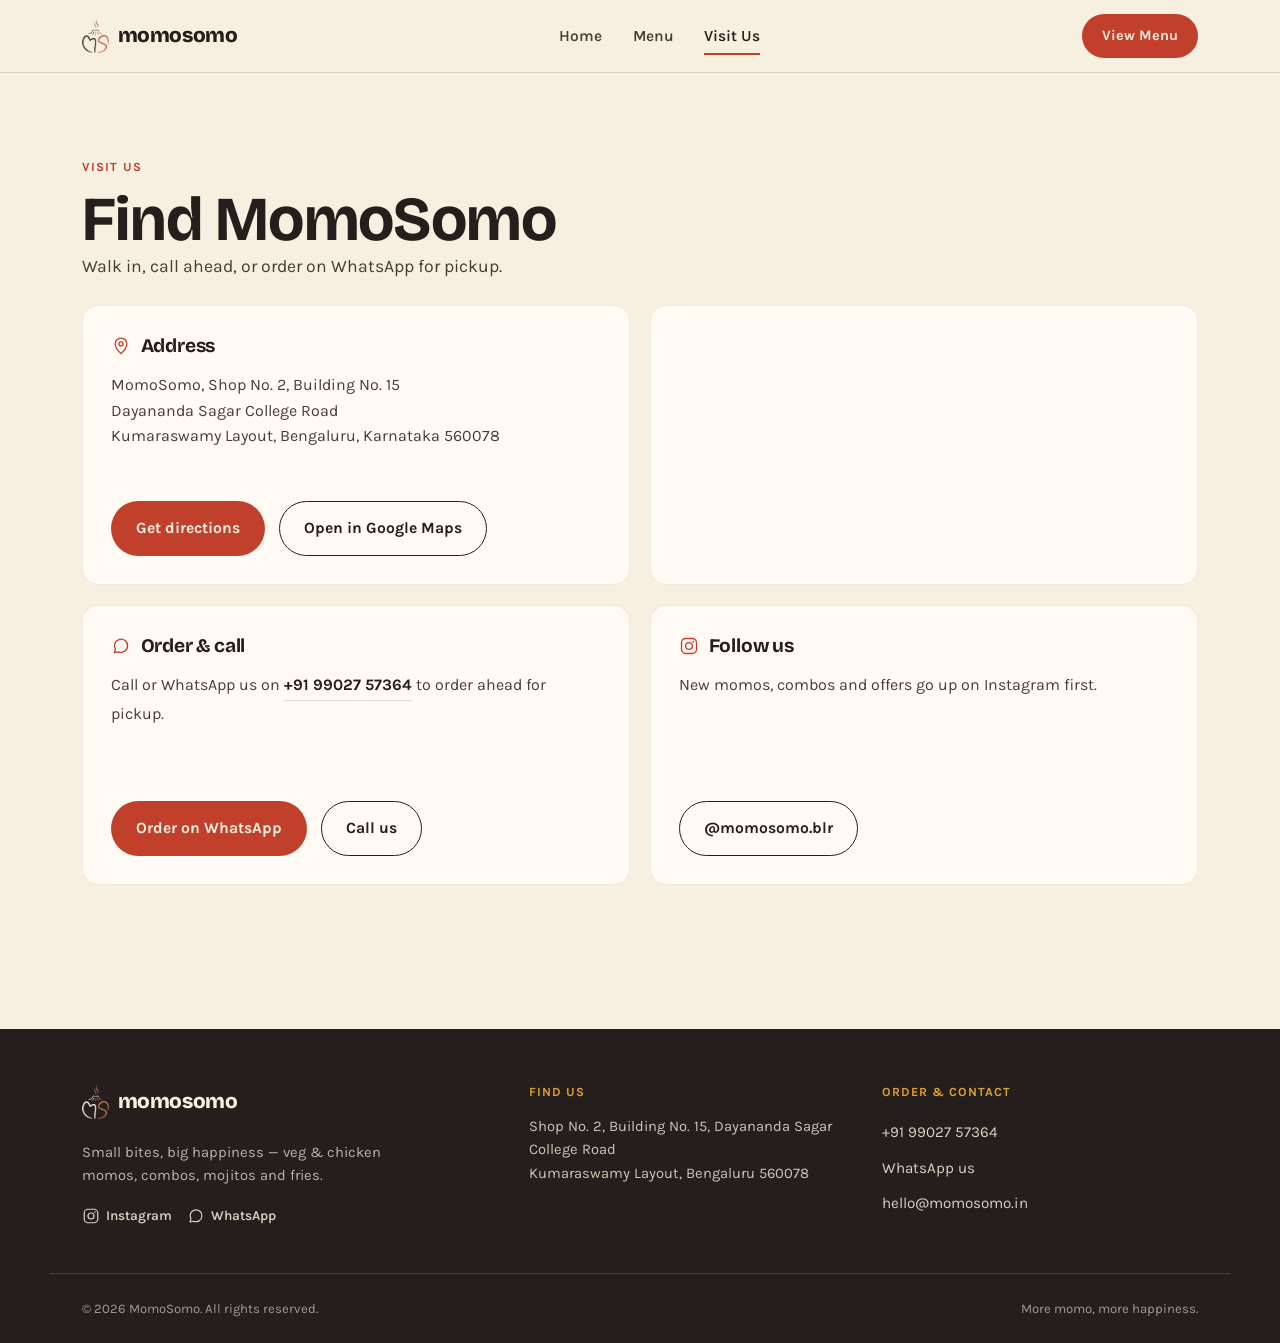
==== commit 4ed3dccf: "Update Instagram link to new handle" ====
--- a/contact.html
+++ b/contact.html
@@ -173,7 +173,7 @@
         <h3><svg width="20" height="20" viewBox="0 0 24 24" fill="none" aria-hidden="true"><rect x="3" y="3" width="18" height="18" rx="5" stroke="currentColor" stroke-width="1.6"/><circle cx="12" cy="12" r="4" stroke="currentColor" stroke-width="1.6"/><circle cx="17.2" cy="6.8" r="1.1" fill="currentColor"/></svg> Follow us</h3>
         <p>New momos, combos and offers go up on Instagram first.</p>
         <div class="contact-actions">
-          <a href="https://instagram.com/momosomo.in" class="btn btn--secondary" target="_blank" rel="noopener noreferrer" aria-label="MomoSomo on Instagram (opens in a new tab)">@momosomo.in</a>
+          <a href="https://instagram.com/momosomo.blr" class="btn btn--secondary" target="_blank" rel="noopener noreferrer" aria-label="MomoSomo on Instagram (opens in a new tab)">@momosomo.blr</a>
         </div>
       </div>
     </div>
@@ -190,7 +190,7 @@
       <p class="site-footer__tagline">Small bites, big happiness — veg &amp; chicken momos, combos, mojitos and fries.</p>
       <ul class="social-links">
         <li>
-          <a href="https://instagram.com/momosomo.in" target="_blank" rel="noopener noreferrer" aria-label="MomoSomo on Instagram (opens in a new tab)">
+          <a href="https://instagram.com/momosomo.blr" target="_blank" rel="noopener noreferrer" aria-label="MomoSomo on Instagram (opens in a new tab)">
             <svg width="18" height="18" viewBox="0 0 24 24" fill="none" aria-hidden="true"><rect x="3" y="3" width="18" height="18" rx="5" stroke="currentColor" stroke-width="1.6"/><circle cx="12" cy="12" r="4" stroke="currentColor" stroke-width="1.6"/><circle cx="17.2" cy="6.8" r="1.1" fill="currentColor"/></svg>
             <span>Instagram</span>
           </a>
--- a/assets/css/style.css
+++ b/assets/css/style.css
@@ -621,19 +621,34 @@
 
 .menu-list {
   display: grid;
-  grid-template-columns: repeat(auto-fill, minmax(min(100%, 280px), 1fr));
-  gap: 0.85rem;
+  grid-template-columns: repeat(auto-fill, minmax(min(100%, 300px), 1fr));
+  gap: 1rem;
 }
 .menu-item {
   display: grid;
   grid-template-columns: auto 1fr auto;
   align-items: start;
+  align-content: start;
   gap: 0.75rem;
   padding: 1rem 1.1rem;
   background: var(--cream);
   border: 1px solid var(--line-soft);
   border-radius: var(--radius-md);
   transition: transform 180ms var(--ease-out), box-shadow 180ms var(--ease-out), border-color 180ms var(--ease-out);
+}
+/* Small square thumbnail on the left; only momo cards have one */
+.menu-item:has(.menu-item__img) {
+  grid-template-columns: 120px auto 1fr auto;
+  align-items: center;
+  align-content: center;
+  padding: 0.75rem;
+}
+.menu-item__img {
+  width: 120px;
+  height: 120px;
+  aspect-ratio: 1;
+  object-fit: cover;
+  border-radius: var(--radius-md);
 }
 .menu-item:hover { transform: translateY(-2px); box-shadow: var(--shadow-card); border-color: var(--line); }
 .menu-item[hidden] { display: none; }
